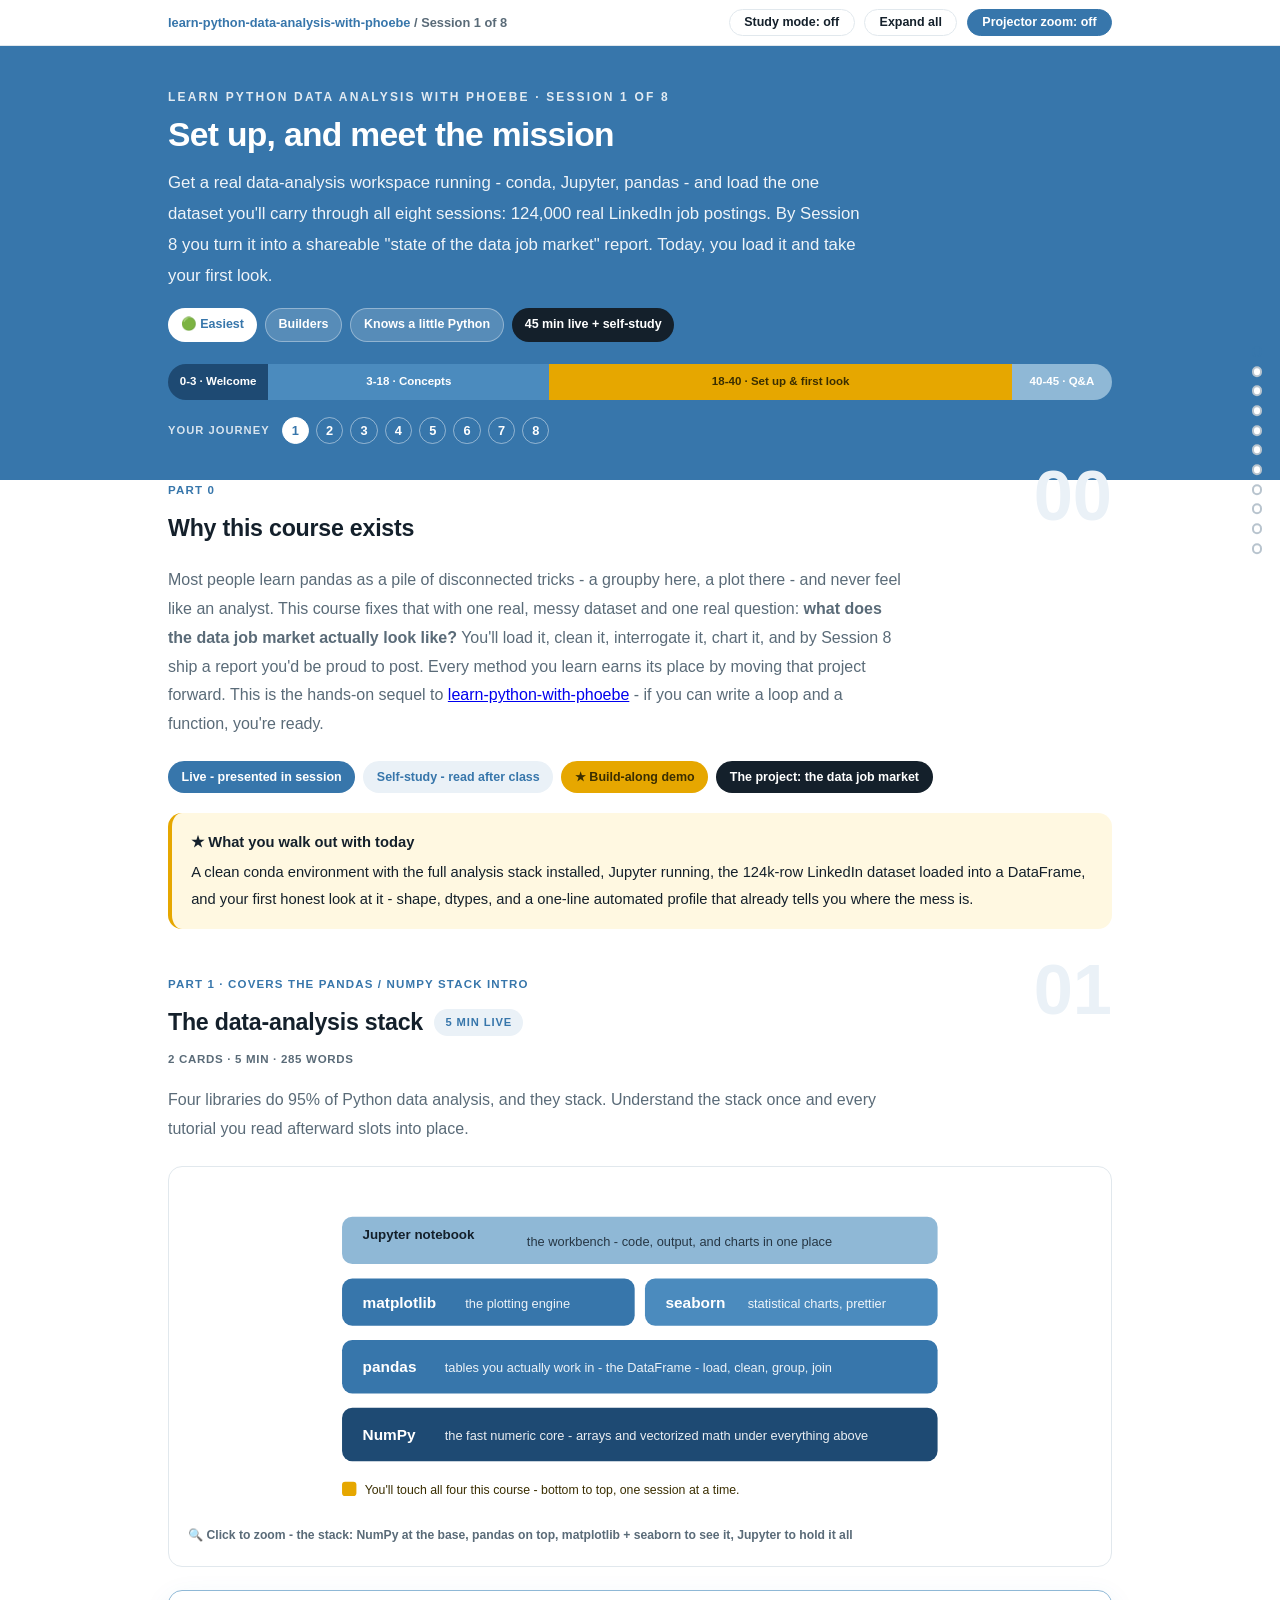
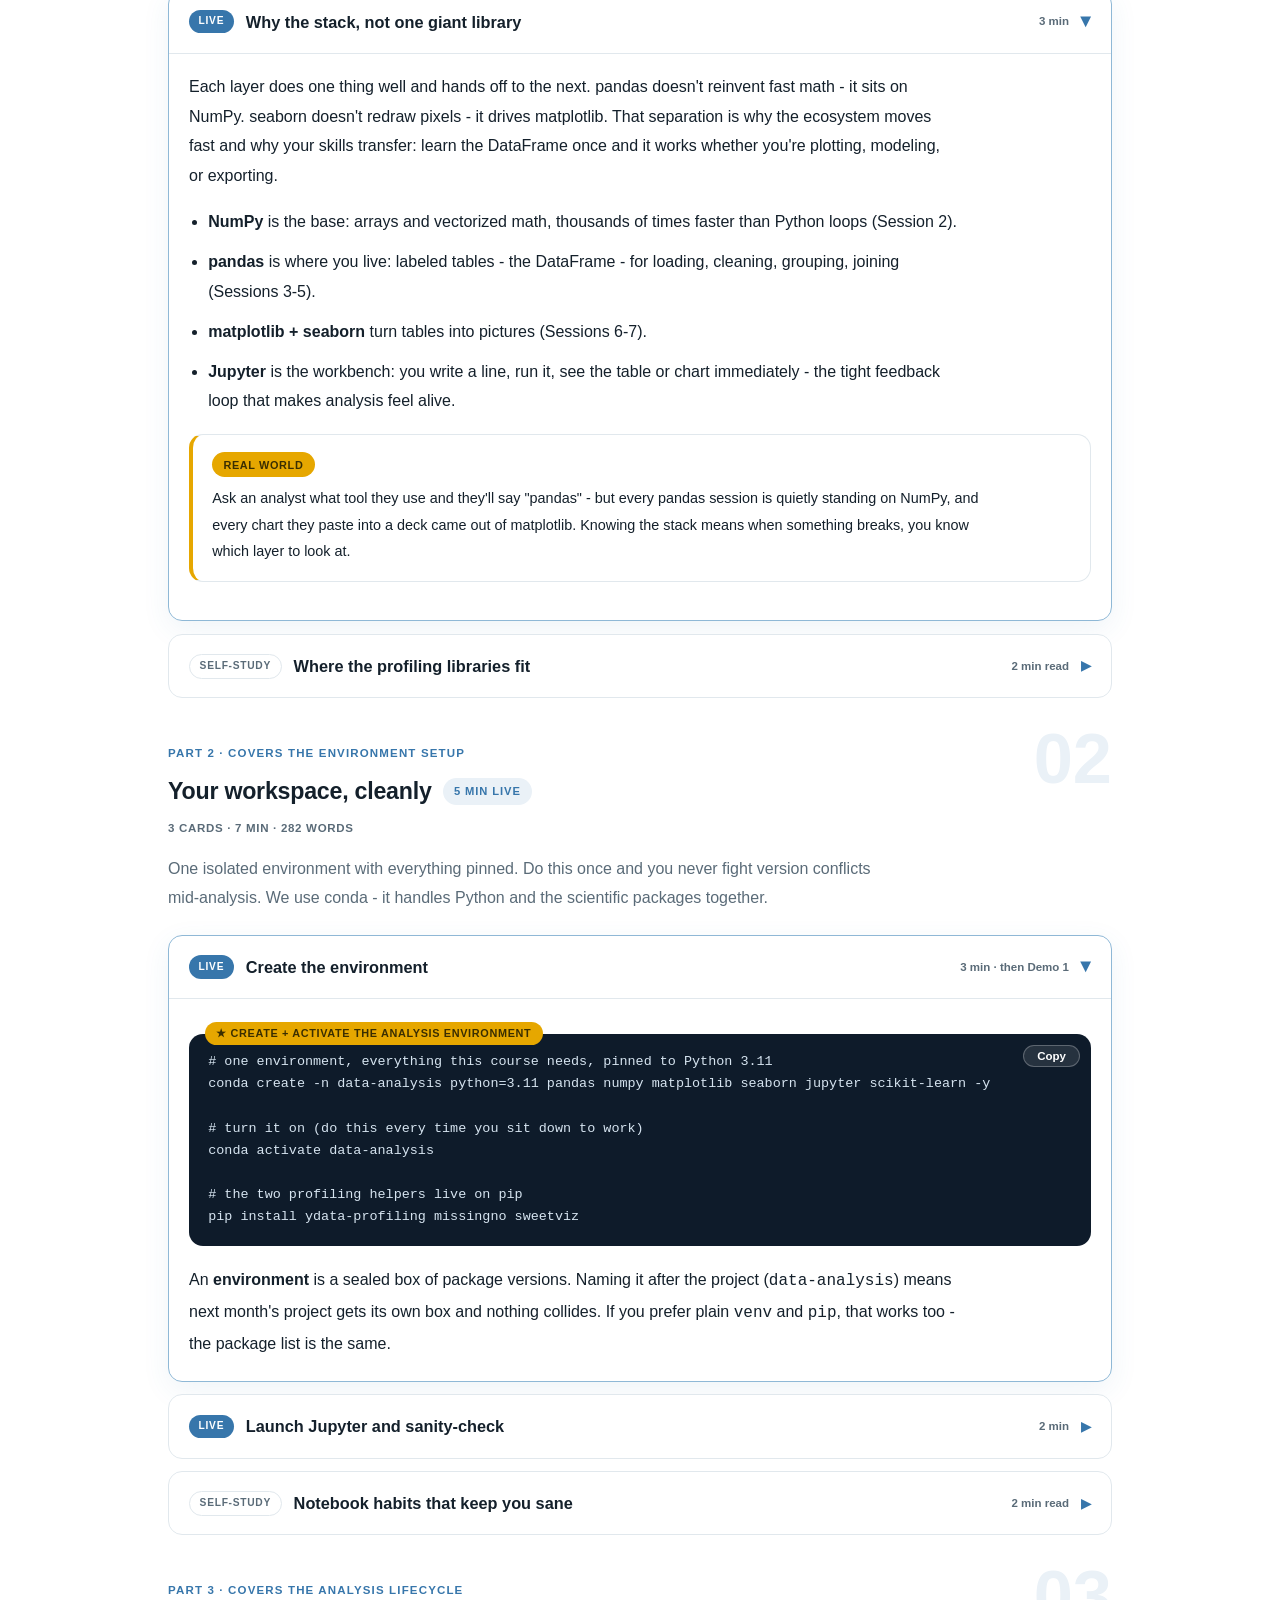
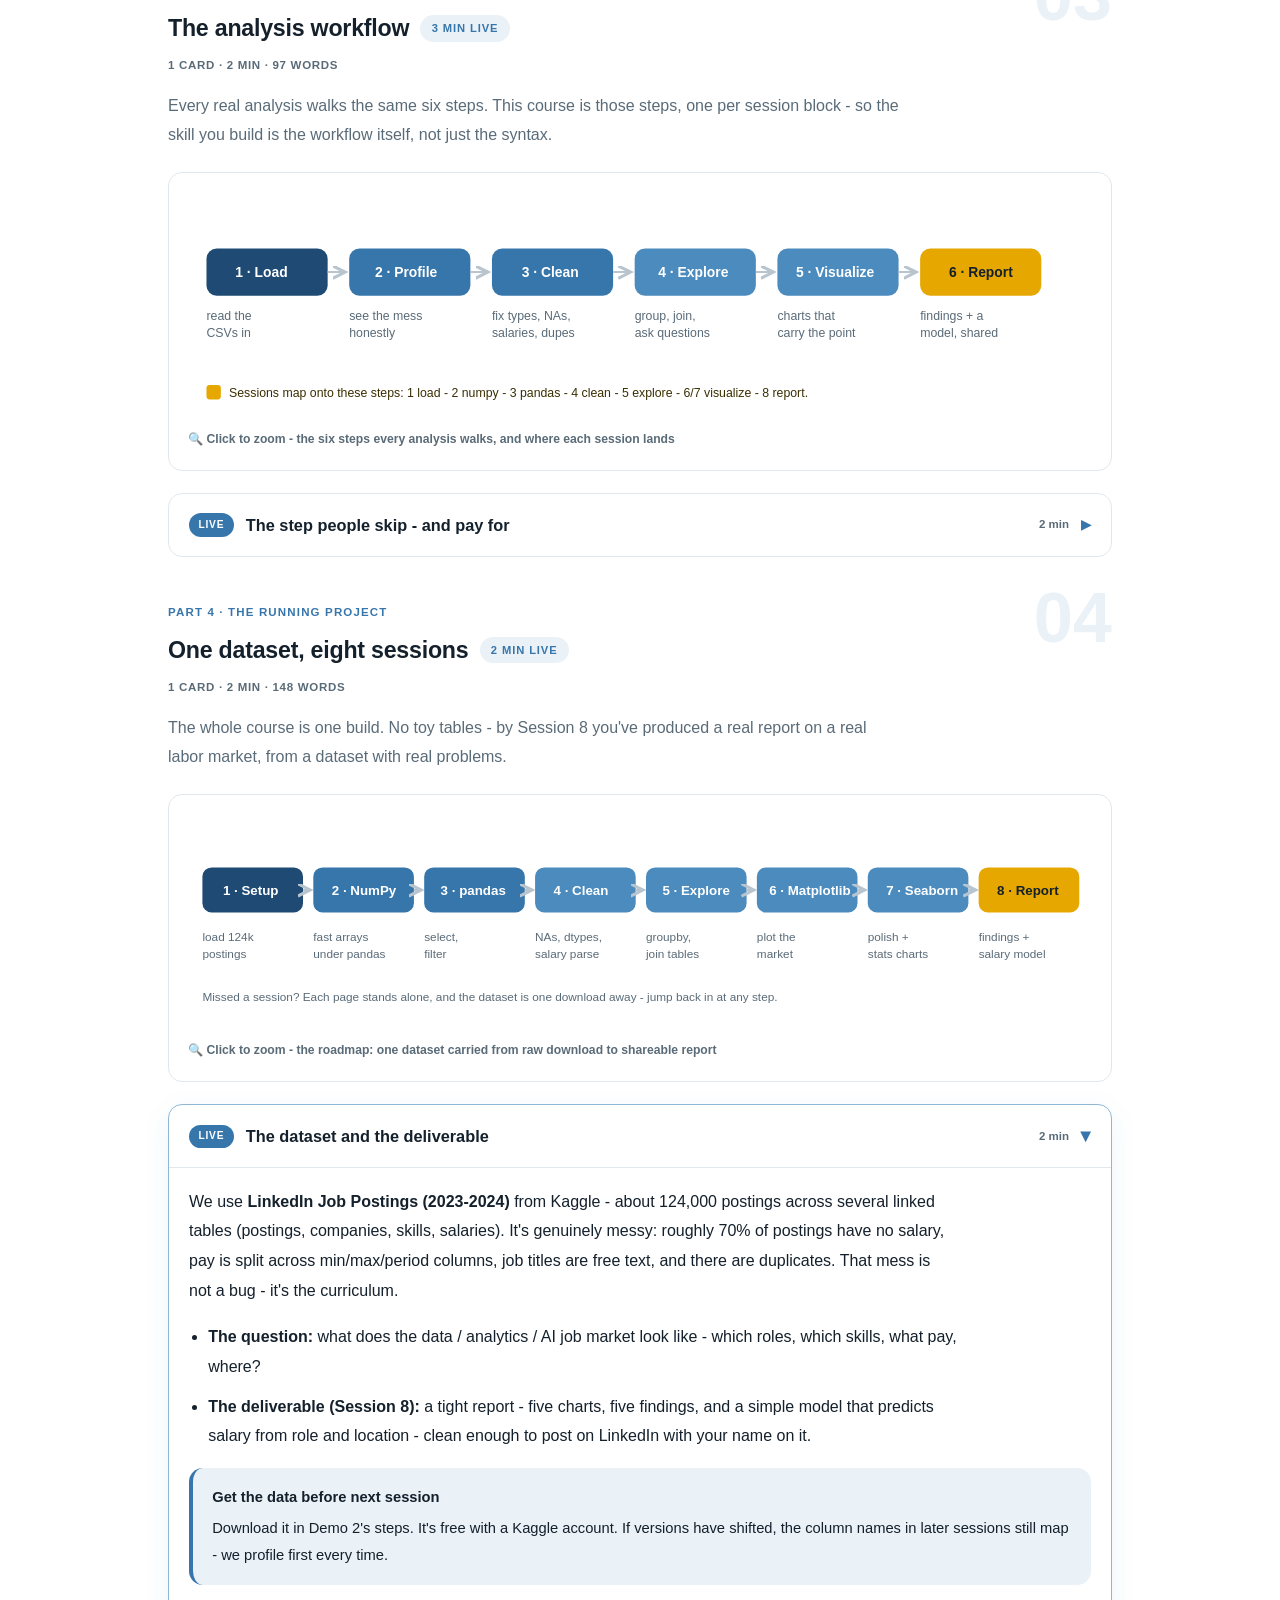
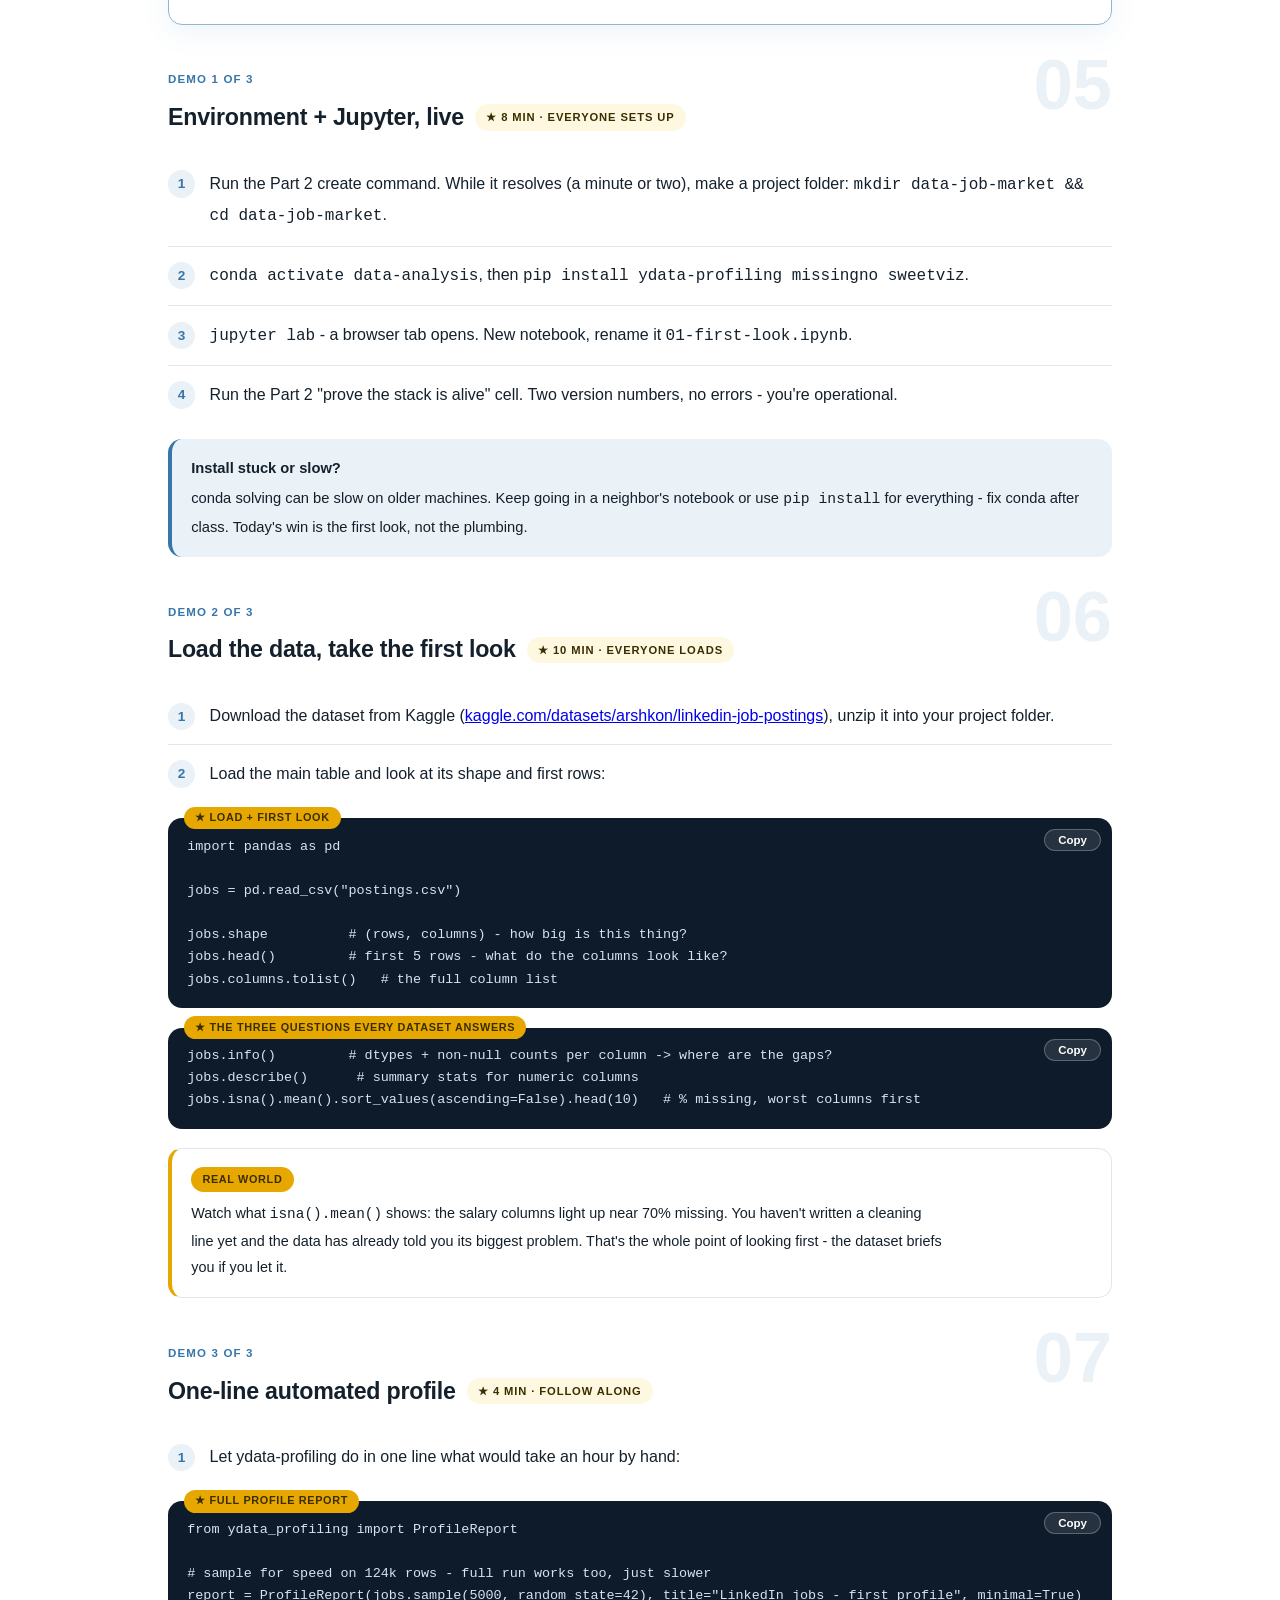
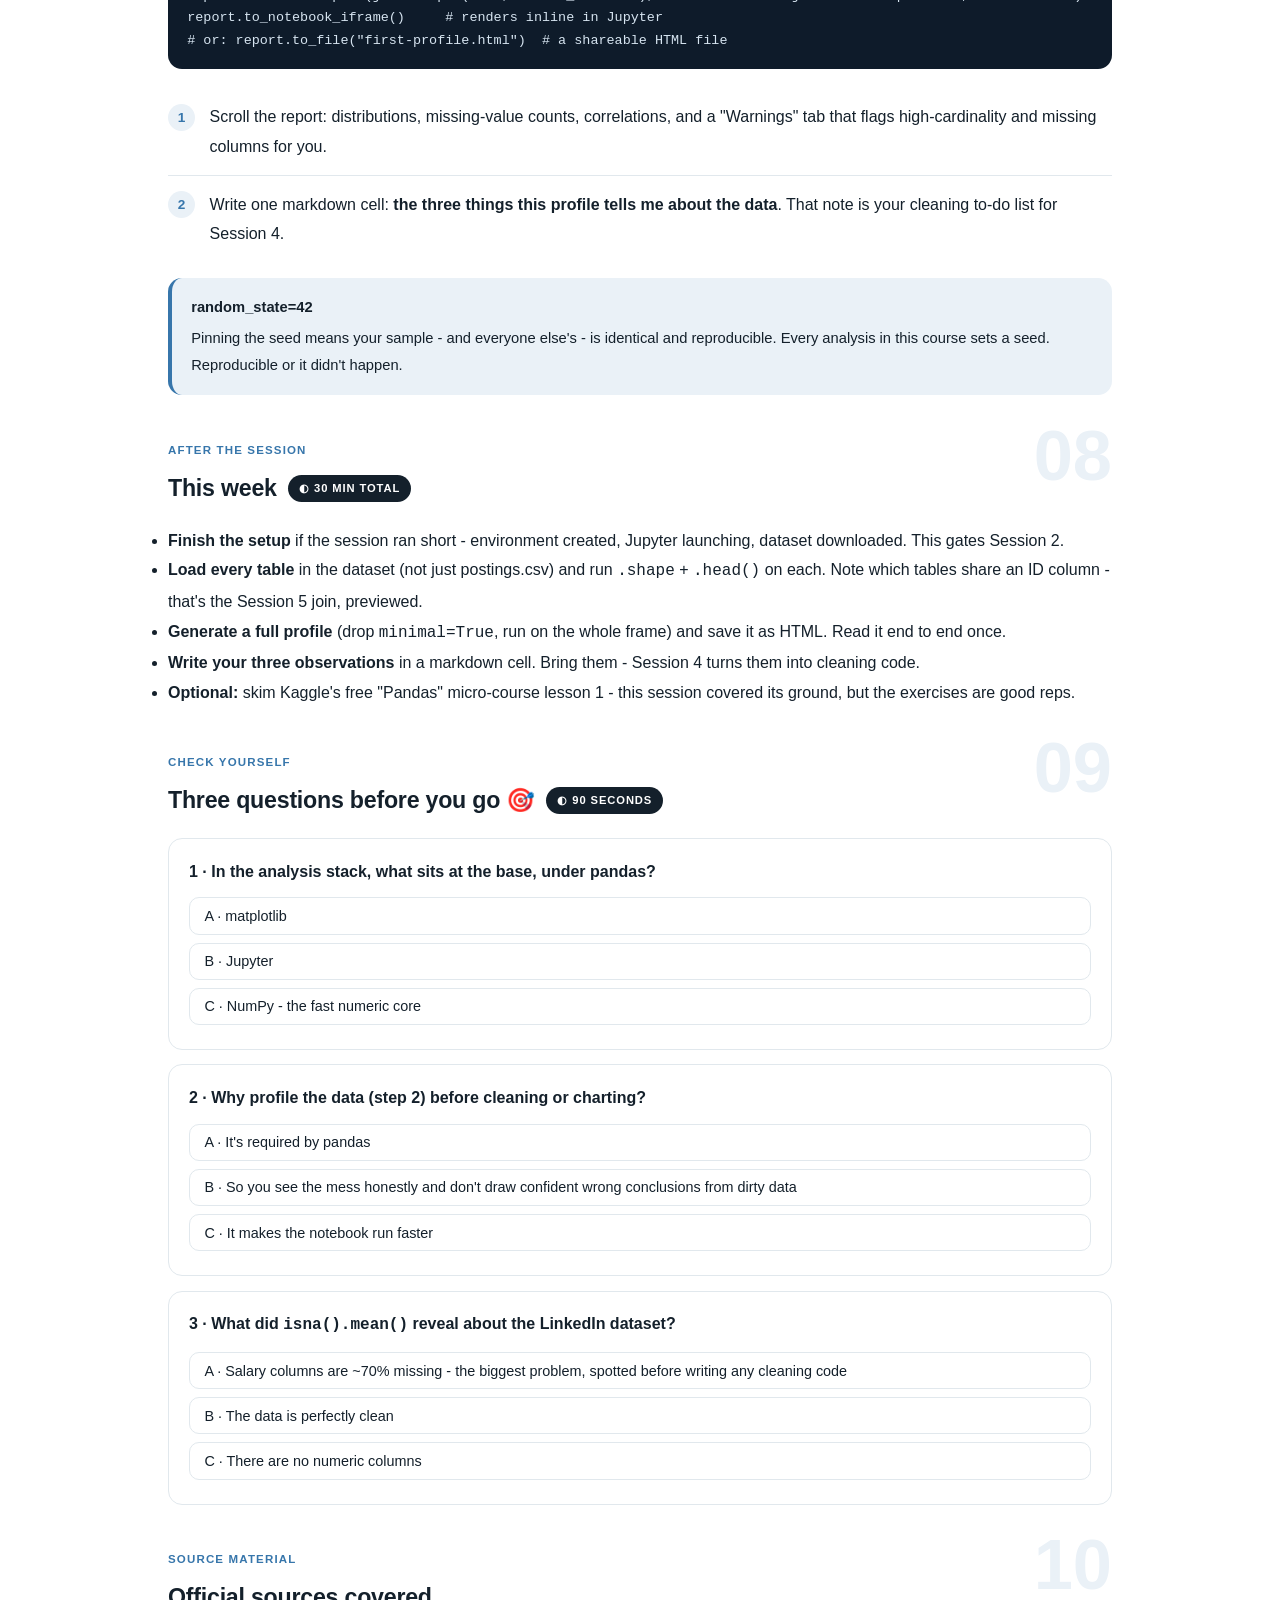
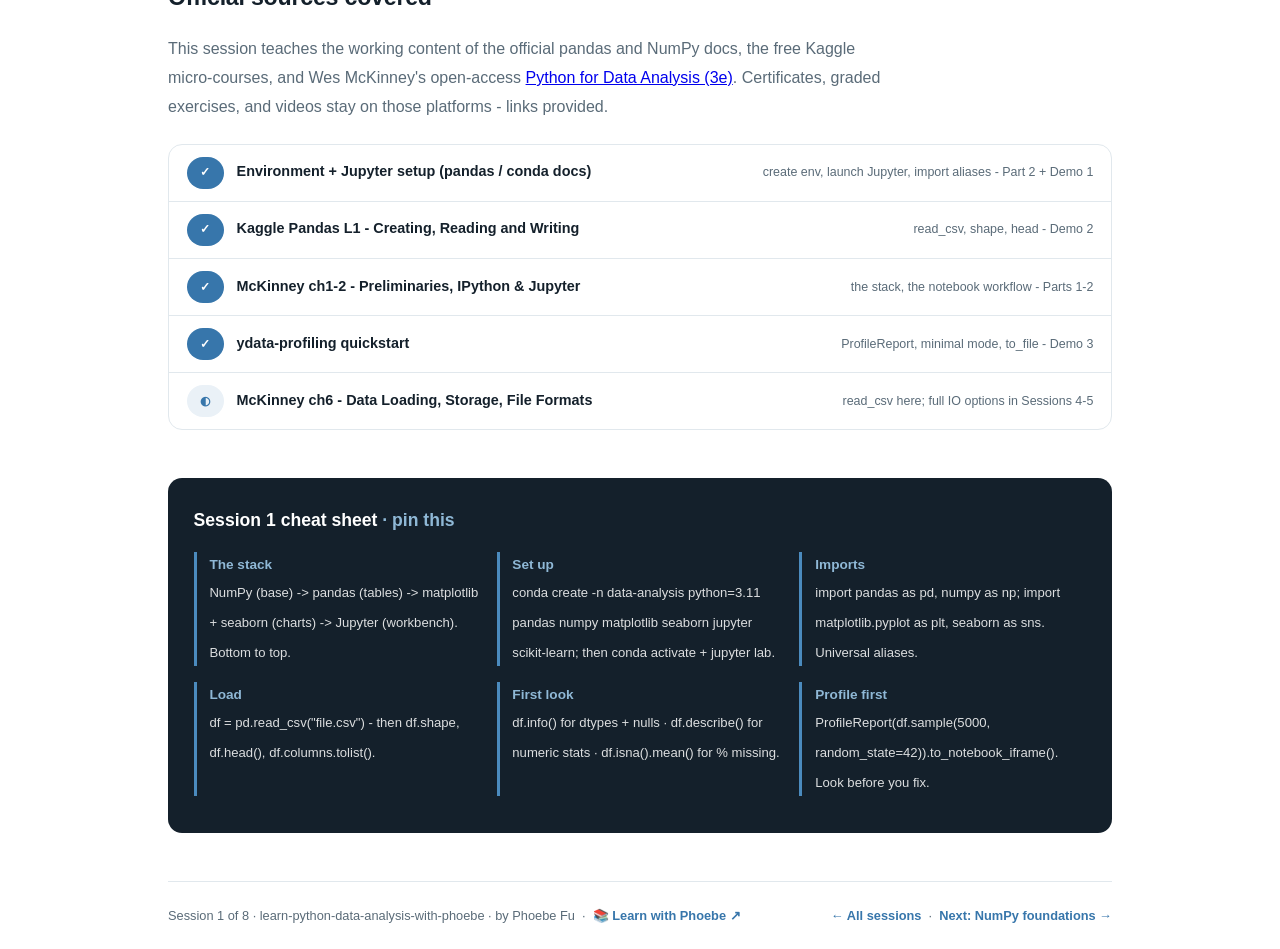
==== courses/01-setup-and-the-mission.html @ b01f7fb3 "Fix diagram clipping and make every page readable on a narrow screen Diagrams: measured geometry def" ====
<!DOCTYPE html>
<html lang="en">
<head>
<meta charset="UTF-8">
<meta name="viewport" content="width=device-width, initial-scale=1.0">
<title>Session 1 · Set up and meet the mission - learn python data analysis with phoebe</title>
<link rel="stylesheet" href="../assets/style.css?v=5">
</head>
<body>

<div class="toolbar">
  <div class="wrap">
    <span class="crumb"><a href="../index.html">learn-python-data-analysis-with-phoebe</a> / Session 1 of 8</span>
    <button class="btn" id="toggle-all" type="button">Expand all</button>
    <button class="btn primary" id="zoom-toggle" type="button">Projector zoom: off</button>
  </div>
</div>

<header class="masthead">
  <div class="wrap">
    <div class="eyebrow">Learn Python Data Analysis with Phoebe · Session 1 of 8</div>
    <h1>Set up, and meet <span class="accent">the mission</span></h1>
    <p class="sub">Get a real data-analysis workspace running - conda, Jupyter, pandas - and load the one dataset you'll carry through all eight sessions: 124,000 real LinkedIn job postings. By Session 8 you turn it into a shareable "state of the data job market" report. Today, you load it and take your first look.</p>
    <div class="chip-row">
      <span class="chip level">🟢 Easiest</span>
      <span class="chip audience">Builders</span>
      <span class="chip audience">Knows a little Python</span>
      <span class="chip time">45 min live + self-study</span>
    </div>
    <div class="agenda">
      <span class="a1" style="flex:1">0-3 · Welcome</span>
      <span class="a2" style="flex:3">3-18 · Concepts</span>
      <span class="a3" style="flex:5">18-40 · Set up &amp; first look</span>
      <span class="a4" style="flex:1">40-45 · Q&amp;A</span>
    </div>
  </div>
</header>

<main class="wrap">

  <!-- ============ INTRO ============ -->
  <section class="section" id="intro">
    <div class="section-kicker">
      <span class="klabel">Part 0</span>
      <h2>Why this course exists</h2>
    </div>
    <p class="lede">Most people learn pandas as a pile of disconnected tricks - a groupby here, a plot there - and never feel like an analyst. This course fixes that with one real, messy dataset and one real question: <strong>what does the data job market actually look like?</strong> You'll load it, clean it, interrogate it, chart it, and by Session 8 ship a report you'd be proud to post. Every method you learn earns its place by moving that project forward. This is the hands-on sequel to <a href="https://phoebefu6.github.io/learn-python-with-phoebe/">learn-python-with-phoebe</a> - if you can write a loop and a function, you're ready.</p>
    <div class="legend">
      <span class="pill solid">Live - presented in session</span>
      <span class="pill light">Self-study - read after class</span>
      <span class="pill amber">★ Build-along demo</span>
      <span class="pill inkpill">The project: the data job market</span>
    </div>
    <div class="callout win">
      <strong>★ What you walk out with today</strong>
      A clean conda environment with the full analysis stack installed, Jupyter running, the 124k-row LinkedIn dataset loaded into a DataFrame, and your first honest look at it - shape, dtypes, and a one-line automated profile that already tells you where the mess is.
    </div>
  </section>

  <!-- ============ PART 1: THE STACK ============ -->
  <section class="section" id="the-stack">
    <div class="section-kicker">
      <span class="klabel">Part 1 · covers the pandas / NumPy stack intro</span>
      <h2>The data-analysis stack <span class="tag concept">5 min live</span></h2>
    </div>
    <p class="lede">Four libraries do 95% of Python data analysis, and they stack. Understand the stack once and every tutorial you read afterward slots into place.</p>

    <figure class="zoomable">
      <svg viewBox="0 0 880 320" xmlns="http://www.w3.org/2000/svg" role="img" aria-label="The analysis stack: NumPy at the base, pandas on top, matplotlib and seaborn for plotting, Jupyter as the workbench">
        <style>
          .stkT { font: 700 15px Inter, sans-serif; fill: #FFFFFF; }
          .stkS { font: 400 12.5px Inter, sans-serif; fill: #FFFFFF; opacity: .9; }
          .stkI { font: 600 13px Inter, sans-serif; fill: #14202B; }
          .stkX { font: 400 12.5px Inter, sans-serif; fill: #5A6B78; }
          .stkN { font: 400 12px Inter, sans-serif; fill: #3A2E00; }
        </style>
        <rect x="150" y="30" width="580" height="46" rx="10" fill="#8FB8D6"/>
        <text class="stkI" x="170" y="52">Jupyter notebook</text>
        <text class="stkX" x="330" y="58" style="fill:#14202B;opacity:.85">the workbench - code, output, and charts in one place</text>
        <rect x="150" y="90" width="285" height="46" rx="10" fill="#3776AB"/>
        <text class="stkT" x="170" y="119">matplotlib</text>
        <text class="stkS" x="270" y="119">the plotting engine</text>
        <rect x="445" y="90" width="285" height="46" rx="10" fill="#4B8BBE"/>
        <text class="stkT" x="465" y="119">seaborn</text>
        <text class="stkS" x="545" y="119">statistical charts, prettier</text>
        <rect x="150" y="150" width="580" height="52" rx="10" fill="#3776AB"/>
        <text class="stkT" x="170" y="181">pandas</text>
        <text class="stkS" x="250" y="181">tables you actually work in - the DataFrame - load, clean, group, join</text>
        <rect x="150" y="216" width="580" height="52" rx="10" fill="#1E4A73"/>
        <text class="stkT" x="170" y="247">NumPy</text>
        <text class="stkS" x="250" y="247">the fast numeric core - arrays and vectorized math under everything above</text>
        <rect x="150" y="288" width="14" height="14" rx="3" fill="#E6A700"/>
        <text class="stkN" x="172" y="300">You'll touch all four this course - bottom to top, one session at a time.</text>
      </svg>
      <figcaption>🔍 Click to zoom - the stack: NumPy at the base, pandas on top, matplotlib + seaborn to see it, Jupyter to hold it all</figcaption>
    </figure>

    <details class="card" open>
      <summary><span class="mode live">Live</span>Why the stack, not one giant library<span class="mini">3 min</span><span class="caret">▶</span></summary>
      <div class="body">
        <p>Each layer does one thing well and hands off to the next. pandas doesn't reinvent fast math - it sits on NumPy. seaborn doesn't redraw pixels - it drives matplotlib. That separation is why the ecosystem moves fast and why your skills transfer: learn the DataFrame once and it works whether you're plotting, modeling, or exporting.</p>
        <ul>
          <li><strong>NumPy</strong> is the base: arrays and vectorized math, thousands of times faster than Python loops (Session 2).</li>
          <li><strong>pandas</strong> is where you live: labeled tables - the DataFrame - for loading, cleaning, grouping, joining (Sessions 3-5).</li>
          <li><strong>matplotlib + seaborn</strong> turn tables into pictures (Sessions 6-7).</li>
          <li><strong>Jupyter</strong> is the workbench: you write a line, run it, see the table or chart immediately - the tight feedback loop that makes analysis feel alive.</li>
        </ul>
        <div class="callout example">
          <span class="ex-pill">Real world</span>
          <p>Ask an analyst what tool they use and they'll say "pandas" - but every pandas session is quietly standing on NumPy, and every chart they paste into a deck came out of matplotlib. Knowing the stack means when something breaks, you know which layer to look at.</p>
        </div>
      </div>
    </details>

    <details class="card">
      <summary><span class="mode self">Self-study</span>Where the profiling libraries fit<span class="mini">2 min read</span><span class="caret">▶</span></summary>
      <div class="body">
        <p>Three small libraries save hours by <em>showing you the mess before you touch it</em> - we install them today and lean on them in Session 4:</p>
        <table class="clean">
          <thead><tr><th>Library</th><th>What it gives you</th><th>Used in</th></tr></thead>
          <tbody>
            <tr><td>ydata-profiling</td><td>One line -> a full HTML report: every column's distribution, missing %, correlations, warnings</td><td>Session 1 first look</td></tr>
            <tr><td>missingno</td><td>Visual maps of missingness - matrix, bar, heatmap - so gaps become patterns you can see</td><td>Session 4 cleaning</td></tr>
            <tr><td>sweetviz</td><td>A prettier profile + easy two-dataset comparison</td><td>Self-study alternative</td></tr>
          </tbody>
        </table>
        <div class="callout tip">
          <strong>Profile before you fix</strong>
          The discipline this whole course teaches: look at the data honestly first, decide second. Guessing at cleaning steps before you've seen the shape of the mess is how analyses go wrong quietly.
        </div>
      </div>
    </details>
  </section>

  <!-- ============ PART 2: WORKSPACE ============ -->
  <section class="section" id="workspace">
    <div class="section-kicker">
      <span class="klabel">Part 2 · covers the environment setup</span>
      <h2>Your workspace, cleanly <span class="tag concept">5 min live</span></h2>
    </div>
    <p class="lede">One isolated environment with everything pinned. Do this once and you never fight version conflicts mid-analysis. We use conda - it handles Python and the scientific packages together.</p>

    <details class="card" open>
      <summary><span class="mode live">Live</span>Create the environment<span class="mini">3 min · then Demo 1</span><span class="caret">▶</span></summary>
      <div class="body">
        <div class="prompt-box good"><span class="label">★ Create + activate the analysis environment</span># one environment, everything this course needs, pinned to Python 3.11
conda create -n data-analysis python=3.11 pandas numpy matplotlib seaborn jupyter scikit-learn -y

# turn it on (do this every time you sit down to work)
conda activate data-analysis

# the two profiling helpers live on pip
pip install ydata-profiling missingno sweetviz</div>
        <p>An <strong>environment</strong> is a sealed box of package versions. Naming it after the project (<code>data-analysis</code>) means next month's project gets its own box and nothing collides. If you prefer plain <code>venv</code> and <code>pip</code>, that works too - the package list is the same.</p>
      </div>
    </details>

    <details class="card">
      <summary><span class="mode live">Live</span>Launch Jupyter and sanity-check<span class="mini">2 min</span><span class="caret">▶</span></summary>
      <div class="body">
        <div class="prompt-box good"><span class="label">★ Start the workbench</span># from your project folder, with the env active:
jupyter lab
# a browser tab opens - make a new notebook, then run this in the first cell:</div>
        <div class="prompt-box good"><span class="label">★ First cell - prove the stack is alive</span>import pandas as pd
import numpy as np
import matplotlib.pyplot as plt
import seaborn as sns

print("pandas", pd.__version__)
print("numpy", np.__version__)
# no errors = you're ready</div>
        <div class="callout tip">
          <strong>pd, np, plt, sns</strong>
          These four import aliases are universal - every tutorial, every Stack Overflow answer uses them. Type them enough this week that they become muscle memory.
        </div>
      </div>
    </details>

    <details class="card">
      <summary><span class="mode self">Self-study</span>Notebook habits that keep you sane<span class="mini">2 min read</span><span class="caret">▶</span></summary>
      <div class="body">
        <ul>
          <li><strong>Run top to bottom before you trust it.</strong> Out-of-order cells lie. Restart kernel + Run All is your reality check.</li>
          <li><strong>One idea per cell.</strong> Small cells make it obvious which line broke and let you re-run cheaply.</li>
          <li><strong>Keep the raw file untouched.</strong> Never overwrite the CSV you downloaded - load it, transform a copy, save outputs under new names. Your ground truth stays clean.</li>
          <li><strong>Markdown cells are free.</strong> A one-line note above a block ("parsing salary into a number") turns a notebook into something future-you can read.</li>
        </ul>
      </div>
    </details>
  </section>

  <!-- ============ PART 3: THE WORKFLOW ============ -->
  <section class="section" id="workflow">
    <div class="section-kicker">
      <span class="klabel">Part 3 · covers the analysis lifecycle</span>
      <h2>The analysis workflow <span class="tag concept">3 min live</span></h2>
    </div>
    <p class="lede">Every real analysis walks the same six steps. This course is those steps, one per session block - so the skill you build is the workflow itself, not just the syntax.</p>

    <figure class="zoomable">
      <svg viewBox="0 0 880 220" xmlns="http://www.w3.org/2000/svg" role="img" aria-label="The six-step analysis workflow: load, profile, clean, explore, visualize, report">
        <style>
          .wfT { font: 700 13.5px Inter, sans-serif; fill: #FFFFFF; }
          .wfX { font: 400 12px Inter, sans-serif; fill: #5A6B78; }
          .wfN { font: 400 12px Inter, sans-serif; fill: #3A2E00; }
          .wfA { stroke: #B8C4CE; stroke-width: 2; fill: none; marker-end: url(#wfAh); }
        </style>
        <defs>
          <marker id="wfAh" markerWidth="8" markerHeight="8" refX="6" refY="3" orient="auto">
            <path d="M0,0 L6,3 L0,6" fill="none" stroke="#B8C4CE" stroke-width="1.5"/>
          </marker>
        </defs>
        <rect x="18" y="55" width="118" height="46" rx="10" fill="#1E4A73"/>
        <text class="wfT" x="46" y="83">1 · Load</text>
        <rect x="157" y="55" width="118" height="46" rx="10" fill="#3776AB"/>
        <text class="wfT" x="182" y="83">2 · Profile</text>
        <rect x="296" y="55" width="118" height="46" rx="10" fill="#3776AB"/>
        <text class="wfT" x="325" y="83">3 · Clean</text>
        <rect x="435" y="55" width="118" height="46" rx="10" fill="#4B8BBE"/>
        <text class="wfT" x="458" y="83">4 · Explore</text>
        <rect x="574" y="55" width="118" height="46" rx="10" fill="#4B8BBE"/>
        <text class="wfT" x="592" y="83">5 · Visualize</text>
        <rect x="713" y="55" width="118" height="46" rx="10" fill="#E6A700"/>
        <text class="wfT" x="741" y="83" style="fill:#14202B">6 · Report</text>
        <line class="wfA" x1="136" y1="78" x2="153" y2="78"/>
        <line class="wfA" x1="275" y1="78" x2="292" y2="78"/>
        <line class="wfA" x1="414" y1="78" x2="431" y2="78"/>
        <line class="wfA" x1="553" y1="78" x2="570" y2="78"/>
        <line class="wfA" x1="692" y1="78" x2="709" y2="78"/>
        <text class="wfX" x="18" y="125">read the</text>
        <text class="wfX" x="18" y="141">CSVs in</text>
        <text class="wfX" x="157" y="125">see the mess</text>
        <text class="wfX" x="157" y="141">honestly</text>
        <text class="wfX" x="296" y="125">fix types, NAs,</text>
        <text class="wfX" x="296" y="141">salaries, dupes</text>
        <text class="wfX" x="435" y="125">group, join,</text>
        <text class="wfX" x="435" y="141">ask questions</text>
        <text class="wfX" x="574" y="125">charts that</text>
        <text class="wfX" x="574" y="141">carry the point</text>
        <text class="wfX" x="713" y="125">findings + a</text>
        <text class="wfX" x="713" y="141">model, shared</text>
        <rect x="18" y="188" width="14" height="14" rx="3" fill="#E6A700"/>
        <text class="wfN" x="40" y="200">Sessions map onto these steps: 1 load - 2 numpy - 3 pandas - 4 clean - 5 explore - 6/7 visualize - 8 report.</text>
      </svg>
      <figcaption>🔍 Click to zoom - the six steps every analysis walks, and where each session lands</figcaption>
    </figure>

    <details class="card">
      <summary><span class="mode live">Live</span>The step people skip - and pay for<span class="mini">2 min</span><span class="caret">▶</span></summary>
      <div class="body">
        <p>Step 2, <strong>profile</strong>, is the one beginners skip and experts never do. Jumping from load straight to charts means you plot dirty data and draw confident wrong conclusions. Ten minutes profiling saves ten hours of "wait, why is the average salary $2 million?" (answer: three rows had salary in cents, and you never looked).</p>
        <div class="callout example">
          <span class="ex-pill">Real world</span>
          <p>A classic job-market analysis went viral for claiming a median data-science salary far above reality. The cause: the dataset mixed hourly, monthly, and yearly pay in one column and nobody profiled it. Correct step 2, correct headline. Skip it, mislead thousands.</p>
        </div>
      </div>
    </details>
  </section>

  <!-- ============ PART 4: THE PROJECT ============ -->
  <section class="section" id="the-project">
    <div class="section-kicker">
      <span class="klabel">Part 4 · the running project</span>
      <h2>One dataset, eight sessions <span class="tag concept">2 min live</span></h2>
    </div>
    <p class="lede">The whole course is one build. No toy tables - by Session 8 you've produced a real report on a real labor market, from a dataset with real problems.</p>

    <figure class="zoomable">
      <svg viewBox="0 0 880 210" xmlns="http://www.w3.org/2000/svg" role="img" aria-label="The eight-session roadmap from setup to shareable report">
        <style>
          .rmT { font: 700 13px Inter, sans-serif; fill: #FFFFFF; }
          .rmX { font: 400 11.5px Inter, sans-serif; fill: #5A6B78; }
          .rmA { stroke: #B8C4CE; stroke-width: 2; fill: none; marker-end: url(#rmAh); }
        </style>
        <defs>
          <marker id="rmAh" markerWidth="8" markerHeight="8" refX="6" refY="3" orient="auto">
            <path d="M0,0 L6,3 L0,6" fill="none" stroke="#B8C4CE" stroke-width="1.5"/>
          </marker>
        </defs>
        <rect x="14" y="52" width="98" height="44" rx="9" fill="#1E4A73"/>
        <text class="rmT" x="34" y="79">1 · Setup</text>
        <rect x="122" y="52" width="98" height="44" rx="9" fill="#3776AB"/>
        <text class="rmT" x="140" y="79">2 · NumPy</text>
        <rect x="230" y="52" width="98" height="44" rx="9" fill="#3776AB"/>
        <text class="rmT" x="246" y="79">3 · pandas</text>
        <rect x="338" y="52" width="98" height="44" rx="9" fill="#4B8BBE"/>
        <text class="rmT" x="356" y="79">4 · Clean</text>
        <rect x="446" y="52" width="98" height="44" rx="9" fill="#4B8BBE"/>
        <text class="rmT" x="462" y="79">5 · Explore</text>
        <rect x="554" y="52" width="98" height="44" rx="9" fill="#4B8BBE"/>
        <text class="rmT" x="566" y="79">6 · Matplotlib</text>
        <rect x="662" y="52" width="98" height="44" rx="9" fill="#4B8BBE"/>
        <text class="rmT" x="680" y="79">7 · Seaborn</text>
        <rect x="770" y="52" width="98" height="44" rx="9" fill="#E6A700"/>
        <text class="rmT" x="788" y="79" style="fill:#14202B">8 · Report</text>
        <line class="rmA" x1="112" y1="74" x2="119" y2="74"/>
        <line class="rmA" x1="220" y1="74" x2="227" y2="74"/>
        <line class="rmA" x1="328" y1="74" x2="335" y2="74"/>
        <line class="rmA" x1="436" y1="74" x2="443" y2="74"/>
        <line class="rmA" x1="544" y1="74" x2="551" y2="74"/>
        <line class="rmA" x1="652" y1="74" x2="659" y2="74"/>
        <line class="rmA" x1="760" y1="74" x2="767" y2="74"/>
        <text class="rmX" x="14" y="124">load 124k</text>
        <text class="rmX" x="14" y="140">postings</text>
        <text class="rmX" x="122" y="124">fast arrays</text>
        <text class="rmX" x="122" y="140">under pandas</text>
        <text class="rmX" x="230" y="124">select,</text>
        <text class="rmX" x="230" y="140">filter</text>
        <text class="rmX" x="338" y="124">NAs, dtypes,</text>
        <text class="rmX" x="338" y="140">salary parse</text>
        <text class="rmX" x="446" y="124">groupby,</text>
        <text class="rmX" x="446" y="140">join tables</text>
        <text class="rmX" x="554" y="124">plot the</text>
        <text class="rmX" x="554" y="140">market</text>
        <text class="rmX" x="662" y="124">polish +</text>
        <text class="rmX" x="662" y="140">stats charts</text>
        <text class="rmX" x="770" y="124">findings +</text>
        <text class="rmX" x="770" y="140">salary model</text>
        <text class="rmX" x="14" y="182">Missed a session? Each page stands alone, and the dataset is one download away - jump back in at any step.</text>
      </svg>
      <figcaption>🔍 Click to zoom - the roadmap: one dataset carried from raw download to shareable report</figcaption>
    </figure>

    <details class="card" open>
      <summary><span class="mode live">Live</span>The dataset and the deliverable<span class="mini">2 min</span><span class="caret">▶</span></summary>
      <div class="body">
        <p>We use <strong>LinkedIn Job Postings (2023-2024)</strong> from Kaggle - about 124,000 postings across several linked tables (postings, companies, skills, salaries). It's genuinely messy: roughly 70% of postings have no salary, pay is split across min/max/period columns, job titles are free text, and there are duplicates. That mess is not a bug - it's the curriculum.</p>
        <ul>
          <li><strong>The question:</strong> what does the data / analytics / AI job market look like - which roles, which skills, what pay, where?</li>
          <li><strong>The deliverable (Session 8):</strong> a tight report - five charts, five findings, and a simple model that predicts salary from role and location - clean enough to post on LinkedIn with your name on it.</li>
        </ul>
        <div class="callout tip">
          <strong>Get the data before next session</strong>
          Download it in Demo 2's steps. It's free with a Kaggle account. If versions have shifted, the column names in later sessions still map - we profile first every time.
        </div>
      </div>
    </details>
  </section>

  <!-- ============ DEMO 1 ============ -->
  <section class="section" id="demo-1">
    <div class="section-kicker">
      <span class="klabel">Demo 1 of 3</span>
      <h2>Environment + Jupyter, live <span class="tag demo">★ 8 min · everyone sets up</span></h2>
    </div>
    <div class="steps">
      <div class="step"><p>Run the Part 2 create command. While it resolves (a minute or two), make a project folder: <code>mkdir data-job-market &amp;&amp; cd data-job-market</code>.</p></div>
      <div class="step"><p><code>conda activate data-analysis</code>, then <code>pip install ydata-profiling missingno sweetviz</code>.</p></div>
      <div class="step"><p><code>jupyter lab</code> - a browser tab opens. New notebook, rename it <code>01-first-look.ipynb</code>.</p></div>
      <div class="step"><p>Run the Part 2 "prove the stack is alive" cell. Two version numbers, no errors - you're operational.</p></div>
    </div>
    <div class="callout tip">
      <strong>Install stuck or slow?</strong>
      conda solving can be slow on older machines. Keep going in a neighbor's notebook or use <code>pip install</code> for everything - fix conda after class. Today's win is the first look, not the plumbing.
    </div>
  </section>

  <!-- ============ DEMO 2 ============ -->
  <section class="section" id="demo-2">
    <div class="section-kicker">
      <span class="klabel">Demo 2 of 3</span>
      <h2>Load the data, take the first look <span class="tag demo">★ 10 min · everyone loads</span></h2>
    </div>
    <div class="steps">
      <div class="step"><p>Download the dataset from Kaggle (<a href="https://www.kaggle.com/datasets/arshkon/linkedin-job-postings">kaggle.com/datasets/arshkon/linkedin-job-postings</a>), unzip it into your project folder.</p></div>
      <div class="step"><p>Load the main table and look at its shape and first rows:</p></div>
    </div>
    <div class="prompt-box good"><span class="label">★ Load + first look</span>import pandas as pd

jobs = pd.read_csv("postings.csv")

jobs.shape          # (rows, columns) - how big is this thing?
jobs.head()         # first 5 rows - what do the columns look like?
jobs.columns.tolist()   # the full column list</div>
    <div class="prompt-box good"><span class="label">★ The three questions every dataset answers</span>jobs.info()         # dtypes + non-null counts per column -> where are the gaps?
jobs.describe()      # summary stats for numeric columns
jobs.isna().mean().sort_values(ascending=False).head(10)   # % missing, worst columns first</div>
    <div class="callout example">
      <span class="ex-pill">Real world</span>
      <p>Watch what <code>isna().mean()</code> shows: the salary columns light up near 70% missing. You haven't written a cleaning line yet and the data has already told you its biggest problem. That's the whole point of looking first - the dataset briefs you if you let it.</p>
    </div>
  </section>

  <!-- ============ DEMO 3 ============ -->
  <section class="section" id="demo-3">
    <div class="section-kicker">
      <span class="klabel">Demo 3 of 3</span>
      <h2>One-line automated profile <span class="tag demo">★ 4 min · follow along</span></h2>
    </div>
    <div class="steps">
      <div class="step"><p>Let ydata-profiling do in one line what would take an hour by hand:</p></div>
    </div>
    <div class="prompt-box good"><span class="label">★ Full profile report</span>from ydata_profiling import ProfileReport

# sample for speed on 124k rows - full run works too, just slower
report = ProfileReport(jobs.sample(5000, random_state=42), title="LinkedIn jobs - first profile", minimal=True)
report.to_notebook_iframe()     # renders inline in Jupyter
# or: report.to_file("first-profile.html")  # a shareable HTML file</div>
    <div class="steps">
      <div class="step"><p>Scroll the report: distributions, missing-value counts, correlations, and a "Warnings" tab that flags high-cardinality and missing columns for you.</p></div>
      <div class="step"><p>Write one markdown cell: <strong>the three things this profile tells me about the data</strong>. That note is your cleaning to-do list for Session 4.</p></div>
    </div>
    <div class="callout tip">
      <strong>random_state=42</strong>
      Pinning the seed means your sample - and everyone else's - is identical and reproducible. Every analysis in this course sets a seed. Reproducible or it didn't happen.
    </div>
  </section>

  <!-- ============ HOMEWORK ============ -->
  <section class="section" id="exercise">
    <div class="section-kicker">
      <span class="klabel">After the session</span>
      <h2>This week <span class="tag exercise">◐ 30 min total</span></h2>
    </div>
    <ul>
      <li><strong>Finish the setup</strong> if the session ran short - environment created, Jupyter launching, dataset downloaded. This gates Session 2.</li>
      <li><strong>Load every table</strong> in the dataset (not just postings.csv) and run <code>.shape</code> + <code>.head()</code> on each. Note which tables share an ID column - that's the Session 5 join, previewed.</li>
      <li><strong>Generate a full profile</strong> (drop <code>minimal=True</code>, run on the whole frame) and save it as HTML. Read it end to end once.</li>
      <li><strong>Write your three observations</strong> in a markdown cell. Bring them - Session 4 turns them into cleaning code.</li>
      <li><strong>Optional:</strong> skim Kaggle's free "Pandas" micro-course lesson 1 - this session covered its ground, but the exercises are good reps.</li>
    </ul>
  </section>

  <!-- ============ QUIZ ============ -->
  <section class="section" id="quiz">
    <div class="section-kicker">
      <span class="klabel">Check yourself</span>
      <h2>Three questions before you go 🎯 <span class="tag exercise">◐ 90 seconds</span></h2>
    </div>
    <div class="quiz-q" data-answer="2">
      <p class="qtext">1 · In the analysis stack, what sits at the base, under pandas?</p>
      <button class="qopt" type="button">A · matplotlib</button>
      <button class="qopt" type="button">B · Jupyter</button>
      <button class="qopt" type="button">C · NumPy - the fast numeric core</button>
      <p class="qwhy">pandas is built on NumPy arrays. Learn the base and everything above it makes more sense - that's Session 2.</p>
    </div>
    <div class="quiz-q" data-answer="1">
      <p class="qtext">2 · Why profile the data (step 2) before cleaning or charting?</p>
      <button class="qopt" type="button">A · It's required by pandas</button>
      <button class="qopt" type="button">B · So you see the mess honestly and don't draw confident wrong conclusions from dirty data</button>
      <button class="qopt" type="button">C · It makes the notebook run faster</button>
      <p class="qwhy">Skip the look and you plot dirty data. Ten minutes profiling saves ten hours of chasing a wrong headline.</p>
    </div>
    <div class="quiz-q" data-answer="0">
      <p class="qtext">3 · What did <code>isna().mean()</code> reveal about the LinkedIn dataset?</p>
      <button class="qopt" type="button">A · Salary columns are ~70% missing - the biggest problem, spotted before writing any cleaning code</button>
      <button class="qopt" type="button">B · The data is perfectly clean</button>
      <button class="qopt" type="button">C · There are no numeric columns</button>
      <p class="qwhy">The dataset briefs you if you let it. Missing salary is the mess Session 4 tackles head-on.</p>
    </div>
    <p class="quiz-score"></p>
  </section>

  <!-- ============ OFFICIAL SOURCES ============ -->
  <section class="section" id="official">
    <div class="section-kicker">
      <span class="klabel">Source material</span>
      <h2>Official sources covered</h2>
    </div>
    <p class="lede">This session teaches the working content of the official pandas and NumPy docs, the free Kaggle micro-courses, and Wes McKinney's open-access <a href="https://wesmckinney.com/book/">Python for Data Analysis (3e)</a>. Certificates, graded exercises, and videos stay on those platforms - links provided.</p>
    <div class="covered">
      <div class="covered-row"><span class="status pill solid">✓</span><span class="name">Environment + Jupyter setup (pandas / conda docs)</span><span class="note">create env, launch Jupyter, import aliases - Part 2 + Demo 1</span></div>
      <div class="covered-row"><span class="status pill solid">✓</span><span class="name">Kaggle Pandas L1 - Creating, Reading and Writing</span><span class="note">read_csv, shape, head - Demo 2</span></div>
      <div class="covered-row"><span class="status pill solid">✓</span><span class="name">McKinney ch1-2 - Preliminaries, IPython &amp; Jupyter</span><span class="note">the stack, the notebook workflow - Parts 1-2</span></div>
      <div class="covered-row"><span class="status pill solid">✓</span><span class="name">ydata-profiling quickstart</span><span class="note">ProfileReport, minimal mode, to_file - Demo 3</span></div>
      <div class="covered-row"><span class="status pill light">◐</span><span class="name">McKinney ch6 - Data Loading, Storage, File Formats</span><span class="note">read_csv here; full IO options in Sessions 4-5</span></div>
    </div>
  </section>

  <!-- ============ CHEAT SHEET ============ -->
  <section class="cheat" id="cheatsheet">
    <h3>Session 1 cheat sheet <span>· pin this</span></h3>
    <div class="grid-2">
      <div class="cheat-item"><b>The stack</b><span>NumPy (base) -> pandas (tables) -> matplotlib + seaborn (charts) -> Jupyter (workbench). Bottom to top.</span></div>
      <div class="cheat-item"><b>Set up</b><span>conda create -n data-analysis python=3.11 pandas numpy matplotlib seaborn jupyter scikit-learn; then conda activate + jupyter lab.</span></div>
      <div class="cheat-item"><b>Imports</b><span>import pandas as pd, numpy as np; import matplotlib.pyplot as plt, seaborn as sns. Universal aliases.</span></div>
      <div class="cheat-item"><b>Load</b><span>df = pd.read_csv("file.csv") - then df.shape, df.head(), df.columns.tolist().</span></div>
      <div class="cheat-item"><b>First look</b><span>df.info() for dtypes + nulls · df.describe() for numeric stats · df.isna().mean() for % missing.</span></div>
      <div class="cheat-item"><b>Profile first</b><span>ProfileReport(df.sample(5000, random_state=42)).to_notebook_iframe(). Look before you fix.</span></div>
    </div>
  </section>

  <footer class="pagefoot">
    <span>Session 1 of 8 · learn-python-data-analysis-with-phoebe · by Phoebe Fu &nbsp;·&nbsp; 📚 <a href="https://phoebefu6.github.io/learn-with-phoebe/">Learn with Phoebe ↗</a></span>
    <span><a href="../index.html">← All sessions</a> &nbsp;·&nbsp; <a href="02-numpy-foundations.html">Next: NumPy foundations →</a></span>
  </footer>

</main>

<script src="../assets/app.js?v=5"></script>
</body>
</html>
---- assets/style.css ----
/* learn-claude-with-phoebe - editorial bold design system
   Accent: indigo #3776AB · Ink: #14202B · Flagship: amber #E6A700 */

:root {
  --indigo: #3776AB;
  --indigo-deep: #1E4A73;
  --indigo-mid: #4B8BBE;
  --indigo-soft: #8FB8D6;
  --indigo-50: #EAF1F7;
  --ink: #14202B;
  --muted: #5A6B78;
  --faint: #B8C4CE;
  --hairline: #E1E8ED;
  --amber: #E6A700;
  --amber-ink: #3A2E00;
  --amber-50: #FFF8E1;
  --paper: #FFFFFF;
  --code-bg: #0E1B2A;
  --code-ink: #D6E4F0;
  --radius: 14px;
}

* { margin: 0; padding: 0; box-sizing: border-box; }

html { font-size: 16px; scroll-behavior: smooth; }
html.zoom-125 { font-size: 20px; }
html.zoom-150 { font-size: 24px; }

body {
  font-family: "Inter", -apple-system, BlinkMacSystemFont, "Segoe UI", Roboto, sans-serif;
  background: var(--paper);
  color: var(--ink);
  line-height: 1.85;
  font-feature-settings: "tnum";
}

.wrap { max-width: 62rem; margin: 0 auto; padding: 0 1.5rem; }

/* ---------- header band ---------- */
.masthead {
  background: var(--indigo);
  color: #fff;
  padding: 2.5rem 0 2.25rem;
}
.masthead .eyebrow {
  font-size: .75rem;
  letter-spacing: .18em;
  text-transform: uppercase;
  opacity: .85;
  font-weight: 600;
}
.masthead h1 {
  font-size: 2.1rem;
  line-height: 1.15;
  font-weight: 800;
  margin: .5rem 0 .75rem;
  letter-spacing: -.02em;
}
.masthead h1 .accent { color: inherit; }
.masthead .sub { font-size: 1.05rem; opacity: .92; max-width: 44rem; }

.chip-row { display: flex; flex-wrap: wrap; gap: .5rem; margin-top: 1.1rem; }
.chip {
  display: inline-flex;
  align-items: center;
  gap: .35rem;
  border-radius: 999px;
  padding: .25rem .8rem;
  font-size: .78rem;
  font-weight: 600;
  white-space: nowrap;
}
.chip.level { background: #fff; color: var(--indigo); }
.chip.audience { background: rgba(255,255,255,.16); color: #fff; border: 1px solid rgba(255,255,255,.35); }
.chip.time { background: var(--ink); color: #fff; font-variant-numeric: tabular-nums; }

/* ---------- agenda bar ---------- */
.agenda {
  display: flex;
  border-radius: 999px;
  overflow: hidden;
  margin: 1.4rem 0 0;
  font-size: .72rem;
  font-weight: 600;
  text-align: center;
  color: #fff;
}
.agenda span { padding: .45rem .3rem; white-space: nowrap; overflow: hidden; text-overflow: ellipsis; }
.agenda .a1 { background: var(--indigo-deep); }
.agenda .a2 { background: var(--indigo-mid); }
.agenda .a3 { background: var(--amber); color: var(--amber-ink); }
.agenda .a4 { background: var(--indigo-soft); }

/* ---------- toolbar ---------- */
.toolbar {
  position: sticky;
  top: 0;
  z-index: 40;
  background: rgba(255,255,255,.94);
  backdrop-filter: blur(6px);
  border-bottom: 1px solid var(--hairline);
  padding: .55rem 0;
}
.toolbar .wrap { display: flex; align-items: center; gap: .6rem; }
.toolbar .crumb { font-size: .8rem; color: var(--muted); font-weight: 600; margin-right: auto; }
.toolbar .crumb a { color: var(--indigo); text-decoration: none; }
.btn {
  border: 1px solid var(--hairline);
  background: #fff;
  color: var(--ink);
  border-radius: 999px;
  padding: .35rem .9rem;
  font-size: .78rem;
  font-weight: 600;
  cursor: pointer;
  font-family: inherit;
  transition: all .15s ease;
}
.btn:hover { border-color: var(--indigo); color: var(--indigo); }
.btn.primary { background: var(--indigo); border-color: var(--indigo); color: #fff; }
.btn.primary:hover { background: var(--indigo-deep); }

/* ---------- sections ---------- */
main { padding: 2.5rem 0 4rem; }

.section { margin-bottom: 2.8rem; }
.section-kicker { margin-bottom: 1rem; }
.section-kicker .klabel {
  display: block;
  font-size: .72rem;
  text-transform: uppercase;
  letter-spacing: .1em;
  color: var(--indigo);
  font-weight: 700;
  margin-bottom: .35rem;
}
.section-kicker h2 {
  font-size: 1.45rem;
  font-weight: 800;
  letter-spacing: -.01em;
  display: flex;
  align-items: center;
  gap: .7rem;
  flex-wrap: wrap;
}
.section-kicker .tag {
  border-radius: 999px;
  padding: .18rem .7rem;
  font-size: .7rem;
  font-weight: 700;
  text-transform: uppercase;
  letter-spacing: .08em;
}
.tag.concept { background: var(--indigo-50); color: var(--indigo); }
.tag.demo { background: var(--amber-50); color: var(--amber-ink); }
.tag.exercise { background: var(--ink); color: #fff; }

.lede { color: var(--muted); max-width: 46rem; margin-bottom: 1.4rem; line-height: 1.8; }

/* live vs self-study markers on cards */
.mode {
  font-size: .64rem;
  font-weight: 700;
  text-transform: uppercase;
  letter-spacing: .07em;
  padding: .14rem .6rem;
  border-radius: 999px;
  flex: none;
}
.mode.live { background: var(--indigo); color: #fff; }
.mode.self { background: #fff; color: var(--muted); border: 1px solid var(--hairline); }

/* ---------- accordions ---------- */
details.card {
  border: 1px solid var(--hairline);
  border-radius: var(--radius);
  margin-bottom: .8rem;
  overflow: hidden;
  background: #fff;
}
details.card[open] { border-color: var(--indigo-soft); box-shadow: 0 8px 28px rgba(55,118,171,.08); }
details.card summary {
  list-style: none;
  cursor: pointer;
  padding: 1rem 1.25rem;
  display: flex;
  align-items: center;
  gap: .75rem;
  font-weight: 700;
  font-size: 1.02rem;
  user-select: none;
}
details.card summary::-webkit-details-marker { display: none; }
details.card summary .dot {
  width: .6rem; height: .6rem;
  border-radius: 999px;
  background: var(--indigo);
  flex: none;
}
details.card summary .mini { margin-left: auto; font-size: .72rem; color: var(--muted); font-weight: 600; white-space: nowrap; }
details.card summary .caret { transition: transform .2s ease; color: var(--indigo); font-size: .8rem; }
details.card[open] summary .caret { transform: rotate(90deg); }
details.card .body { padding: 0 1.25rem 1.4rem; border-top: 1px solid var(--hairline); padding-top: 1.15rem; }
details.card .body p { margin-bottom: 1.05rem; max-width: 48rem; }
details.card .body p:last-child { margin-bottom: 0; }
details.card .body ul, details.card .body ol { margin: 0 0 1.1rem 1.2rem; max-width: 47rem; }
details.card .body li { margin-bottom: .65rem; }
details.card .body h4 { font-size: .95rem; font-weight: 700; margin: 1.1rem 0 .45rem; }
details.card .body h4:first-child { margin-top: 0; }

/* ---------- pills & legends ---------- */
.legend { display: flex; flex-wrap: wrap; gap: .5rem; margin: 0 0 1.2rem; }
.pill {
  display: inline-flex;
  align-items: center;
  gap: .4rem;
  border-radius: 999px;
  padding: .28rem .85rem;
  font-size: .78rem;
  font-weight: 600;
}
.pill.solid { background: var(--indigo); color: #fff; }
.pill.light { background: var(--indigo-50); color: var(--indigo); }
.pill.inkpill { background: var(--ink); color: #fff; }
.pill.amber, .pill.peach { background: var(--amber); color: var(--amber-ink); }
.pill.bare { color: var(--faint); }

/* ---------- 4D grid ---------- */
.grid-2 { display: grid; grid-template-columns: repeat(auto-fit, minmax(15rem, 1fr)); gap: .8rem; margin: .5rem 0 1rem; }
.d-card {
  border: 1px solid var(--hairline);
  border-left: 4px solid var(--indigo);
  border-radius: 10px;
  padding: 1rem 1.1rem;
}
.d-card h4 { font-size: .95rem; margin-bottom: .3rem; }
.d-card h4 .lead-letter { color: var(--indigo); }
.d-card p { font-size: .86rem; color: var(--muted); margin: 0; }

/* ---------- tables ---------- */
table.clean { width: 100%; border-collapse: collapse; font-size: .9rem; margin: .4rem 0 1rem; }
table.clean th {
  text-align: left;
  font-size: .72rem;
  text-transform: uppercase;
  letter-spacing: .08em;
  color: var(--muted);
  padding: .5rem .6rem;
  border-bottom: 2px solid var(--ink);
}
table.clean td { padding: .7rem .6rem; border-bottom: .5px solid var(--hairline); vertical-align: top; line-height: 1.7; }
table.clean td:first-child { font-weight: 600; }

/* ---------- prompt boxes ---------- */
.prompt-box {
  position: relative;
  background: var(--code-bg);
  color: var(--code-ink);
  border-radius: var(--radius);
  padding: 1.1rem 1.2rem;
  margin: 1rem 0 1.2rem;
  font-family: "SF Mono", ui-monospace, Menlo, Consolas, monospace;
  font-size: .84rem;
  line-height: 1.65;
  white-space: pre-wrap;
  word-break: break-word;
}
.prompt-box .label {
  position: absolute;
  top: -0.7rem;
  left: 1rem;
  background: var(--indigo);
  color: #fff;
  font-family: "Inter", -apple-system, sans-serif;
  font-size: .68rem;
  font-weight: 700;
  letter-spacing: .06em;
  text-transform: uppercase;
  border-radius: 999px;
  padding: .15rem .7rem;
}
.prompt-box.bad .label { background: var(--faint); color: var(--ink); }
.prompt-box.good .label { background: var(--amber); color: var(--amber-ink); }
.copy-btn {
  position: absolute;
  top: .7rem;
  right: .7rem;
  background: rgba(255,255,255,.1);
  border: 1px solid rgba(255,255,255,.25);
  color: #fff;
  border-radius: 999px;
  padding: .25rem .8rem;
  font-size: .72rem;
  font-weight: 600;
  cursor: pointer;
  font-family: "Inter", -apple-system, sans-serif;
  transition: background .15s ease;
}
.copy-btn:hover { background: rgba(255,255,255,.22); }
.copy-btn.copied { background: var(--amber); border-color: var(--amber); color: var(--amber-ink); }

/* ---------- demo steps ---------- */
.steps { counter-reset: step; margin: .6rem 0 1rem; }
.step {
  display: flex;
  gap: .9rem;
  padding: .85rem 0;
  border-bottom: .5px solid var(--hairline);
}
.step:last-child { border-bottom: none; }
.step::before {
  counter-increment: step;
  content: counter(step);
  flex: none;
  width: 1.7rem; height: 1.7rem;
  border-radius: 999px;
  background: var(--indigo-50);
  color: var(--indigo);
  font-weight: 700;
  font-size: .85rem;
  display: inline-flex;
  align-items: center;
  justify-content: center;
  margin-top: .1rem;
}
.step p { margin: 0; }

/* ---------- callouts ---------- */
.callout {
  border-radius: var(--radius);
  padding: 1rem 1.2rem;
  margin: 1rem 0;
  font-size: .92rem;
}
.callout.tip { background: var(--indigo-50); border-left: 4px solid var(--indigo); }
.callout.win { background: var(--amber-50); border-left: 4px solid var(--amber); }
.callout strong:first-child { display: block; margin-bottom: .2rem; }

.callout.example {
  background: #FFFFFF;
  border: 1px solid var(--hairline);
  border-left: 4px solid var(--amber);
  font-size: .9rem;
}
.callout.example .ex-pill {
  display: inline-block;
  background: var(--amber);
  color: var(--amber-ink);
  border-radius: 999px;
  padding: .15rem .7rem;
  font-size: .68rem;
  font-weight: 700;
  text-transform: uppercase;
  letter-spacing: .06em;
  margin-bottom: .5rem;
}
.callout.example p { margin: 0 0 .75rem; max-width: 47rem; }
.callout.example p:last-child { margin-bottom: 0; }
.callout.example ul { margin: 0 0 0 1.1rem; max-width: 46rem; }
.callout.example li { margin-bottom: .6rem; }
.callout.example li:last-child { margin-bottom: 0; }

/* ---------- zoomable figures ---------- */
figure.zoomable {
  border: 1px solid var(--hairline);
  border-radius: var(--radius);
  padding: 1.2rem;
  margin: 1rem 0 1.4rem;
  cursor: zoom-in;
  transition: box-shadow .15s ease;
  background: #fff;
}
figure.zoomable:hover { box-shadow: 0 8px 28px rgba(55,118,171,.12); }
figure.zoomable svg, figure.zoomable img { width: 100%; height: auto; display: block; }
figure.zoomable figcaption {
  margin-top: .6rem;
  font-size: .76rem;
  color: var(--muted);
  font-weight: 600;
  display: flex;
  align-items: center;
  gap: .4rem;
}

.lightbox {
  position: fixed;
  inset: 0;
  z-index: 100;
  background: rgba(20,32,43,.9);
  display: none;
  align-items: center;
  justify-content: center;
  padding: 3vh 3vw;
  cursor: zoom-out;
}
.lightbox.open { display: flex; }
.lightbox .inner {
  background: #fff;
  border-radius: var(--radius);
  padding: 2rem;
  max-width: 94vw;
  max-height: 92vh;
  overflow: auto;
}
.lightbox .inner svg, .lightbox .inner img { width: min(88vw, 70rem); height: auto; }
.lightbox .close-hint {
  position: fixed;
  top: 1rem; right: 1.4rem;
  color: #fff;
  font-size: .8rem;
  font-weight: 600;
  opacity: .8;
}

/* ---------- courses covered ---------- */
.covered { border: 1px solid var(--hairline); border-radius: var(--radius); overflow: hidden; }
.covered-row {
  display: flex;
  align-items: baseline;
  gap: .8rem;
  padding: .75rem 1.1rem;
  border-bottom: .5px solid var(--hairline);
  font-size: .9rem;
}
.covered-row:last-child { border-bottom: none; }
.covered-row .status { flex: none; }
.covered-row .name { font-weight: 600; }
.covered-row .note { margin-left: auto; color: var(--muted); font-size: .78rem; text-align: right; }

/* ---------- cheat sheet footer ---------- */
.cheat {
  background: var(--ink);
  color: #fff;
  border-radius: var(--radius);
  padding: 1.6rem 1.6rem 1.3rem;
  margin-top: 3rem;
}
.cheat h3 { font-size: 1.1rem; margin-bottom: 1rem; }
.cheat h3 span { color: var(--indigo-soft); }
.cheat .grid-2 { gap: 1rem; }
.cheat .cheat-item { border-left: 3px solid var(--indigo-mid); padding-left: .8rem; }
.cheat .cheat-item b { display: block; font-size: .85rem; color: var(--indigo-soft); }
.cheat .cheat-item span { font-size: .82rem; opacity: .85; }

footer.pagefoot {
  border-top: 1px solid var(--hairline);
  margin-top: 3rem;
  padding: 1.4rem 0 2.5rem;
  font-size: .8rem;
  color: var(--muted);
  display: flex;
  justify-content: space-between;
  flex-wrap: wrap;
  gap: .8rem;
}
footer.pagefoot a { color: var(--indigo); text-decoration: none; font-weight: 600; }

/* ---------- wayfinding: reading progress + section dots + part numbers ---------- */

#progress-bar {
  position: fixed;
  top: 0; left: 0;
  height: 3px;
  width: 0;
  background: linear-gradient(90deg, var(--indigo), var(--amber));
  z-index: 90;
}

.pagenav {
  position: fixed;
  right: 1.1rem;
  top: 50%;
  transform: translateY(-50%);
  z-index: 50;
  display: flex;
  flex-direction: column;
  gap: .55rem;
}
.pagenav a {
  width: .68rem; height: .68rem;
  border-radius: 999px;
  background: #fff;
  border: 2px solid var(--faint);
  display: block;
  position: relative;
  transition: all .15s ease;
}
.pagenav a:hover { border-color: var(--indigo); transform: scale(1.3); }
.pagenav a.active { background: var(--indigo); border-color: var(--indigo); }
.pagenav a .nlabel {
  position: absolute;
  right: 1.4rem;
  top: 50%;
  transform: translateY(-50%);
  background: var(--ink);
  color: #fff;
  font-size: .7rem;
  font-weight: 600;
  padding: .22rem .65rem;
  border-radius: 6px;
  white-space: nowrap;
  opacity: 0;
  pointer-events: none;
  transition: opacity .15s ease;
}
.pagenav a:hover .nlabel { opacity: 1; }
@media (max-width: 74rem) { .pagenav { display: none; } }

main { counter-reset: partnum -1; }
.section .section-kicker { position: relative; }
.section .section-kicker::before {
  counter-increment: partnum;
  content: counter(partnum, decimal-leading-zero);
  position: absolute;
  right: 0;
  top: -1.2rem;
  font-size: 4.4rem;
  font-weight: 800;
  color: var(--indigo-50);
  line-height: 1;
  font-variant-numeric: tabular-nums;
  pointer-events: none;
  z-index: 0;
}
.section .section-kicker > * { position: relative; z-index: 1; }

details.card summary { transition: background .15s ease; }
details.card summary:hover { background: #F5F9FC; }

/* ---------- journey strip: you are here in the series ---------- */
.journey {
  display: flex;
  align-items: center;
  gap: .45rem;
  margin-top: 1.1rem;
  flex-wrap: wrap;
}
.journey .jlabel { font-size: .7rem; font-weight: 700; text-transform: uppercase; letter-spacing: .09em; opacity: .8; margin-right: .3rem; }
.journey a {
  width: 1.7rem; height: 1.7rem;
  border-radius: 999px;
  display: inline-flex;
  align-items: center;
  justify-content: center;
  font-size: .8rem;
  font-weight: 700;
  text-decoration: none;
  color: #fff;
  border: 1.5px solid rgba(255,255,255,.45);
  transition: all .15s ease;
  font-variant-numeric: tabular-nums;
}
.journey a:hover { border-color: #fff; transform: scale(1.12); }
.journey a.here { background: #fff; color: var(--indigo); border-color: #fff; }
.journey a.dd-chip { width: auto; border-radius: 999px; padding: 0 .7rem; font-size: .72rem; }

/* ---------- check-yourself quiz ---------- */
.quiz-q {
  border: 1px solid var(--hairline);
  border-radius: var(--radius);
  padding: 1.1rem 1.25rem 1rem;
  margin-bottom: .9rem;
  background: #fff;
}
.quiz-q .qtext { font-weight: 700; margin-bottom: .7rem; }
.quiz-q .qopt {
  display: block;
  width: 100%;
  text-align: left;
  background: #fff;
  border: 1px solid var(--hairline);
  border-radius: 10px;
  padding: .6rem .9rem;
  margin-bottom: .5rem;
  font-size: .9rem;
  font-family: inherit;
  color: var(--ink);
  cursor: pointer;
  transition: all .15s ease;
}
.quiz-q .qopt:hover { border-color: var(--indigo); background: var(--indigo-50); }
.quiz-q .qopt.correct { background: var(--indigo); border-color: var(--indigo); color: #fff; font-weight: 600; }
.quiz-q .qopt.correct::after { content: "  ✓"; }
.quiz-q .qopt.wrong { background: #FEF2F2; border-color: #FCA5A5; color: #991B1B; animation: qshake .3s ease; }
.quiz-q .qopt.wrong::after { content: "  ✗ try again"; font-size: .78rem; }
.quiz-q .qopt:disabled { cursor: default; }
.quiz-q .qwhy {
  display: none;
  background: var(--amber-50);
  border-left: 4px solid var(--amber);
  border-radius: 8px;
  padding: .6rem .9rem;
  font-size: .86rem;
  margin-top: .3rem;
}
.quiz-q.answered .qwhy { display: block; }
@keyframes qshake {
  0%, 100% { transform: translateX(0); }
  25% { transform: translateX(-5px); }
  75% { transform: translateX(5px); }
}
.quiz-score { font-weight: 700; color: var(--indigo); margin-top: .4rem; }

@media (prefers-reduced-motion: reduce) {
  .quiz-q .qopt.wrong { animation: none; }
  .journey a:hover { transform: none; }
}

/* ---------- micro-interactions (react-bits inspired, vanilla) ---------- */

/* BlurText: staggered word reveal on the masthead headline */
.masthead h1 .bw {
  display: inline-block;
  opacity: 0;
  filter: blur(8px);
  transform: translateY(.35em);
  animation: bw-in .7s cubic-bezier(.22,.9,.35,1) forwards;
  animation-delay: var(--bw-delay, 0s);
}
@keyframes bw-in {
  to { opacity: 1; filter: blur(0); transform: translateY(0); }
}

/* SpotlightCard: cursor-following highlight on accordion cards */
details.card { position: relative; }
details.card::after {
  content: "";
  position: absolute;
  inset: 0;
  pointer-events: none;
  opacity: 0;
  transition: opacity .3s ease;
  background: radial-gradient(320px circle at var(--mx, 50%) var(--my, 50%), rgba(55,118,171,.09), transparent 65%);
}
details.card:hover::after { opacity: 1; }

/* ScrollReveal: sections rise in as they enter the viewport */
.js-reveal .section {
  opacity: 0;
  transform: translateY(16px);
  transition: opacity .6s ease, transform .6s cubic-bezier(.22,.9,.35,1);
}
.js-reveal .section.revealed { opacity: 1; transform: none; }

@media (prefers-reduced-motion: reduce) {
  .masthead h1 .bw { animation: none; opacity: 1; filter: none; transform: none; }
  details.card::after { display: none; }
  .js-reveal .section { opacity: 1; transform: none; transition: none; }
}

@media (max-width: 40rem) {
  .masthead h1 { font-size: 1.6rem; }
  .agenda span { font-size: .6rem; }
  .toolbar .crumb { display: none; }
}

@media print {
  .toolbar, .copy-btn { display: none; }
  details.card { border: 1px solid #ccc; }
}

/* === LWP-PATCH v2 === */
/* palette-agnostic aliases: 75 repos use --indigo/--amber, 1 uses --pine/--clay */
:root {
  --pv-accent: var(--indigo, var(--pine, #334155));
  --pv-flag: var(--amber, var(--clay, #B45309));
  --pv-flag-50: var(--amber-50, var(--clay-50, #FEF3E2));
}

/* ============================================================
   v2 - readable on a phone + reading modes
   Layout only. No palette tokens are changed.
   ============================================================ */

/* --- skip link --- */
.skip-link {
  position: absolute; left: -9999px; top: 0; z-index: 200;
  background: var(--pv-accent); color: #fff;
  padding: .7rem 1.1rem; border-radius: 0 0 var(--radius) 0;
  font-weight: 700; font-size: .85rem; text-decoration: none;
}
.skip-link:focus { left: 0; }

/* --- visible keyboard focus everywhere --- */
:focus-visible {
  outline: 3px solid var(--pv-flag);
  outline-offset: 2px;
  border-radius: 4px;
}

/* --- diagrams: hold authored width, scroll instead of shrinking --- */
.figscroll { overflow-x: auto; -webkit-overflow-scrolling: touch; overscroll-behavior-x: contain; }
.figscroll::-webkit-scrollbar { height: 6px; }
.figscroll::-webkit-scrollbar-thumb { background: var(--faint); border-radius: 3px; }

/* --- tables: scroll container + sticky row label --- */
.tablescroll { overflow-x: auto; -webkit-overflow-scrolling: touch; border-radius: var(--radius); }

/* --- section contents counter --- */
.sec-meta {
  display: block; margin-top: .3rem;
  font-size: .72rem; font-weight: 700; letter-spacing: .06em;
  text-transform: uppercase; color: var(--muted);
  font-variant-numeric: tabular-nums;
}

/* --- study-mode switch --- */
.btn.mode-on { background: var(--pv-flag); border-color: var(--pv-flag); color: #fff; }

/* --- deep-linked card gets a moment of emphasis --- */
details.card.linked { border-color: var(--pv-flag); box-shadow: 0 0 0 3px var(--pv-flag-50); }

@media (max-width: 820px) {
  /* labels keep the size they were drawn at; the figure scrolls */
  figure.zoomable svg { min-width: 820px; }
  .figscroll .mm-svg, .mindmap svg { min-width: 840px; }

  table.clean { min-width: 620px; }
  table.clean th:first-child,
  table.clean td:first-child {
    position: sticky; left: 0; background: #fff;
    box-shadow: 1px 0 0 var(--hairline);
  }

  pre, .prompt-box { overflow-x: auto; }

  /* 44px tap targets */
  details.card summary { min-height: 44px; }
  .qopt { min-height: 44px; display: flex; align-items: center; padding: .7rem .9rem; }
  .toolbar .btn, .pagefoot a { min-height: 44px; display: inline-flex; align-items: center; }
}

@media (max-width: 640px) {
  /* long inline code tokens and nowrap chips are the two things that still
     forced the page sideways below 640px: let them break rather than push
     the layout. Inside the media query only - desktop is untouched. */
  :not(pre) > code, .prompt-box span, code span { overflow-wrap: anywhere; word-break: break-word; }
  .chip, .syn-chip, .pill, .mode, .tag { white-space: normal; max-width: 100%; }

  /* the agenda bar truncated its own labels into nonsense - stack it */
  .agenda { flex-direction: column; align-items: stretch; gap: .3rem; }
  .agenda span { font-size: .74rem; text-align: left; padding: .4rem .7rem; flex: none !important; }
  .chip-row, .legend { flex-wrap: wrap; }
  .journey { flex-wrap: wrap; row-gap: .45rem; }
}

/* --- print: a session should print as a complete handout --- */
@media print {
  .pagenav, #progress-bar, .skip-link, .journey, .lightbox { display: none !important; }
  details.card > .body { display: block !important; }
  details.card, figure, table.clean, .callout { break-inside: avoid; page-break-inside: avoid; }
  figure.zoomable svg { min-width: 0; max-width: 100%; }
  .figscroll, .tablescroll { overflow: visible; }
  a[href^="http"]::after { content: " (" attr(href) ")"; font-size: .72rem; color: #555; }
}

/* swipe hint: own line, only when the diagram really does scroll */
figure.zoomable.can-scroll figcaption { flex-wrap: wrap; }
figure.zoomable.can-scroll figcaption::after {
  content: "swipe the diagram \2192";
  flex: 0 0 100%;
  margin-top: .2rem;
  font-size: .72rem;
  font-weight: 700;
  letter-spacing: .04em;
  color: var(--pv-flag);
}
/* === /LWP-PATCH === */
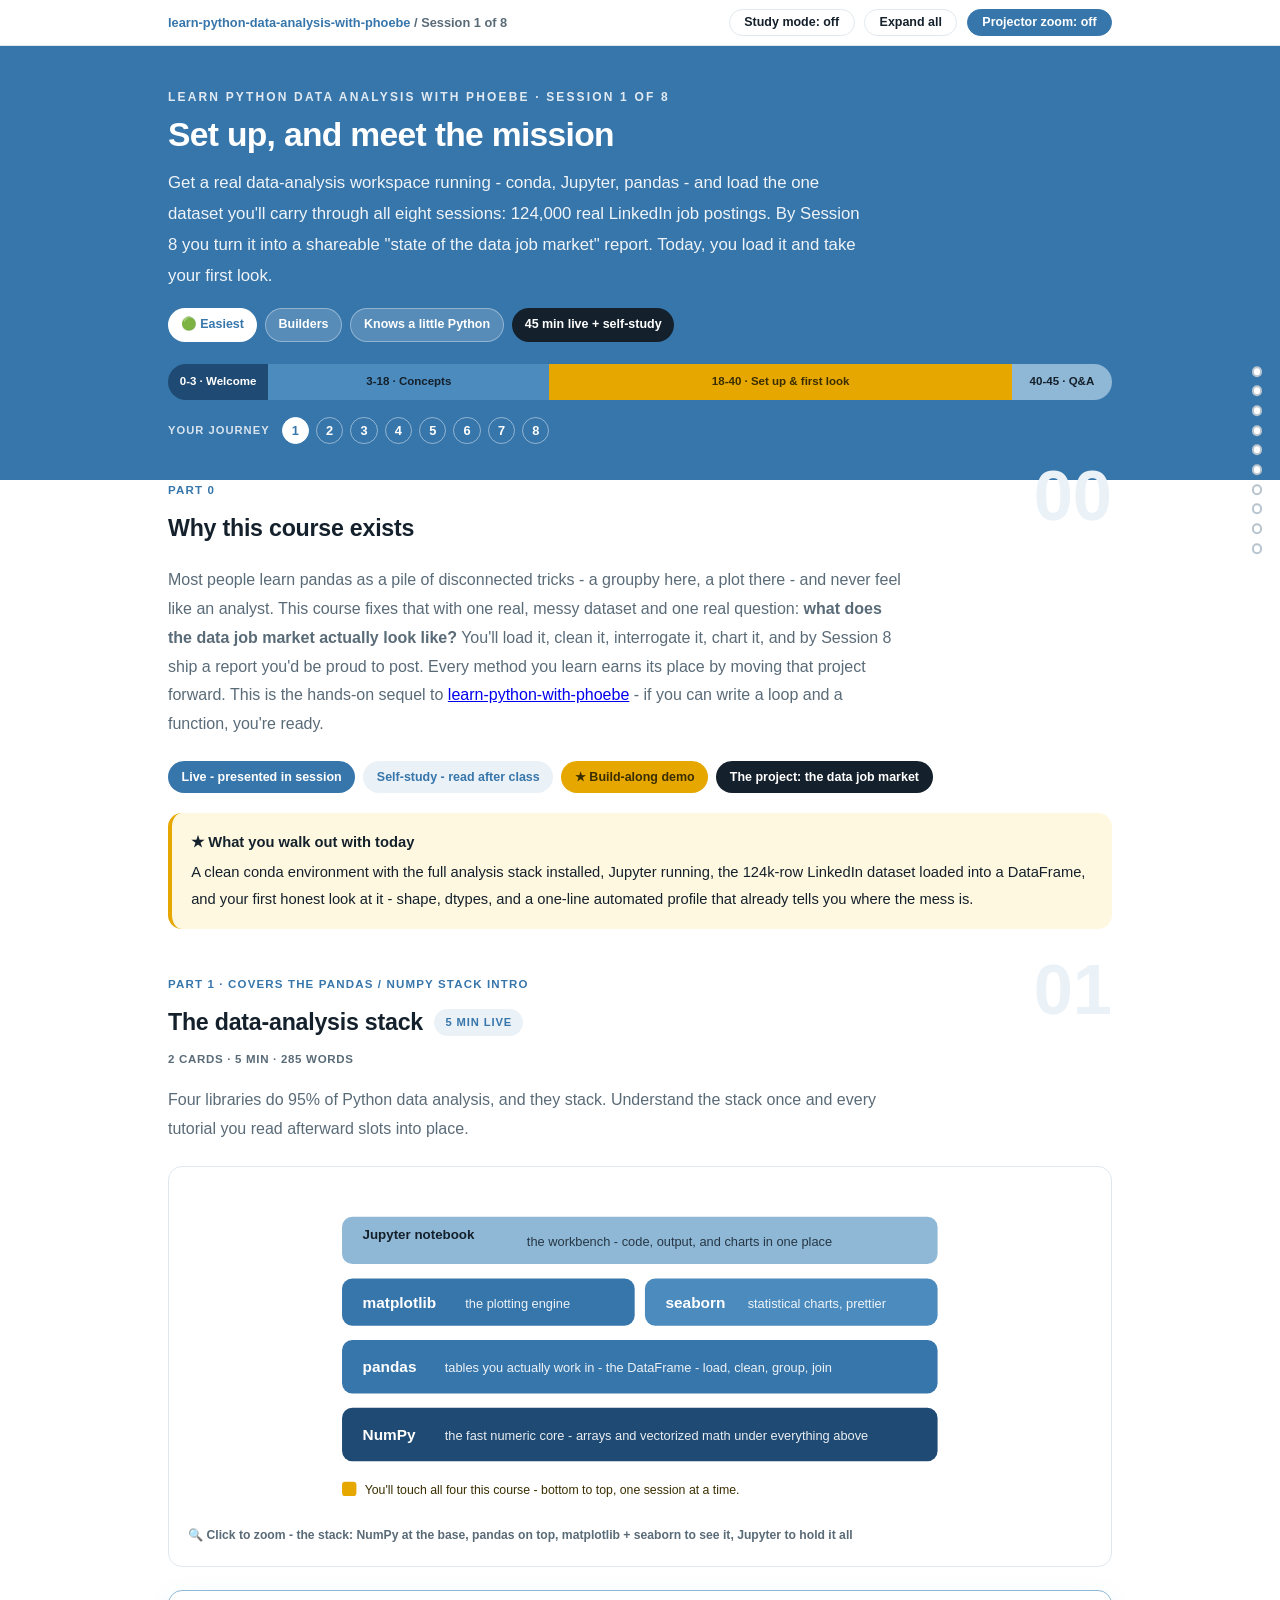
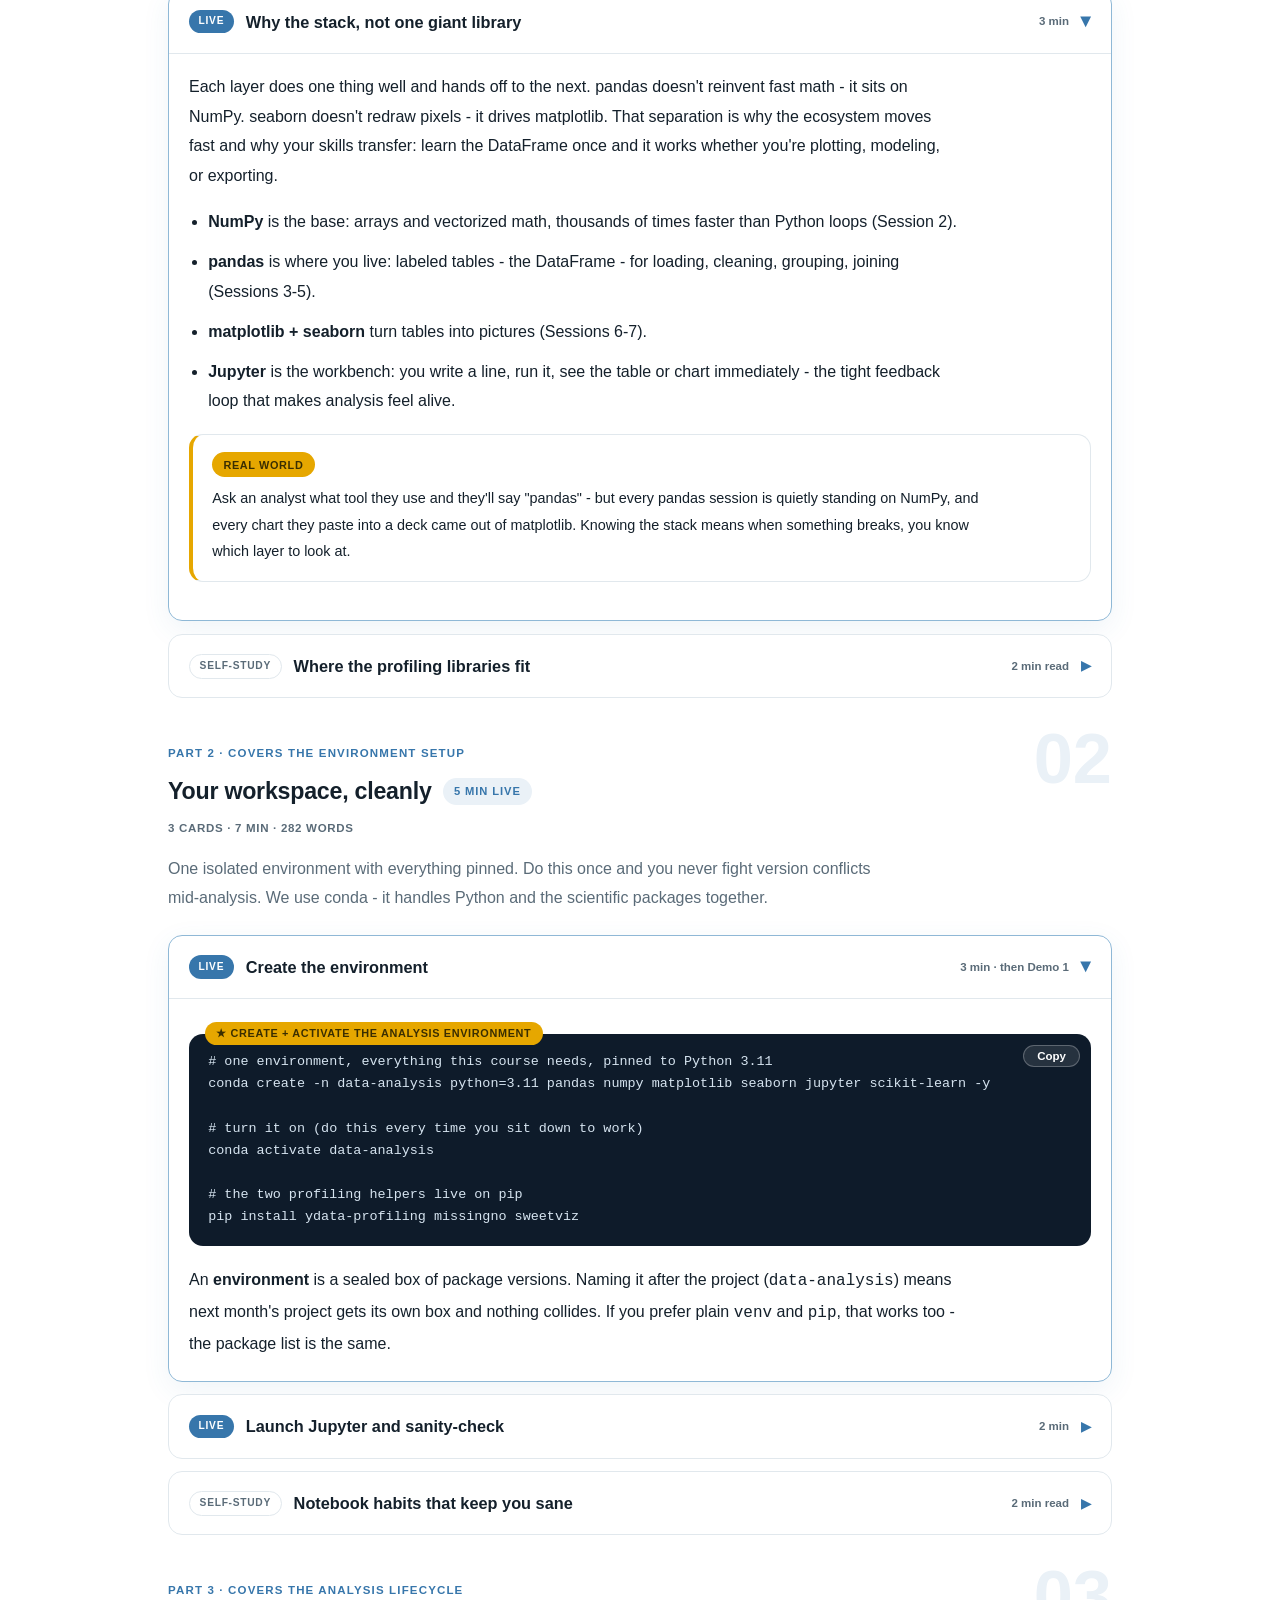
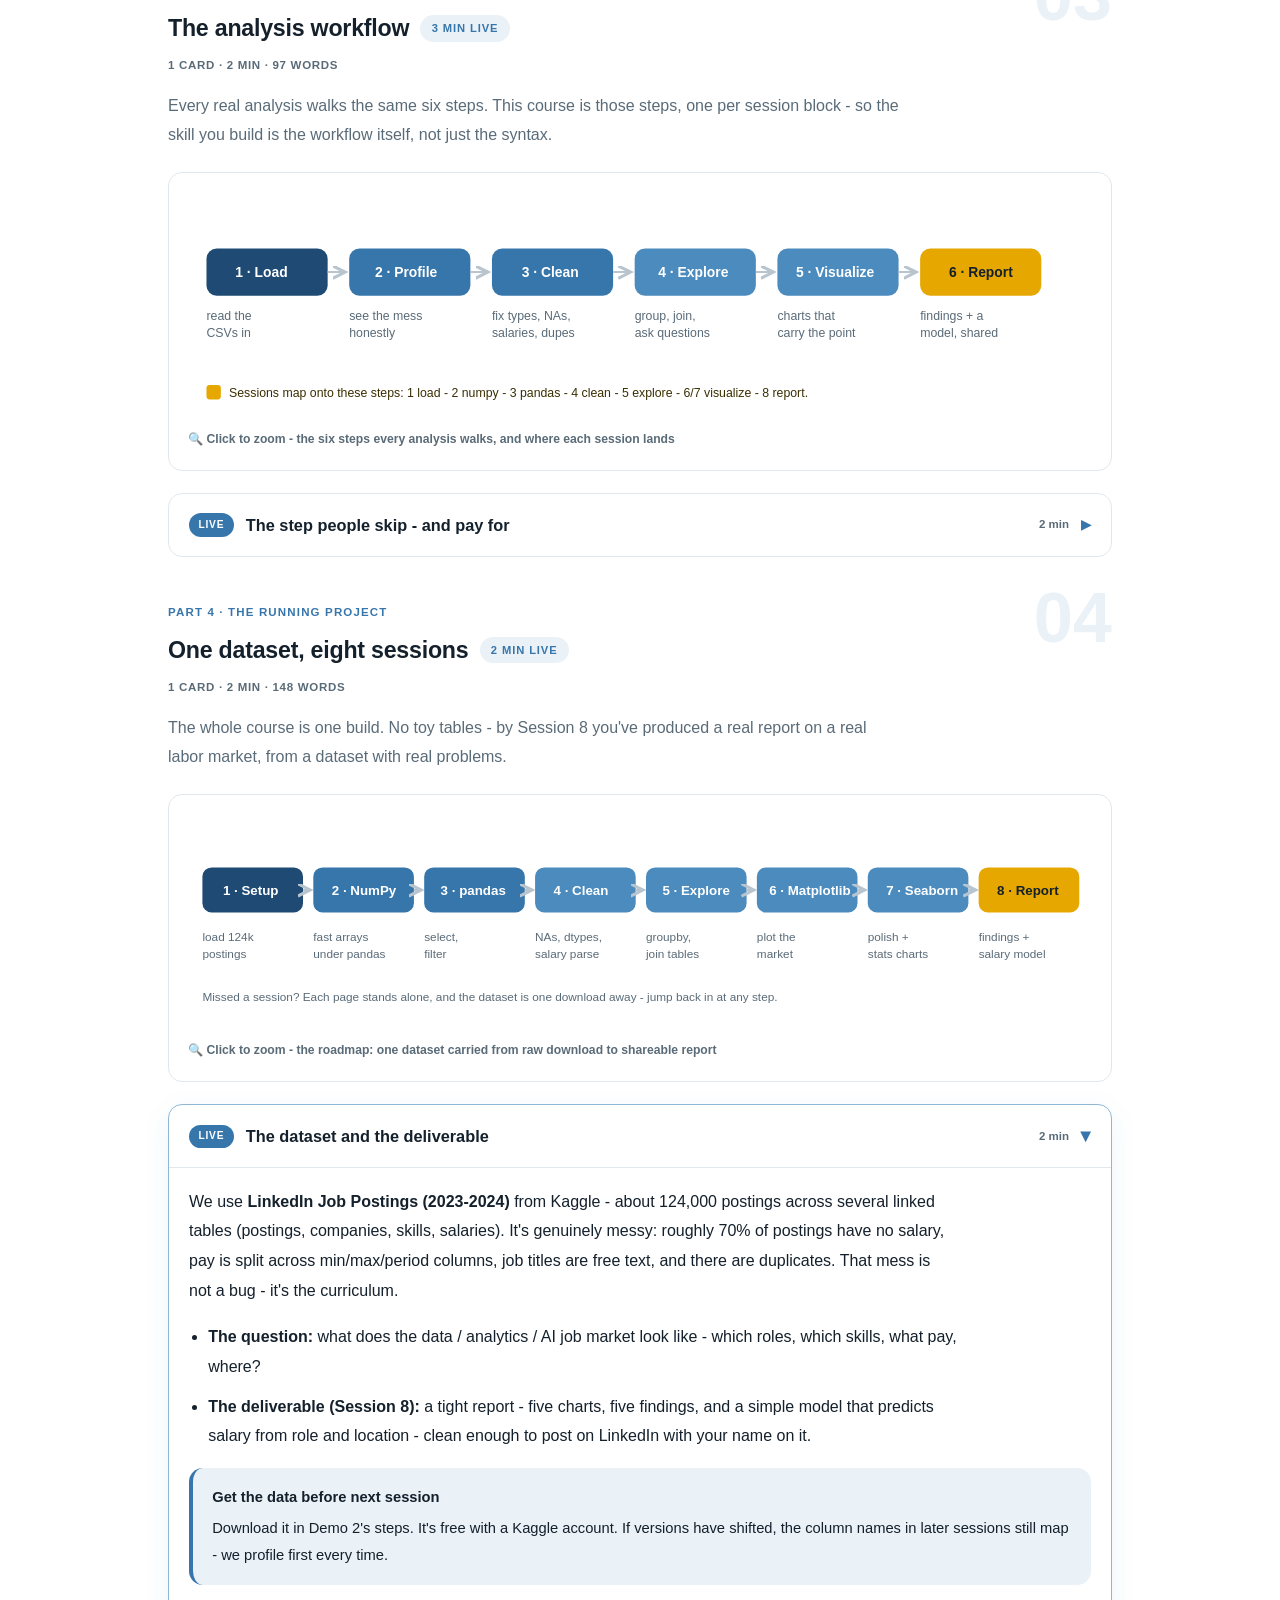
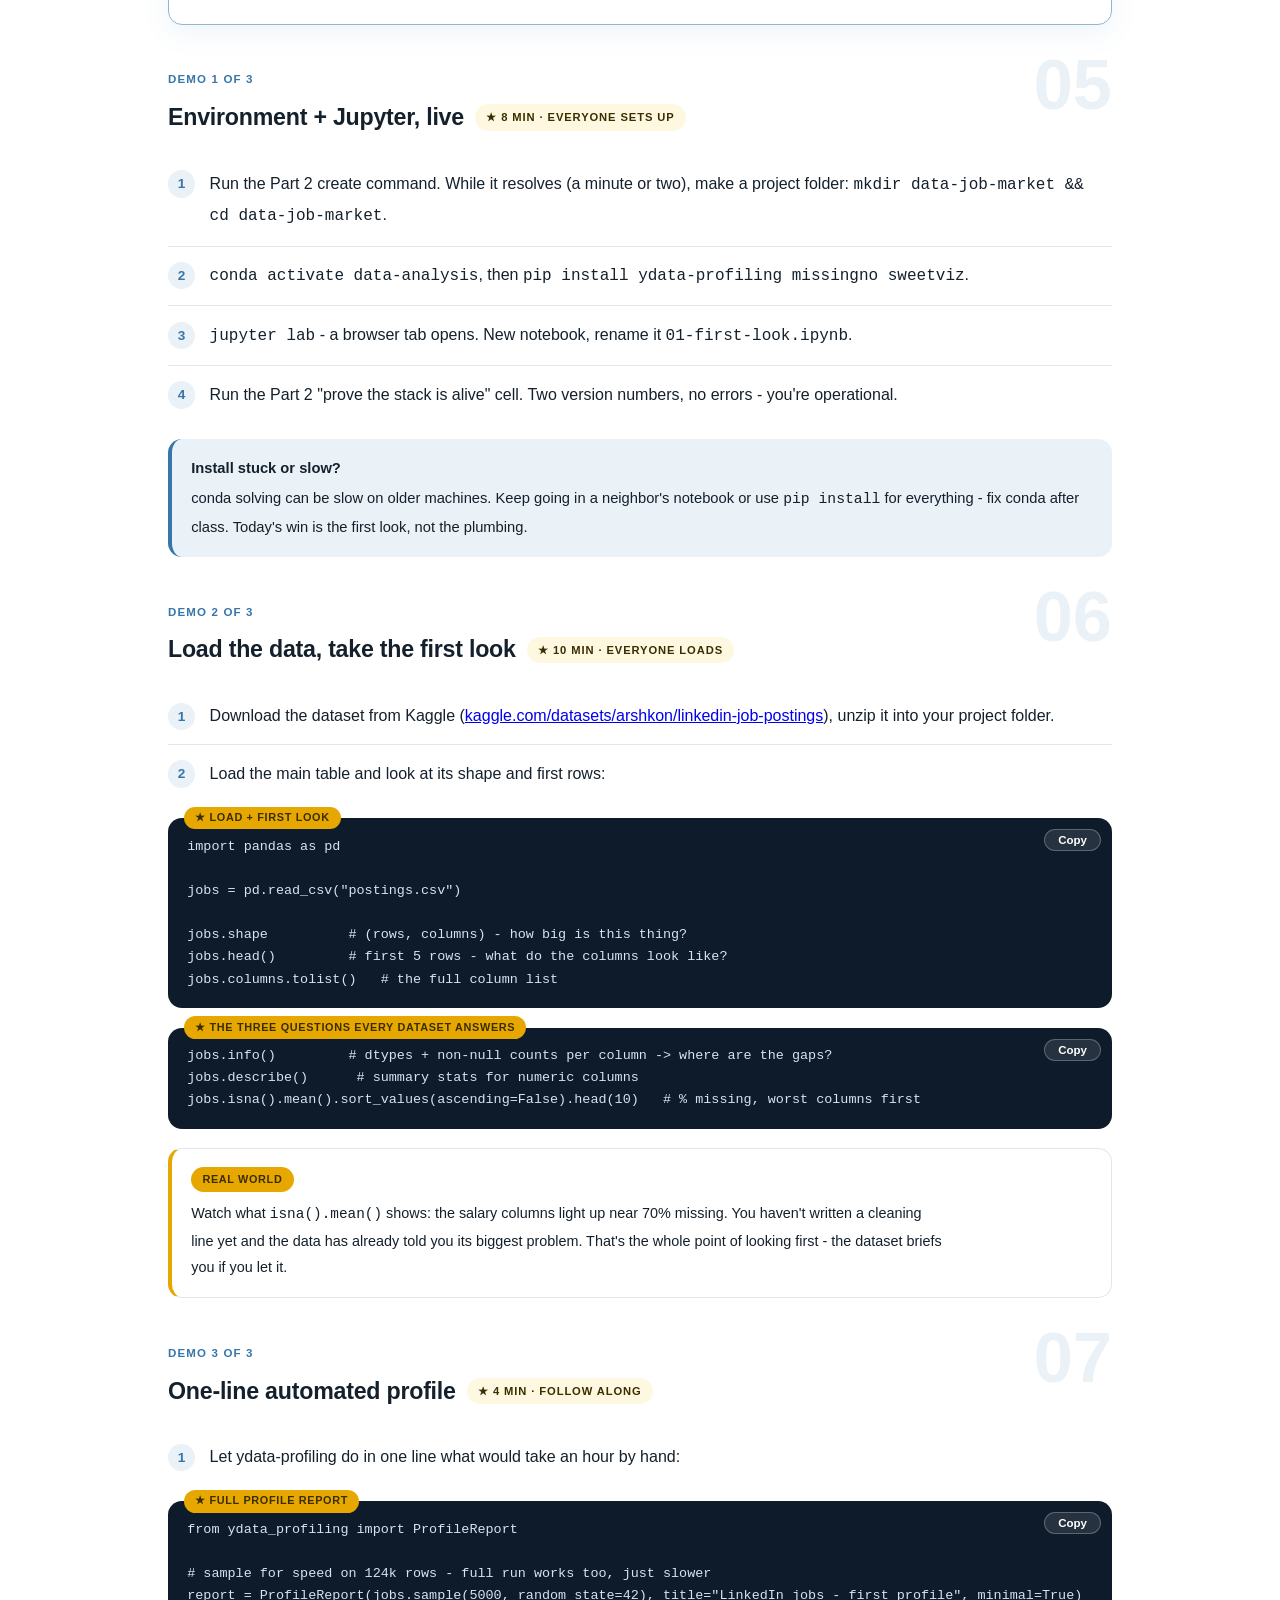
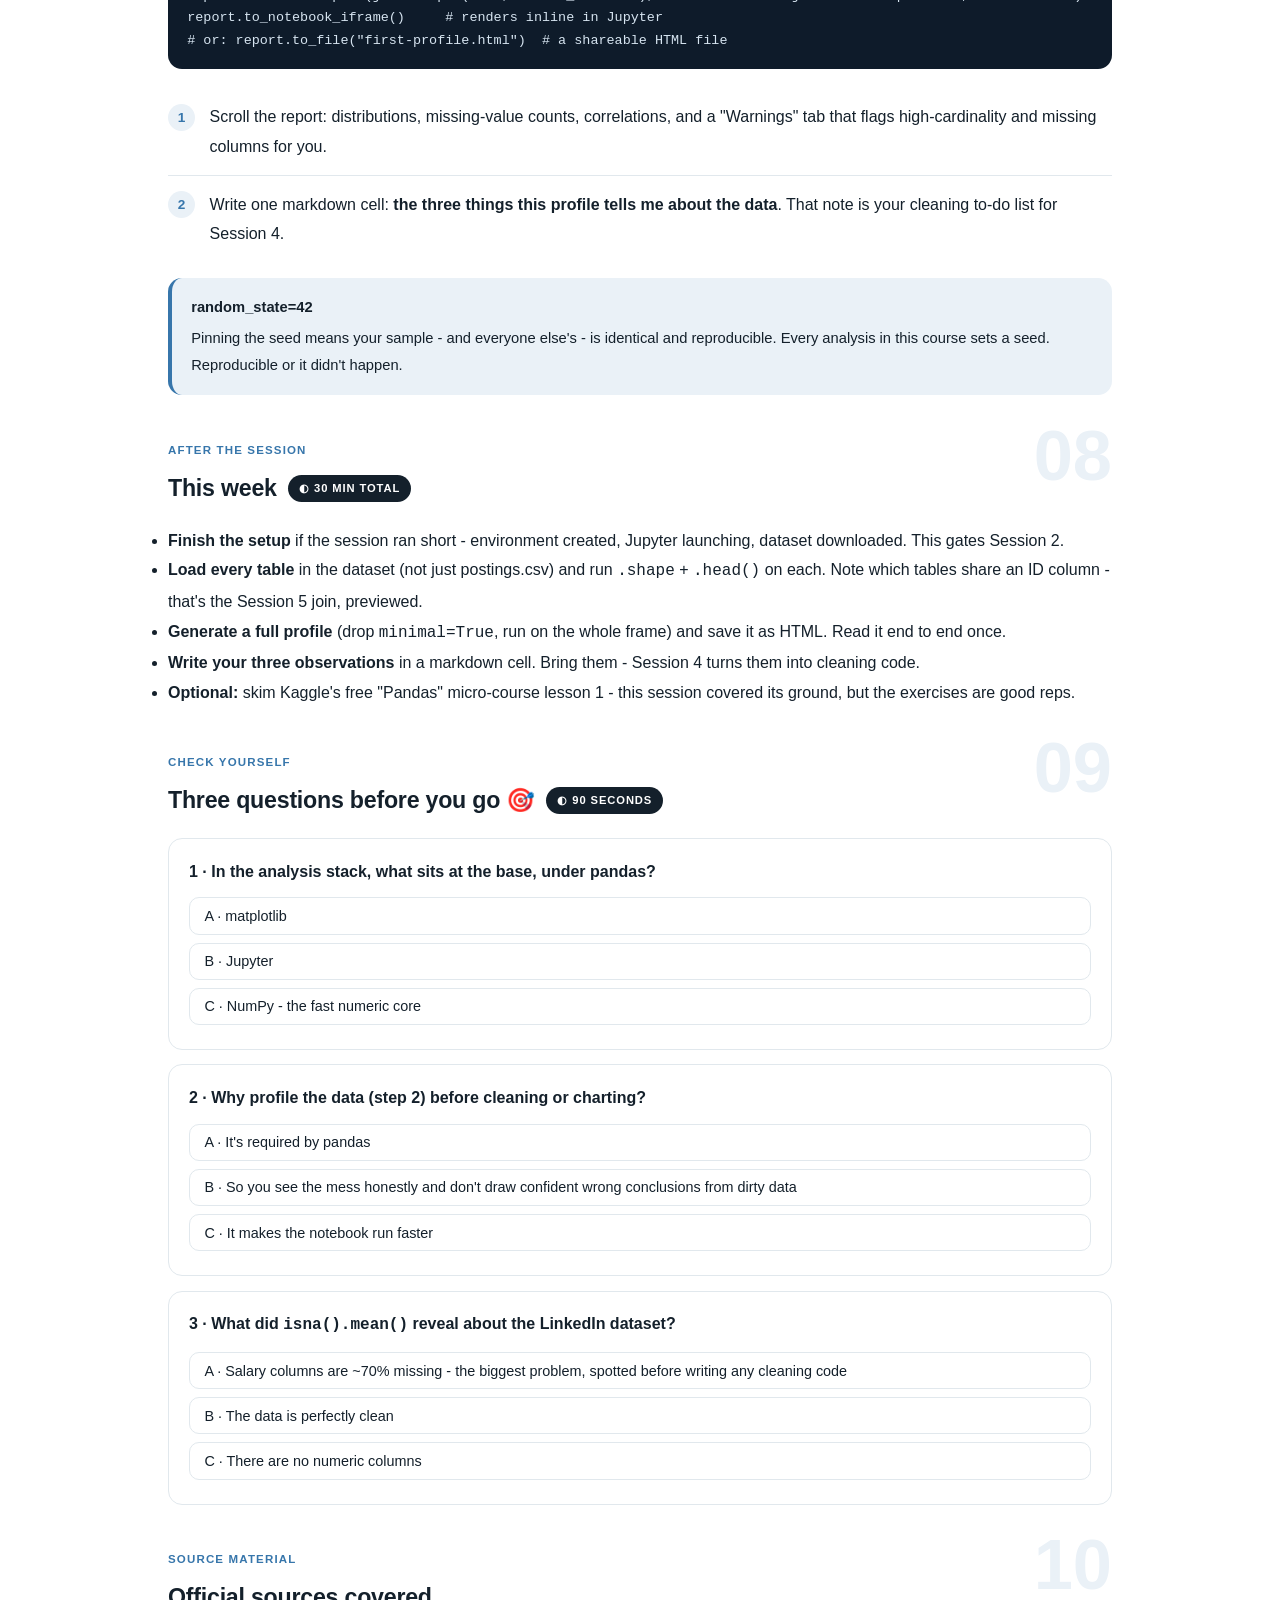
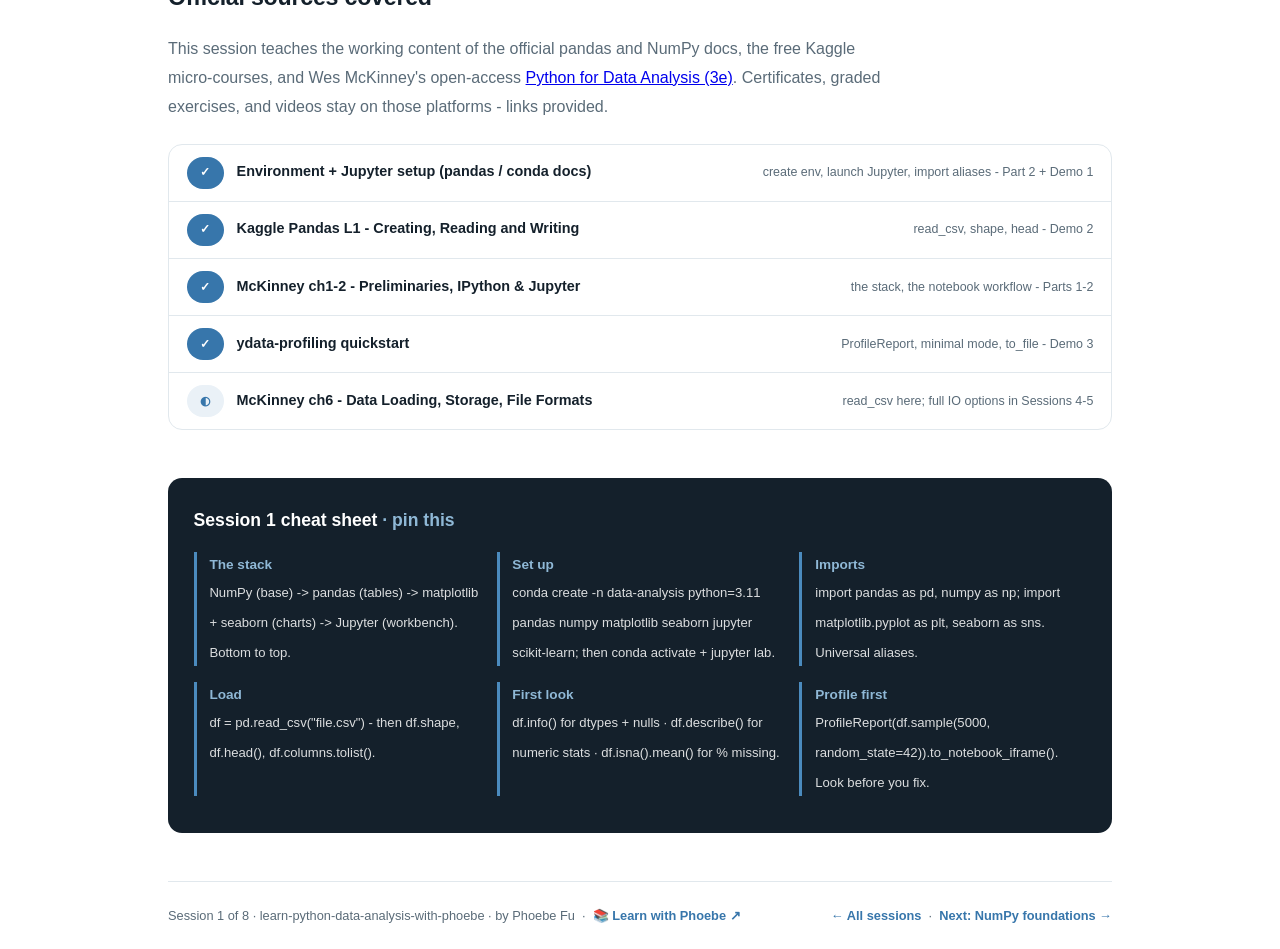
==== commit bc8faaf4: "Fix agenda band contrast, which was unreadable estate-wide The .agenda block hardcodes color:#fff on" ====
--- a/courses/01-setup-and-the-mission.html
+++ b/courses/01-setup-and-the-mission.html
@@ -3,8 +3,23 @@
 <head>
 <meta charset="UTF-8">
 <meta name="viewport" content="width=device-width, initial-scale=1.0">
+<!-- social:start -->
+<meta name="description" content="Most people learn pandas as a pile of disconnected tricks - a groupby here, a plot there - and never feel like an analyst. This course fixes that with one real, messy dataset and one real...">
+<meta property="og:type" content="article">
+<meta property="og:site_name" content="Learn with Phoebe">
+<meta property="og:title" content="Set up, and meet the mission - learn python data analysis with phoebe">
+<meta property="og:description" content="Most people learn pandas as a pile of disconnected tricks - a groupby here, a plot there - and never feel like an analyst. This course fixes that with one real, messy dataset and one real...">
+<meta property="og:url" content="https://phoebefu6.github.io/learn-python-data-analysis-with-phoebe/courses/01-setup-and-the-mission.html">
+<meta property="og:image" content="https://phoebefu6.github.io/learn-python-data-analysis-with-phoebe/assets/og-cover.png">
+<meta property="og:image:width" content="1200">
+<meta property="og:image:height" content="630">
+<meta name="twitter:card" content="summary_large_image">
+<meta name="twitter:title" content="Set up, and meet the mission - learn python data analysis with phoebe">
+<meta name="twitter:description" content="Most people learn pandas as a pile of disconnected tricks - a groupby here, a plot there - and never feel like an analyst. This course fixes that with one real, messy dataset and one real...">
+<meta name="twitter:image" content="https://phoebefu6.github.io/learn-python-data-analysis-with-phoebe/assets/og-cover.png">
+<!-- social:end -->
 <title>Session 1 · Set up and meet the mission - learn python data analysis with phoebe</title>
-<link rel="stylesheet" href="../assets/style.css?v=5">
+<link rel="stylesheet" href="../assets/style.css?v=7">
 </head>
 <body>
 
@@ -487,6 +502,6 @@
 
 </main>
 
-<script src="../assets/app.js?v=5"></script>
+<script src="../assets/app.js?v=6"></script>
 </body>
 </html>
--- a/assets/style.css
+++ b/assets/style.css
@@ -87,9 +87,9 @@
 }
 .agenda span { padding: .45rem .3rem; white-space: nowrap; overflow: hidden; text-overflow: ellipsis; }
 .agenda .a1 { background: var(--indigo-deep); }
-.agenda .a2 { background: var(--indigo-mid); }
+.agenda .a2 { background: var(--indigo-mid); color: var(--ink); }
 .agenda .a3 { background: var(--amber); color: var(--amber-ink); }
-.agenda .a4 { background: var(--indigo-soft); }
+.agenda .a4 { background: var(--indigo-soft); color: var(--ink); }
 
 /* ---------- toolbar ---------- */
 .toolbar {
@@ -734,7 +734,8 @@
   /* long inline code tokens and nowrap chips are the two things that still
      forced the page sideways below 640px: let them break rather than push
      the layout. Inside the media query only - desktop is untouched. */
-  :not(pre) > code, .prompt-box span, code span { overflow-wrap: anywhere; word-break: break-word; }
+  :not(pre) > code, .prompt-box span, code span,
+  p span, li span, td span { overflow-wrap: anywhere; word-break: break-word; }
   .chip, .syn-chip, .pill, .mode, .tag { white-space: normal; max-width: 100%; }
 
   /* the agenda bar truncated its own labels into nonsense - stack it */
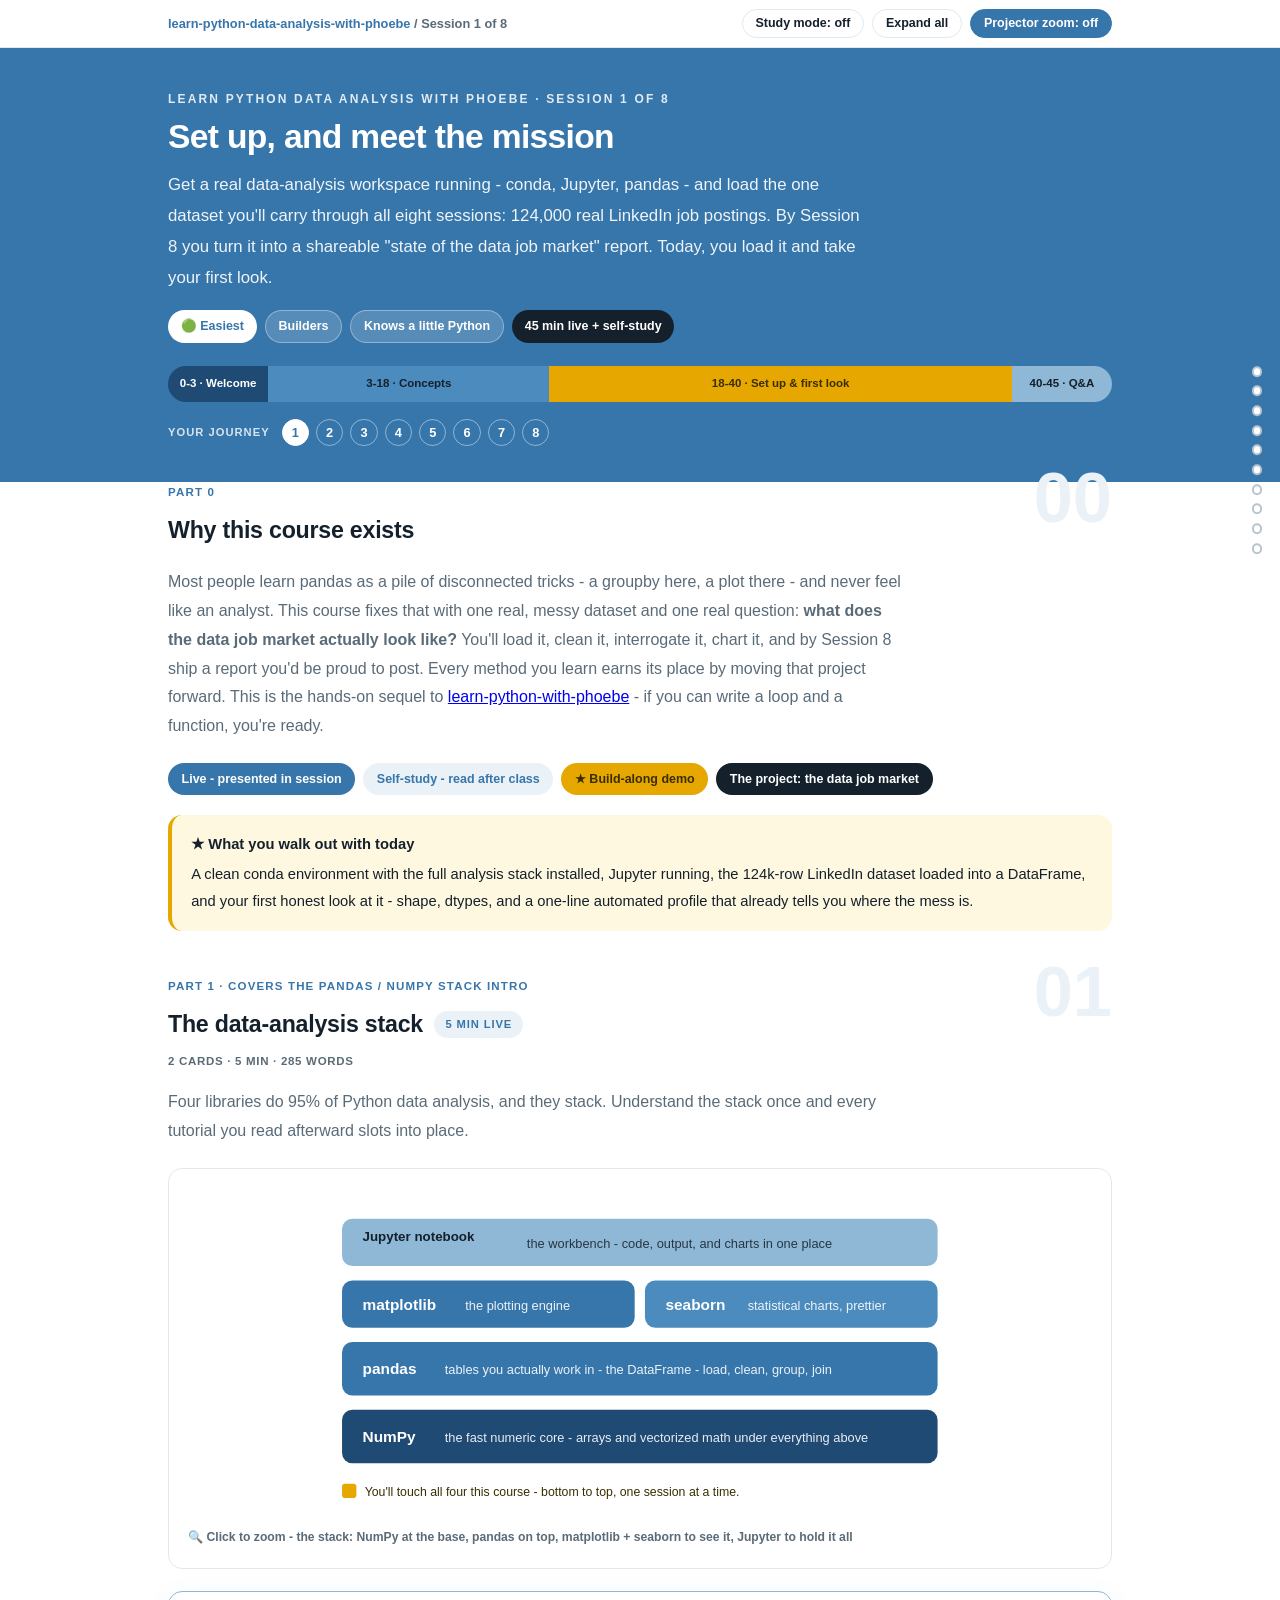
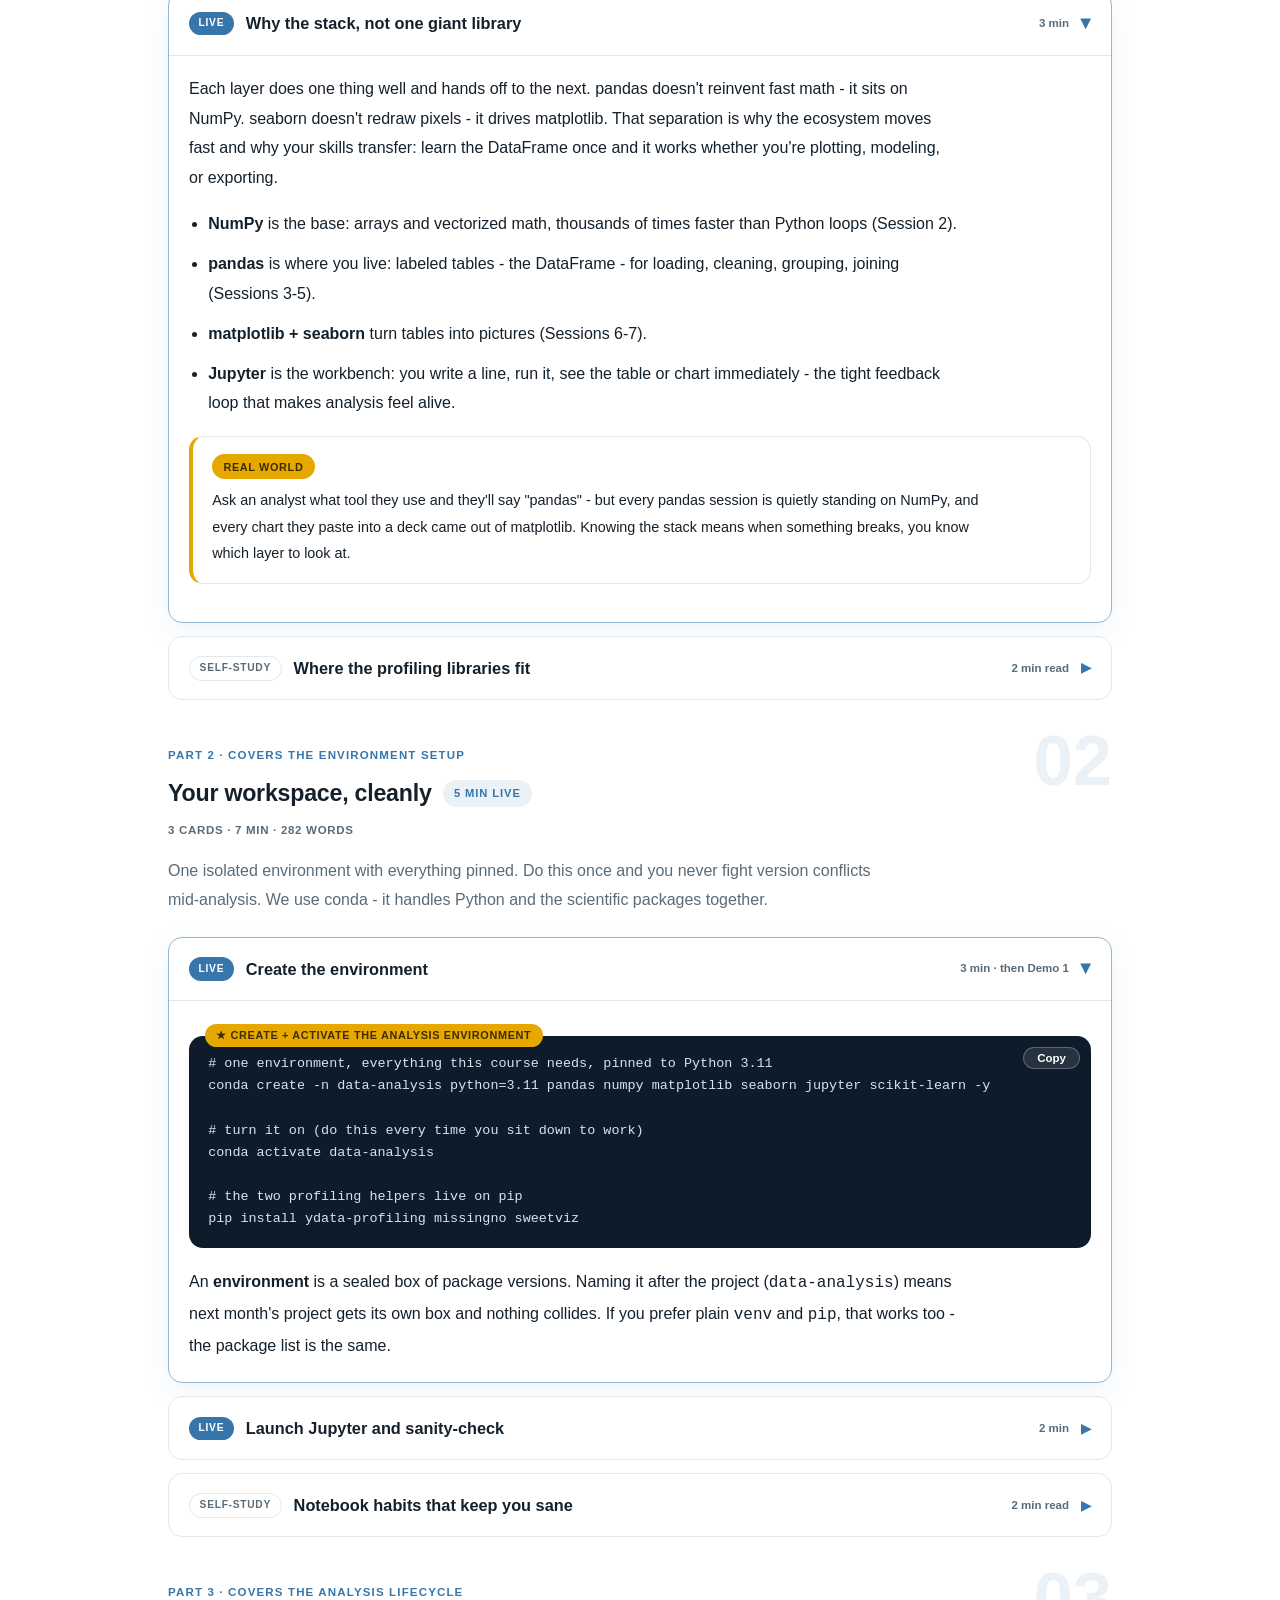
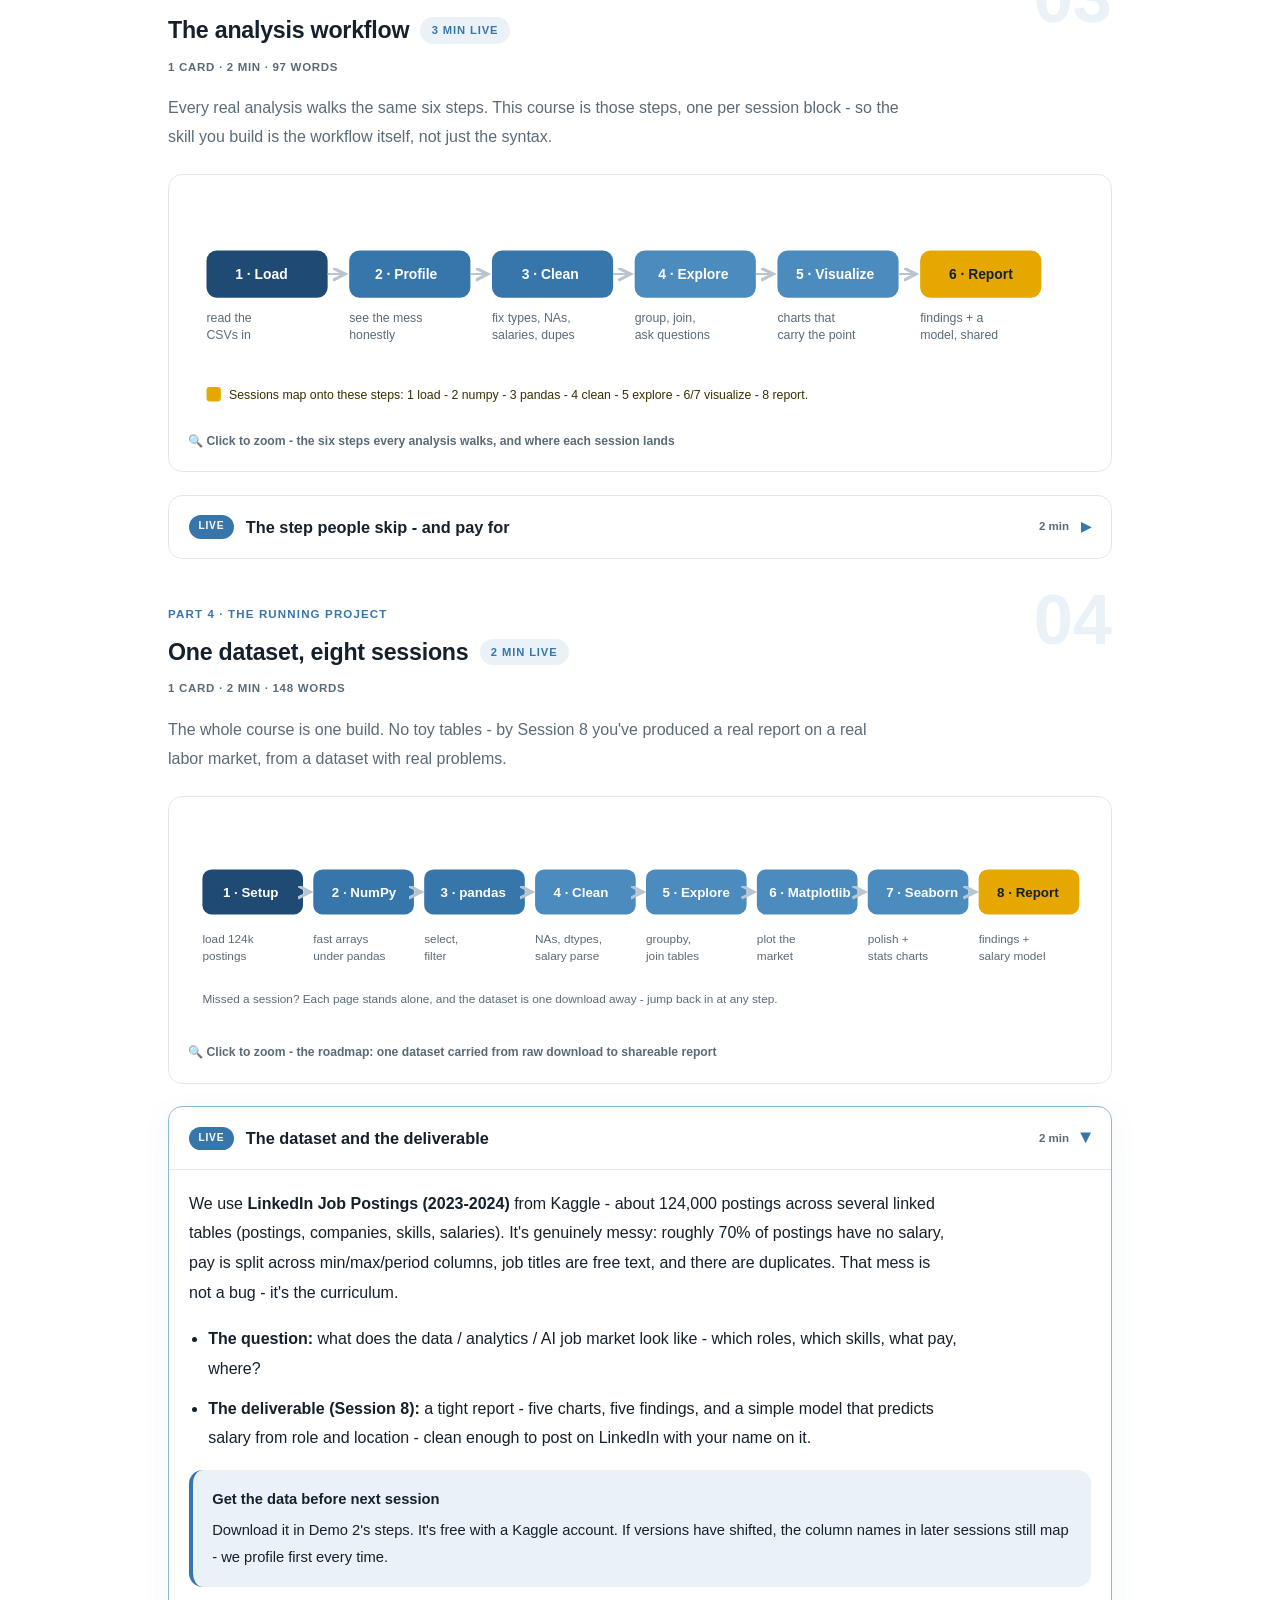
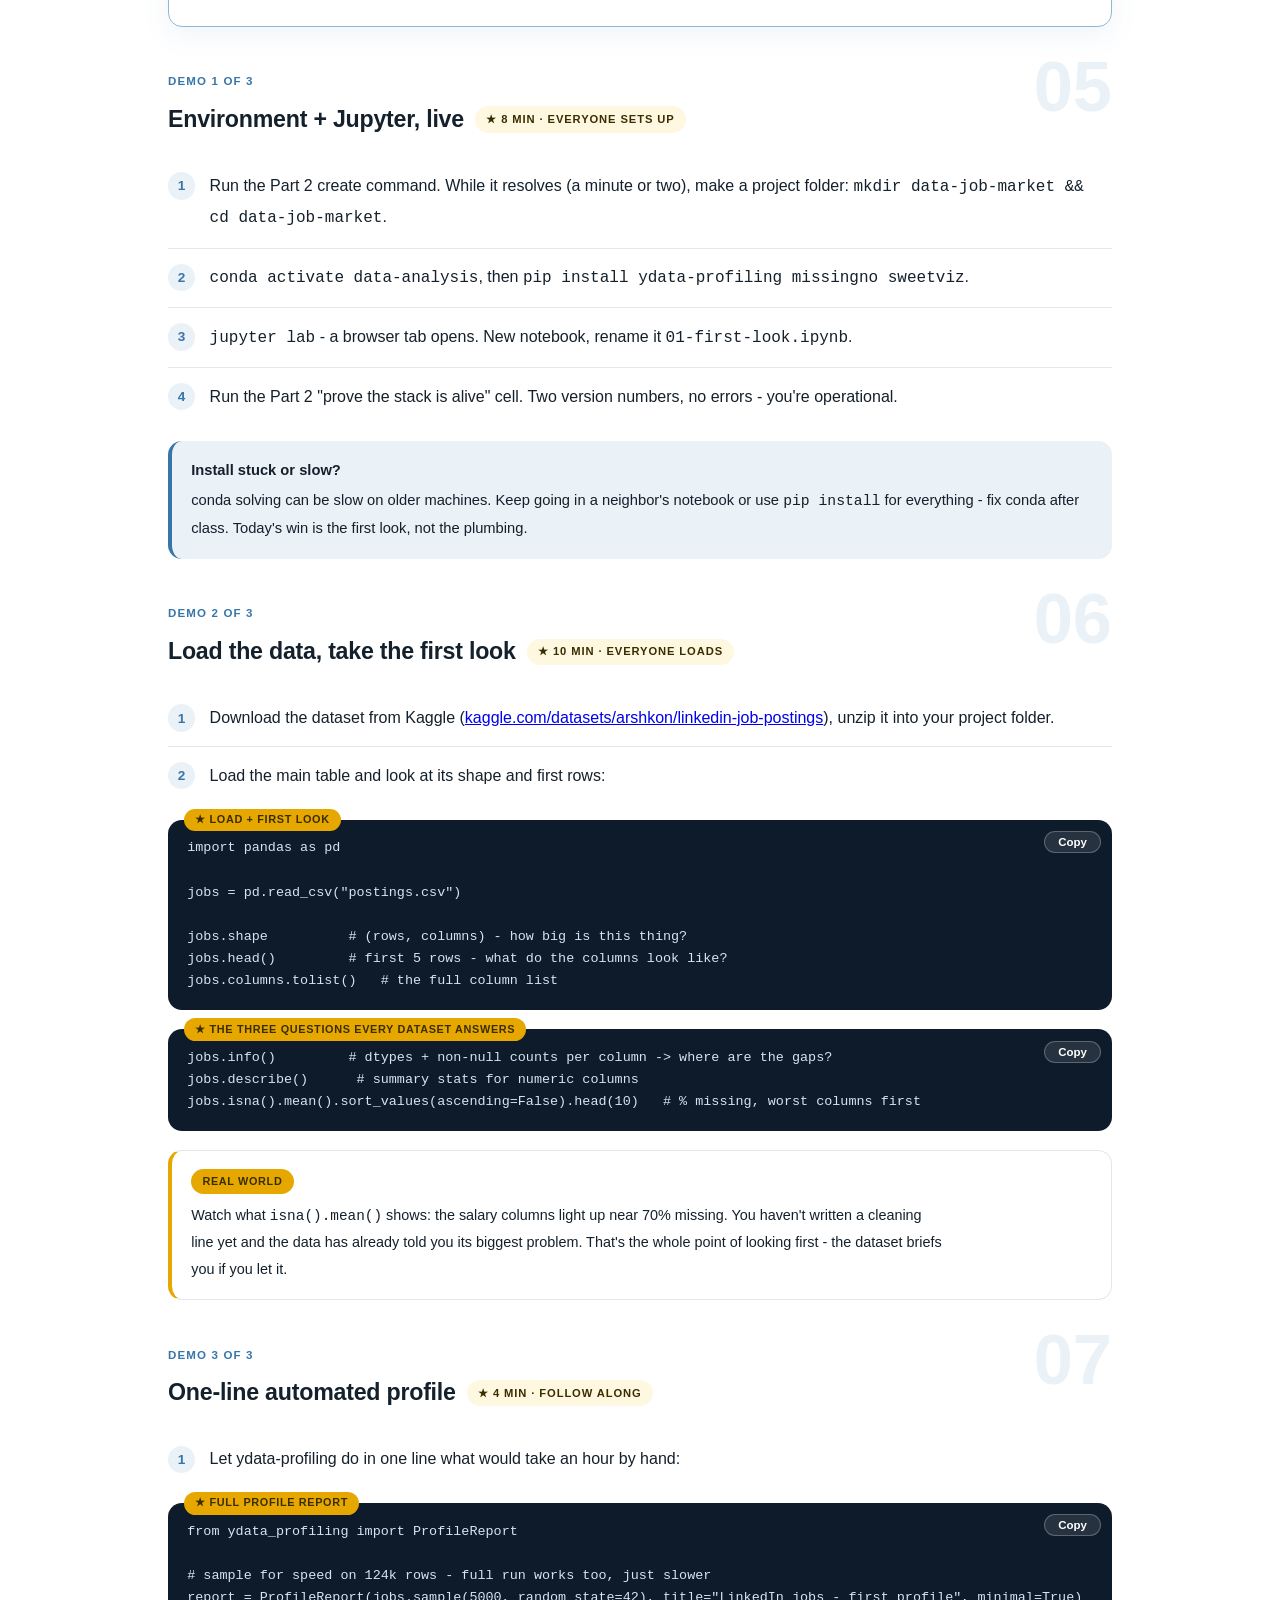
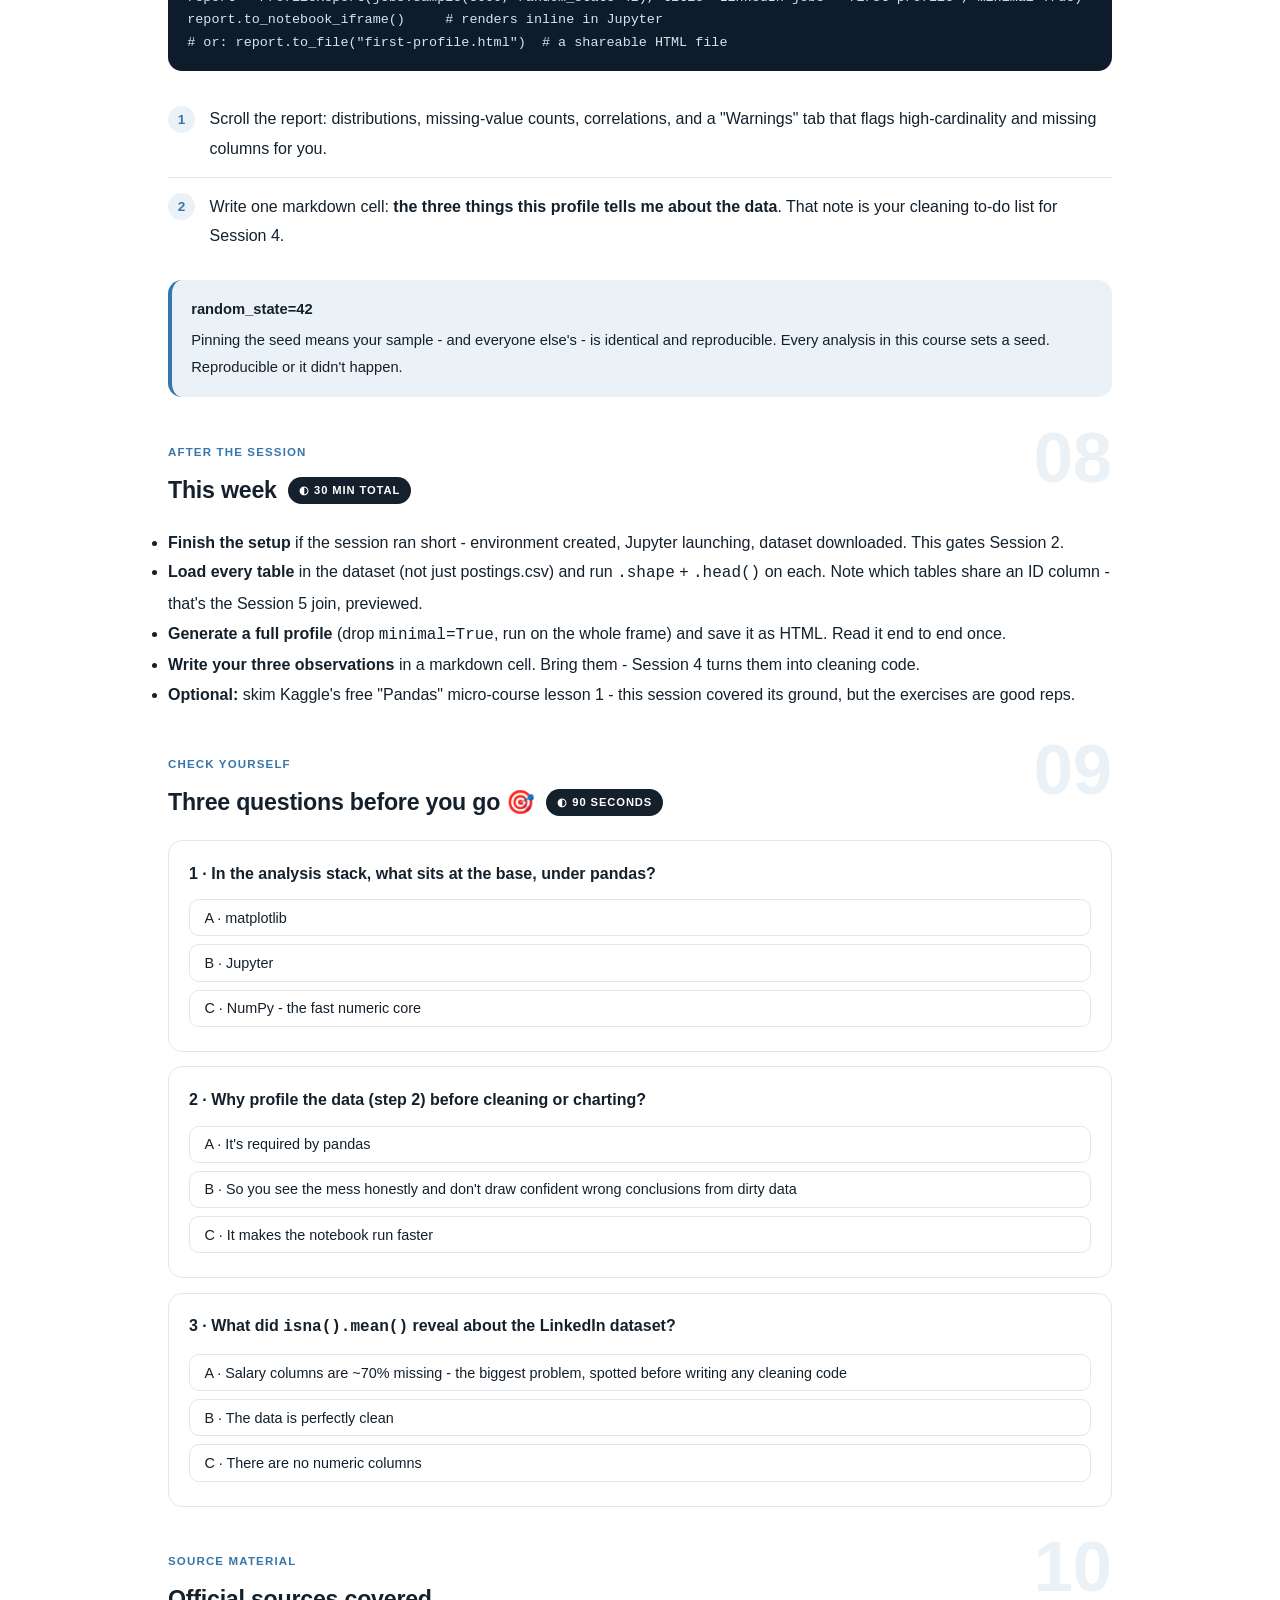
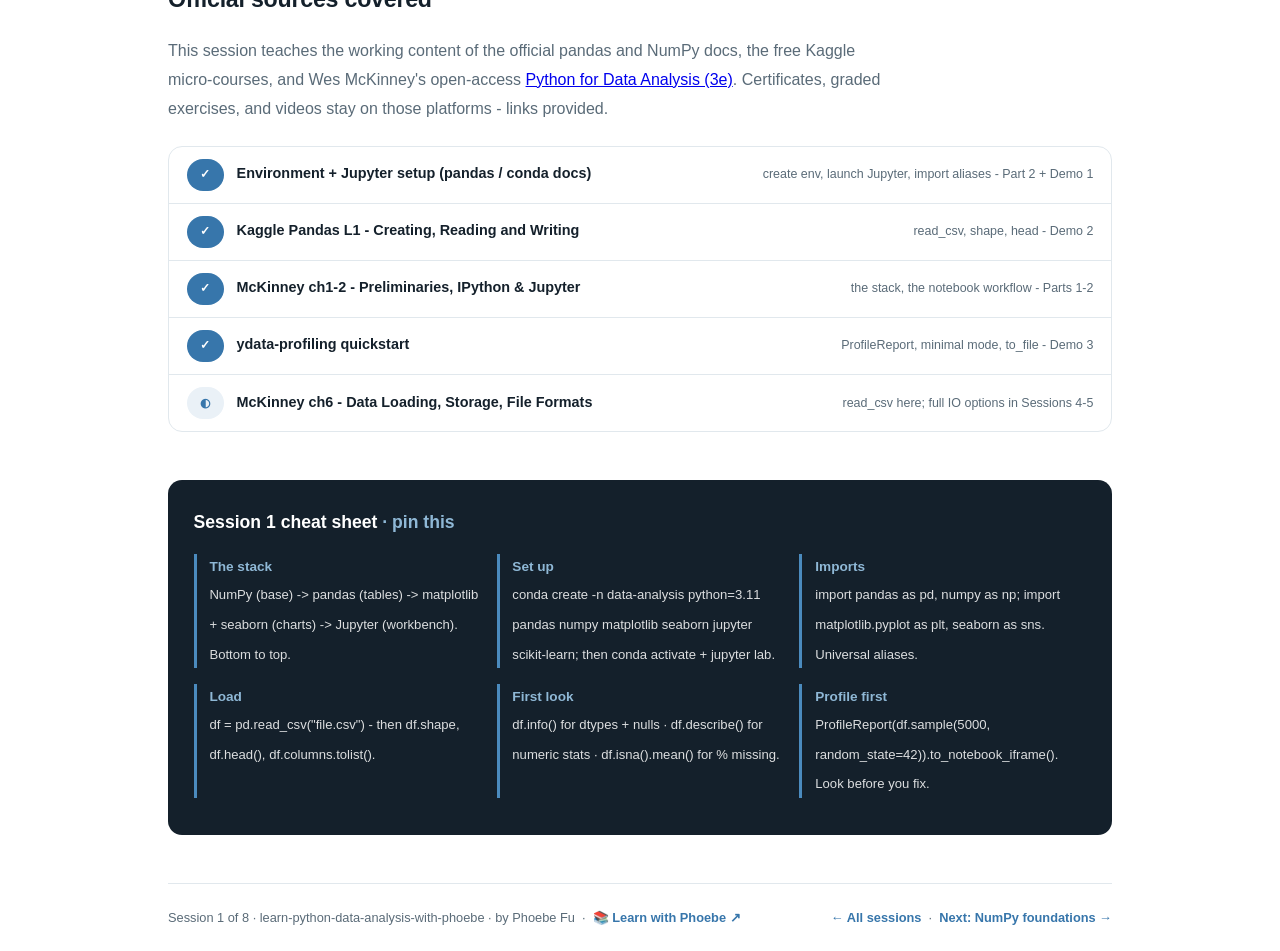
==== commit 0a1aa823: "Layout: code boxes stack under step text; toolbar is one row Shared-template defect, live estate-wid" ====
--- a/courses/01-setup-and-the-mission.html
+++ b/courses/01-setup-and-the-mission.html
@@ -19,7 +19,7 @@
 <meta name="twitter:image" content="https://phoebefu6.github.io/learn-python-data-analysis-with-phoebe/assets/og-cover.png">
 <!-- social:end -->
 <title>Session 1 · Set up and meet the mission - learn python data analysis with phoebe</title>
-<link rel="stylesheet" href="../assets/style.css?v=7">
+<link rel="stylesheet" href="../assets/style.css?v=9">
 </head>
 <body>
 
--- a/assets/style.css
+++ b/assets/style.css
@@ -101,8 +101,9 @@
   border-bottom: 1px solid var(--hairline);
   padding: .55rem 0;
 }
-.toolbar .wrap { display: flex; align-items: center; gap: .6rem; }
-.toolbar .crumb { font-size: .8rem; color: var(--muted); font-weight: 600; margin-right: auto; }
+.toolbar .wrap { display: flex; align-items: center; gap: .5rem; flex-wrap: nowrap; }
+.toolbar .crumb { font-size: .8rem; color: var(--muted); font-weight: 600; margin-right: auto; min-width: 0; white-space: nowrap; overflow: hidden; text-overflow: ellipsis; }
+.toolbar .btn { white-space: nowrap; flex: none; padding: .38rem .8rem; font-size: .78rem; line-height: 1.2; }
 .toolbar .crumb a { color: var(--indigo); text-decoration: none; }
 .btn {
   border: 1px solid var(--hairline);
@@ -302,11 +303,15 @@
 /* ---------- demo steps ---------- */
 .steps { counter-reset: step; margin: .6rem 0 1rem; }
 .step {
-  display: flex;
-  gap: .9rem;
+  display: grid;
+  grid-template-columns: max-content minmax(0, 1fr);
+  column-gap: .9rem;
+  row-gap: .2rem;
   padding: .85rem 0;
   border-bottom: .5px solid var(--hairline);
 }
+.step > * { grid-column: 2; min-width: 0; }
+.step > .prompt-box { margin: .8rem 0 .4rem; }
 .step:last-child { border-bottom: none; }
 .step::before {
   counter-increment: step;
@@ -727,7 +732,10 @@
   /* 44px tap targets */
   details.card summary { min-height: 44px; }
   .qopt { min-height: 44px; display: flex; align-items: center; padding: .7rem .9rem; }
-  .toolbar .btn, .pagefoot a { min-height: 44px; display: inline-flex; align-items: center; }
+  .toolbar .btn, .pagefoot a { min-height: 44px; display: inline-flex; align-items: center; justify-content: center; }
+  .toolbar .crumb, .toolbar #zoom-toggle { display: none; }
+  .toolbar .btn { flex: 1 1 0; padding: .3rem .4rem; font-size: .72rem; }
+  table.clean { display: block; overflow-x: auto; -webkit-overflow-scrolling: touch; }
 }
 
 @media (max-width: 640px) {
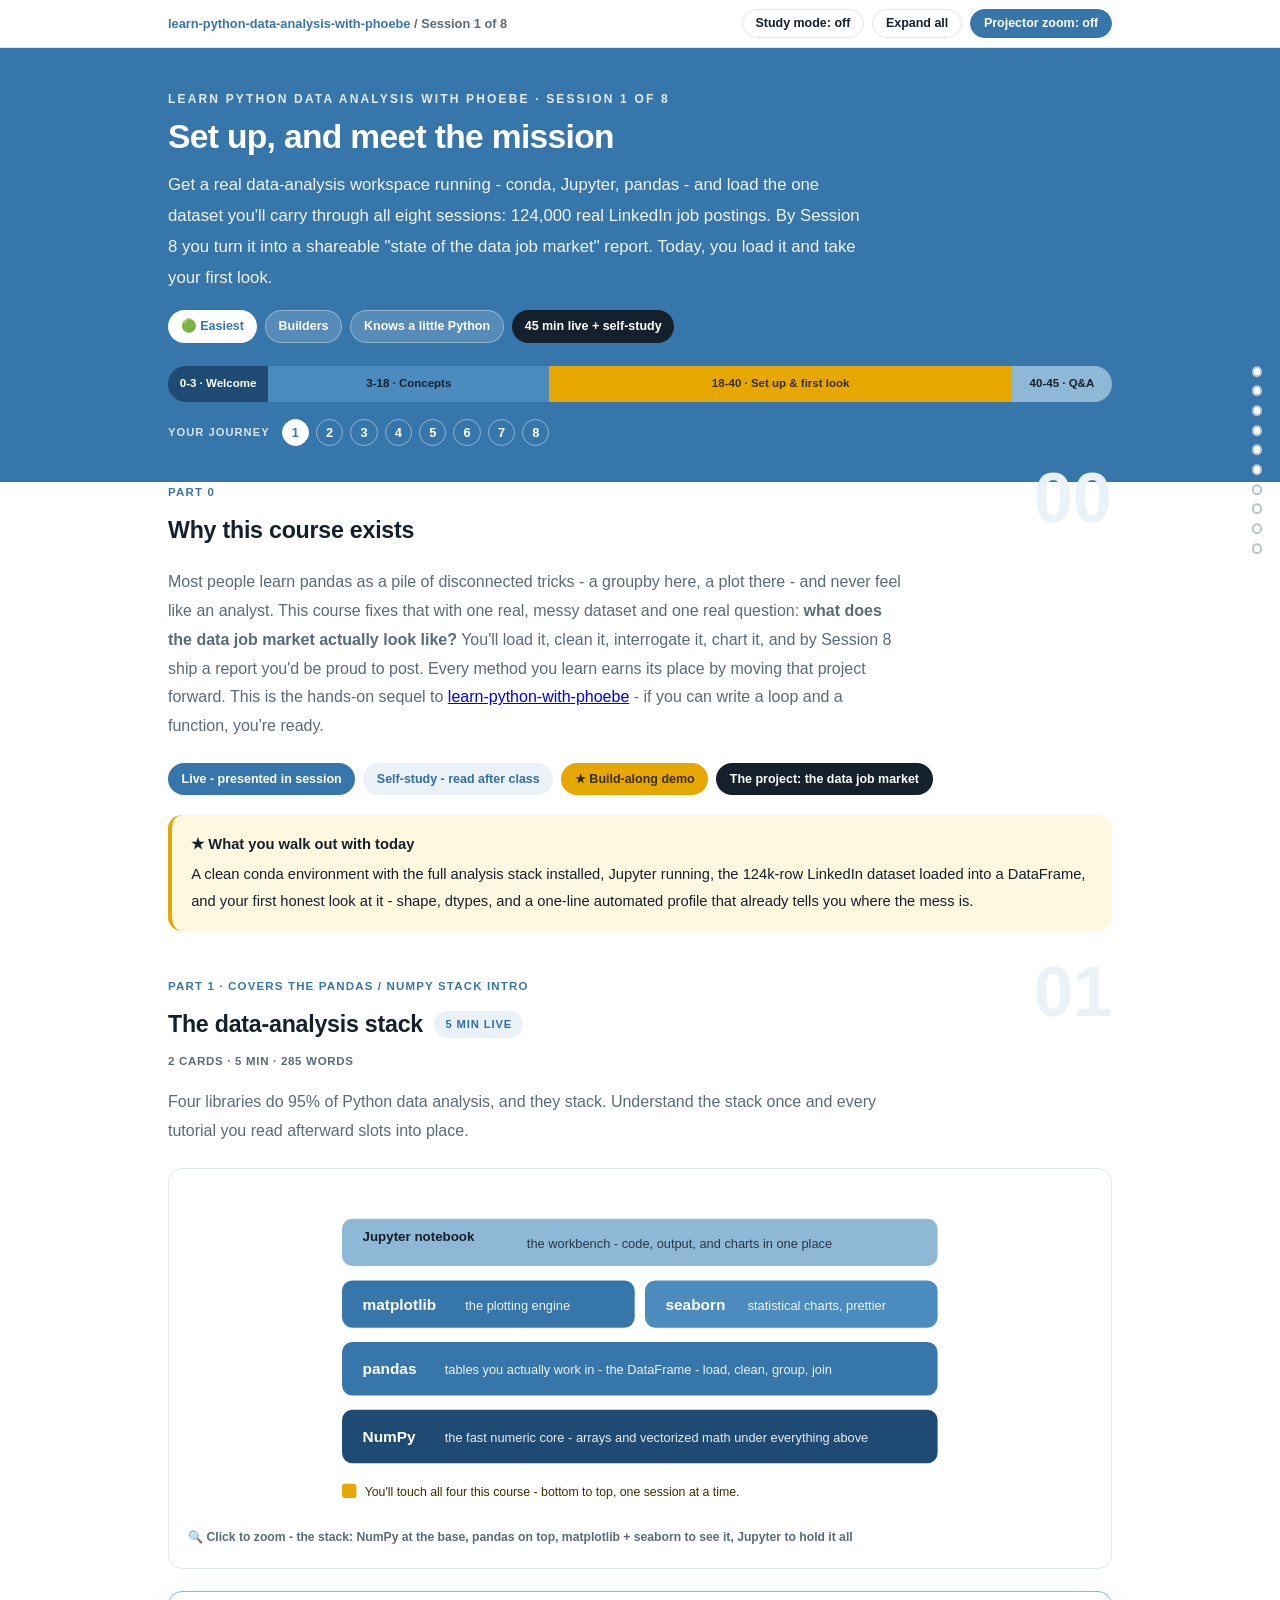
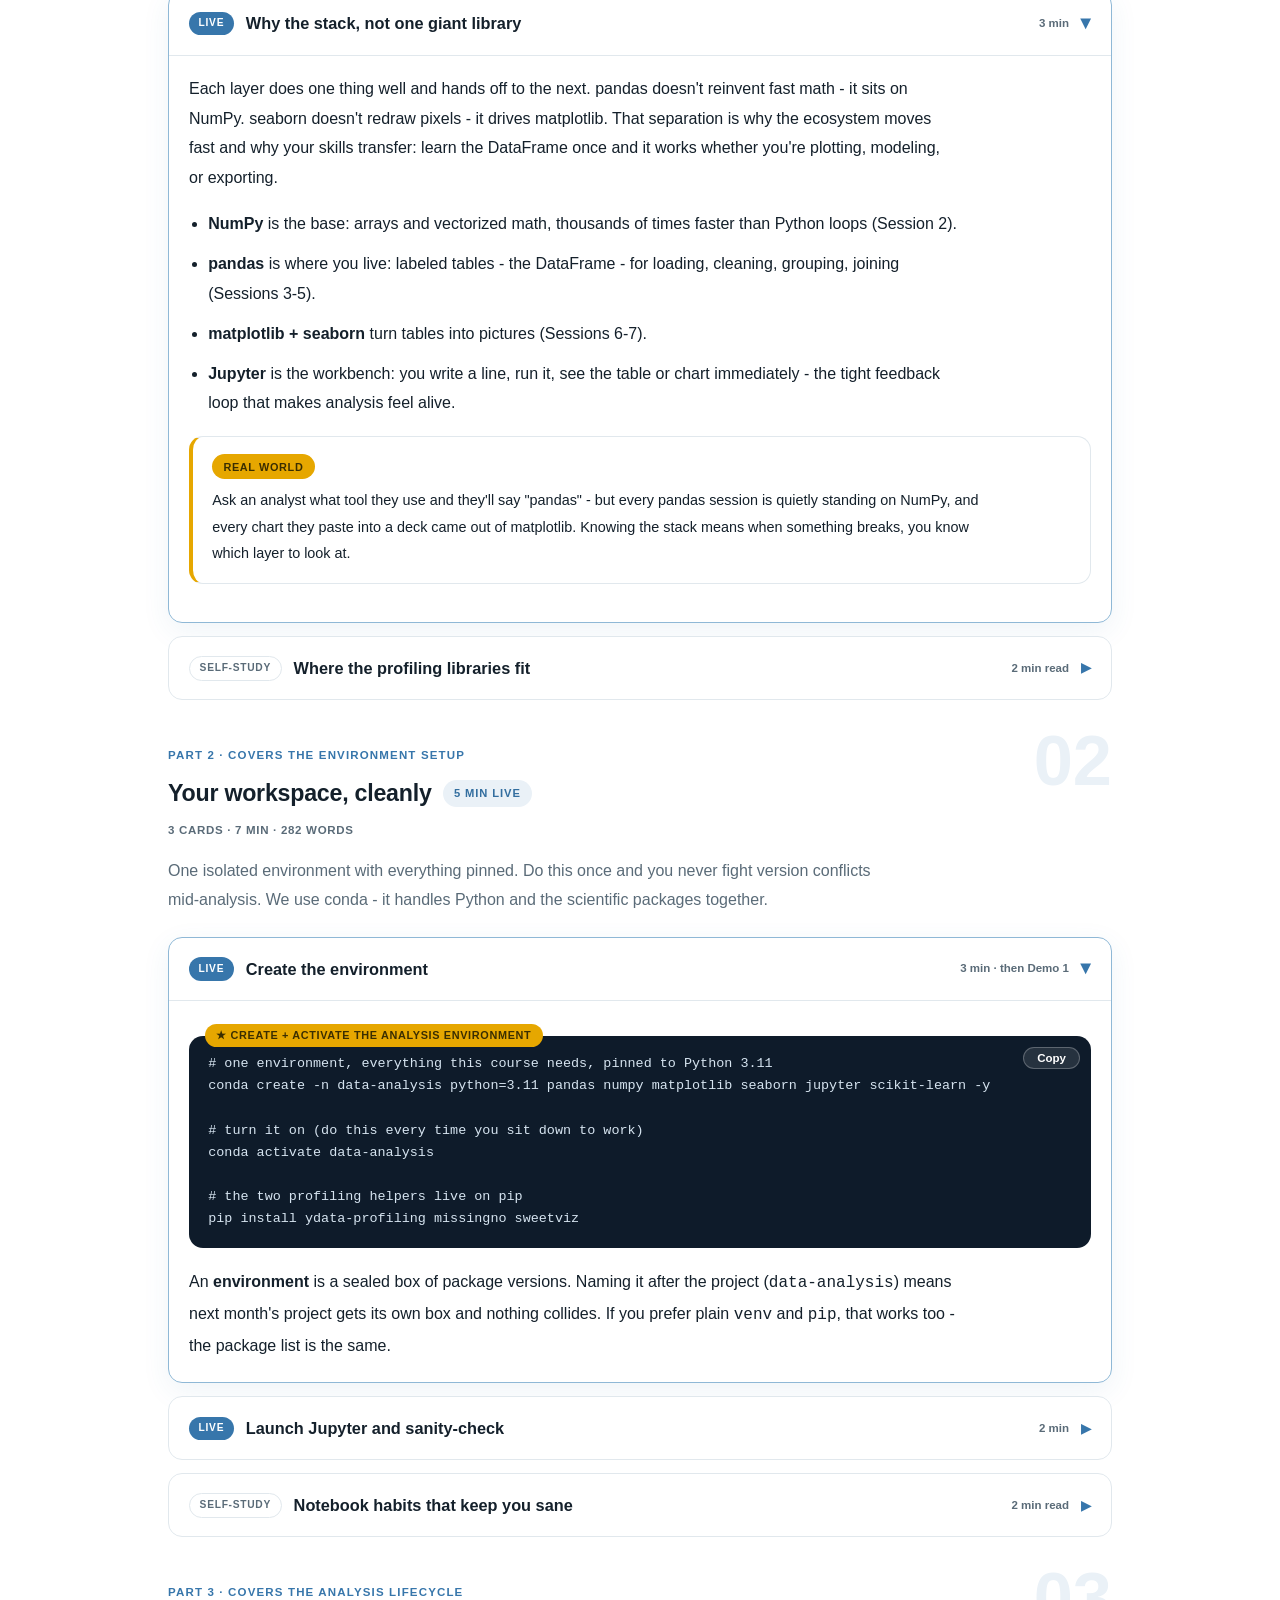
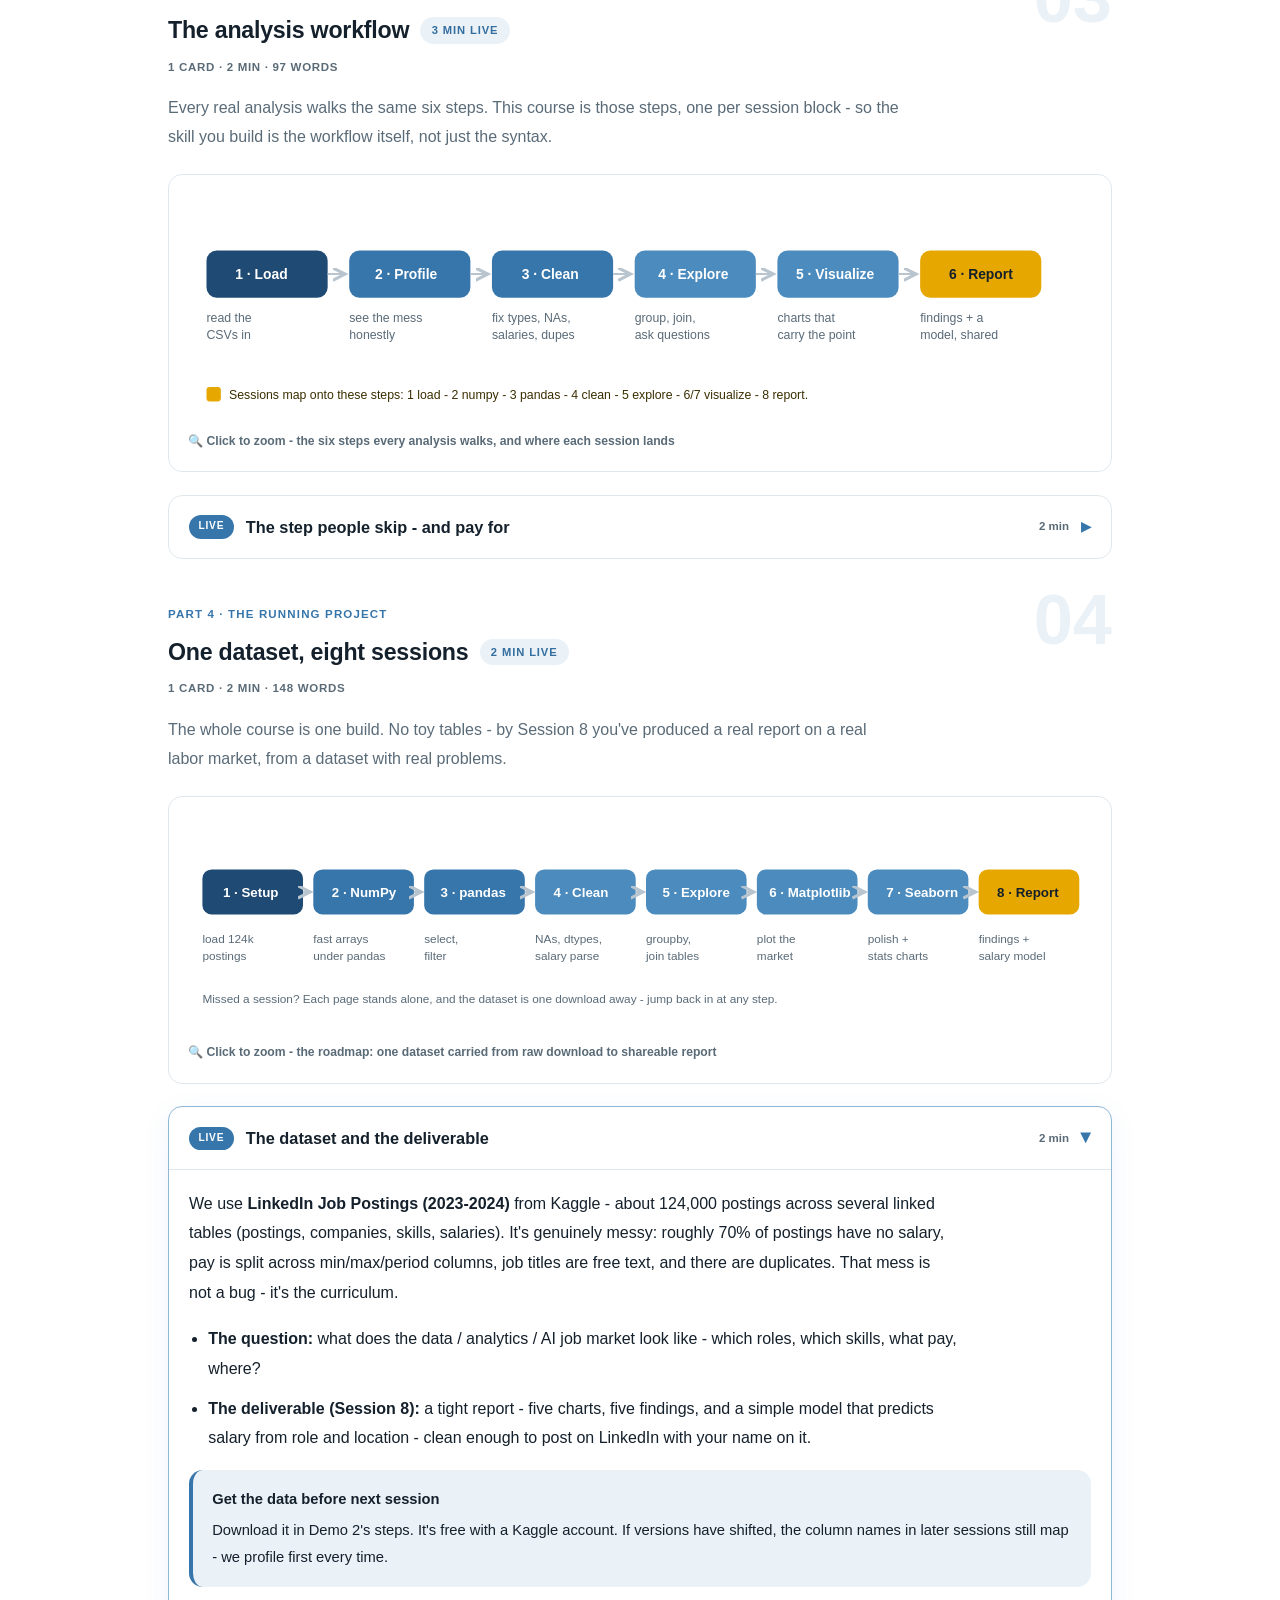
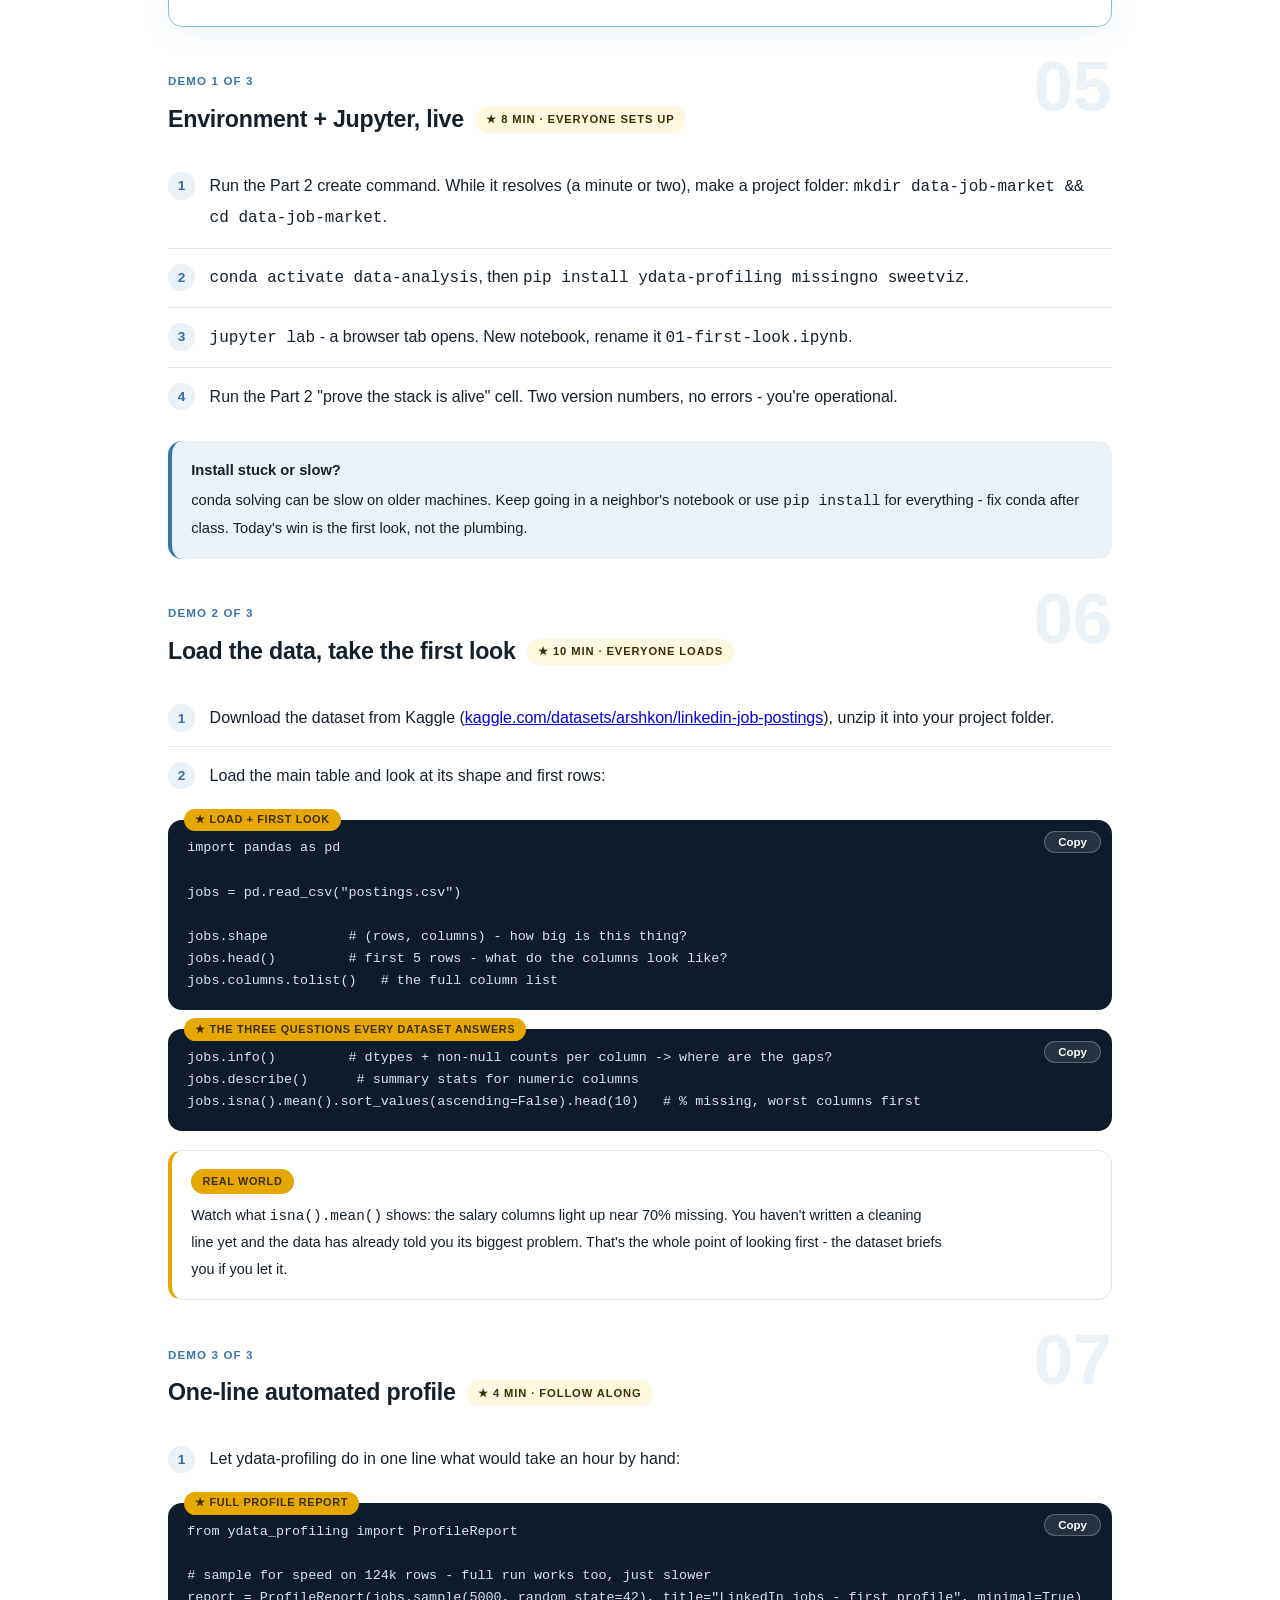
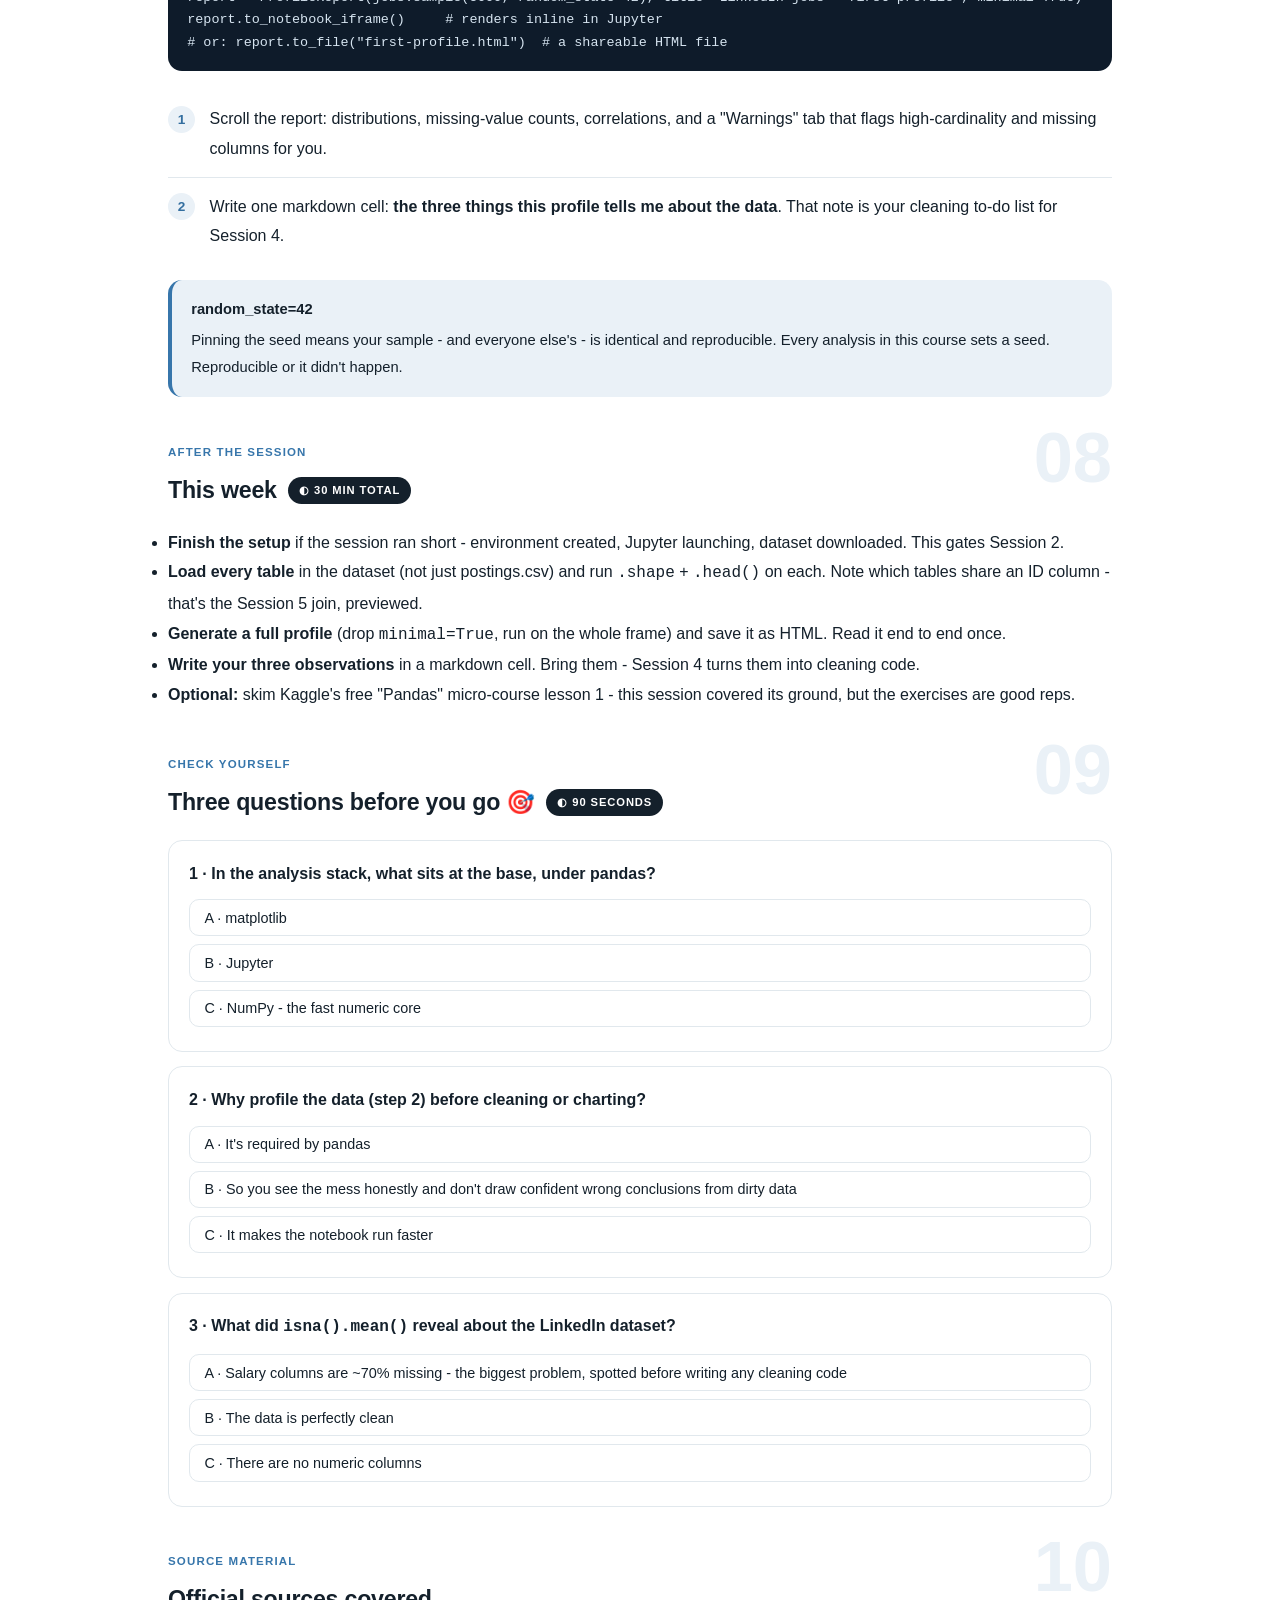
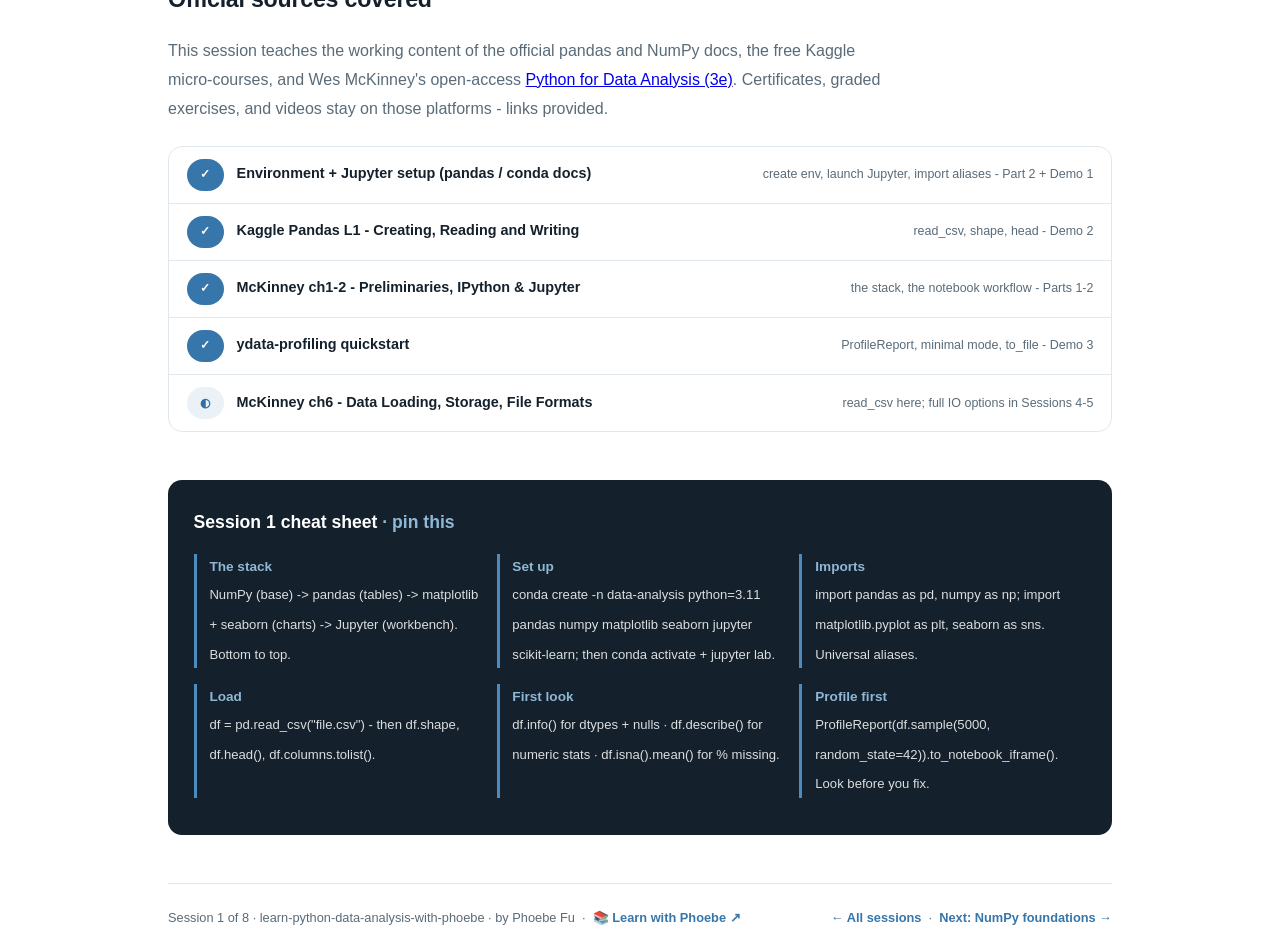
==== commit 1e8528ed: "Raise every text-on-fill pair to WCAG AA (lowest was 4.2:1) 3 rule(s) drew text on a solid fill belo" ====
--- a/courses/01-setup-and-the-mission.html
+++ b/courses/01-setup-and-the-mission.html
@@ -19,7 +19,7 @@
 <meta name="twitter:image" content="https://phoebefu6.github.io/learn-python-data-analysis-with-phoebe/assets/og-cover.png">
 <!-- social:end -->
 <title>Session 1 · Set up and meet the mission - learn python data analysis with phoebe</title>
-<link rel="stylesheet" href="../assets/style.css?v=9">
+<link rel="stylesheet" href="../assets/style.css?v=10">
 </head>
 <body>
 
--- a/assets/style.css
+++ b/assets/style.css
@@ -2,6 +2,7 @@
    Accent: indigo #3776AB · Ink: #14202B · Flagship: amber #E6A700 */
 
 :root {
+  --indigo-text: #336E9F;
   --indigo: #3776AB;
   --indigo-deep: #1E4A73;
   --indigo-mid: #4B8BBE;
@@ -152,7 +153,7 @@
   text-transform: uppercase;
   letter-spacing: .08em;
 }
-.tag.concept { background: var(--indigo-50); color: var(--indigo); }
+.tag.concept { background: var(--indigo-50); color: var(--indigo-text); }
 .tag.demo { background: var(--amber-50); color: var(--amber-ink); }
 .tag.exercise { background: var(--ink); color: #fff; }
 
@@ -221,7 +222,7 @@
   font-weight: 600;
 }
 .pill.solid { background: var(--indigo); color: #fff; }
-.pill.light { background: var(--indigo-50); color: var(--indigo); }
+.pill.light { background: var(--indigo-50); color: var(--indigo-text); }
 .pill.inkpill { background: var(--ink); color: #fff; }
 .pill.amber, .pill.peach { background: var(--amber); color: var(--amber-ink); }
 .pill.bare { color: var(--faint); }
@@ -320,7 +321,7 @@
   width: 1.7rem; height: 1.7rem;
   border-radius: 999px;
   background: var(--indigo-50);
-  color: var(--indigo);
+  color: var(--indigo-text);
   font-weight: 700;
   font-size: .85rem;
   display: inline-flex;
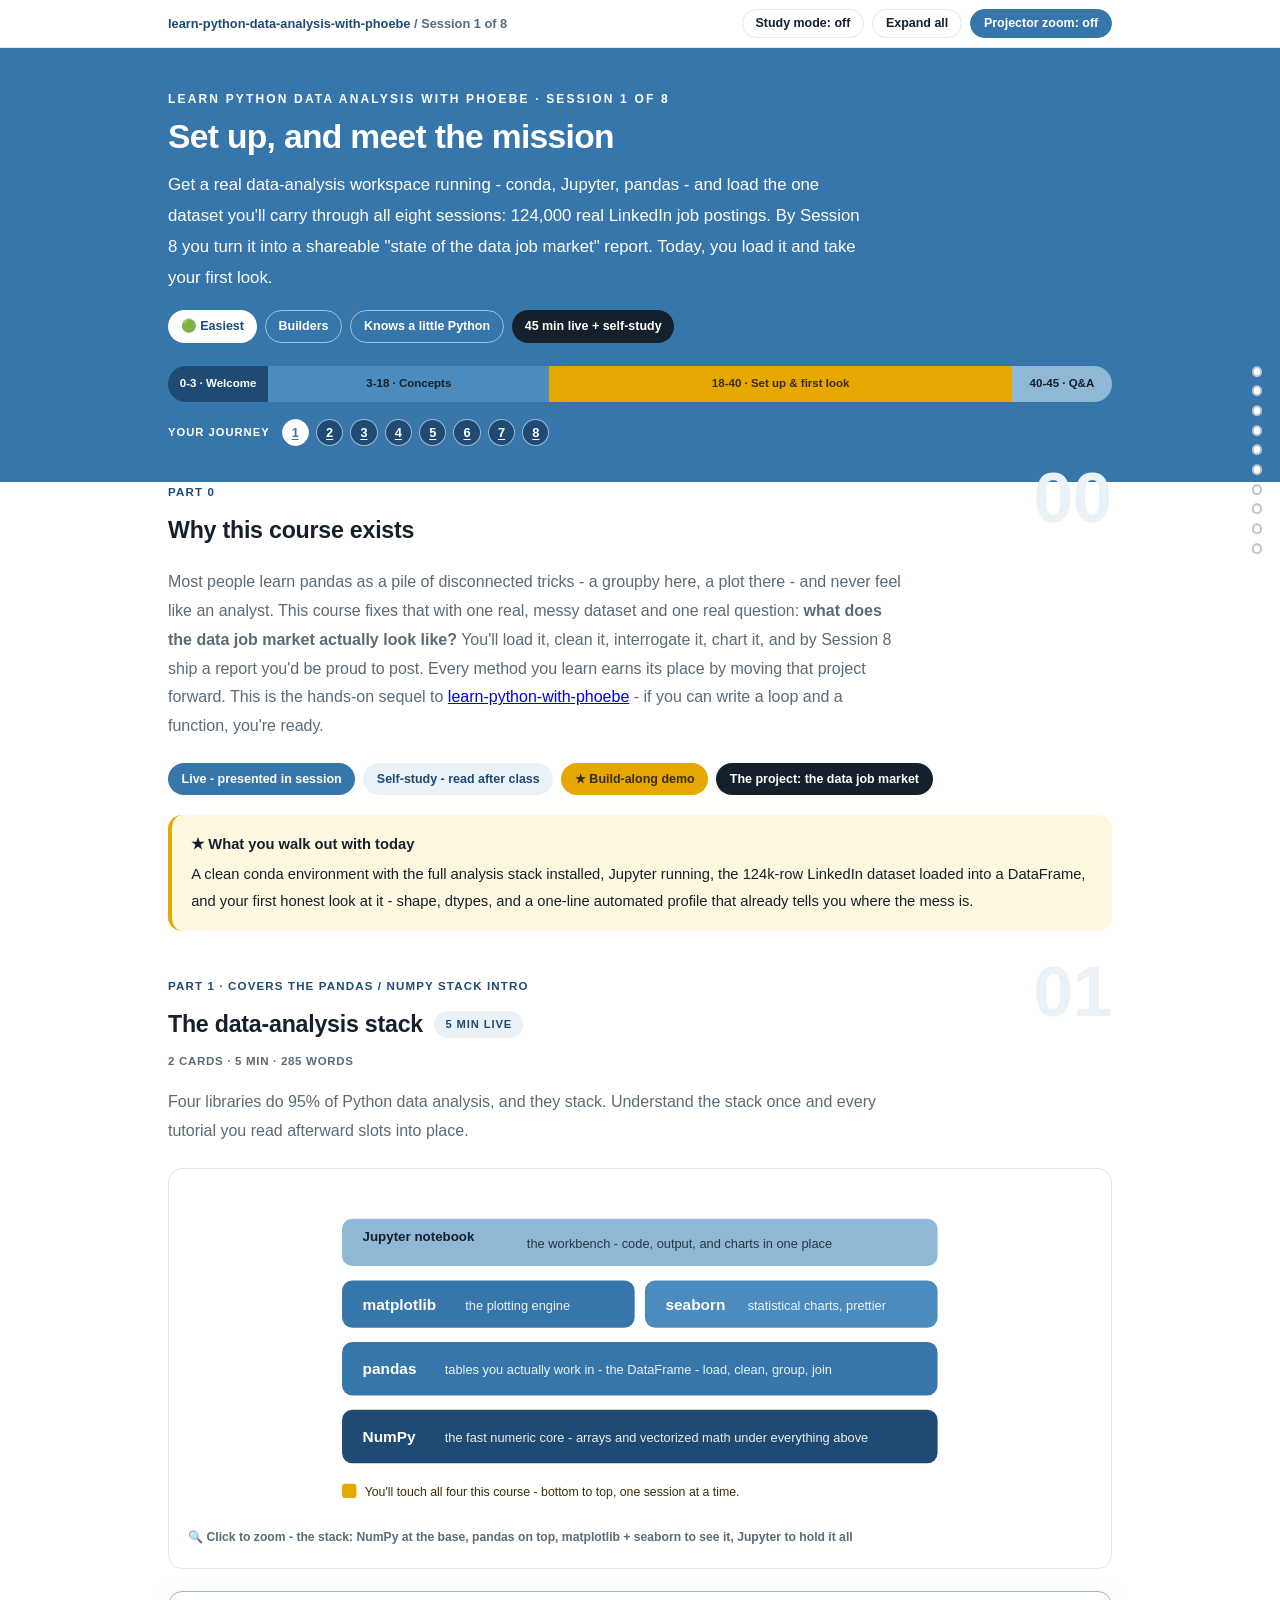
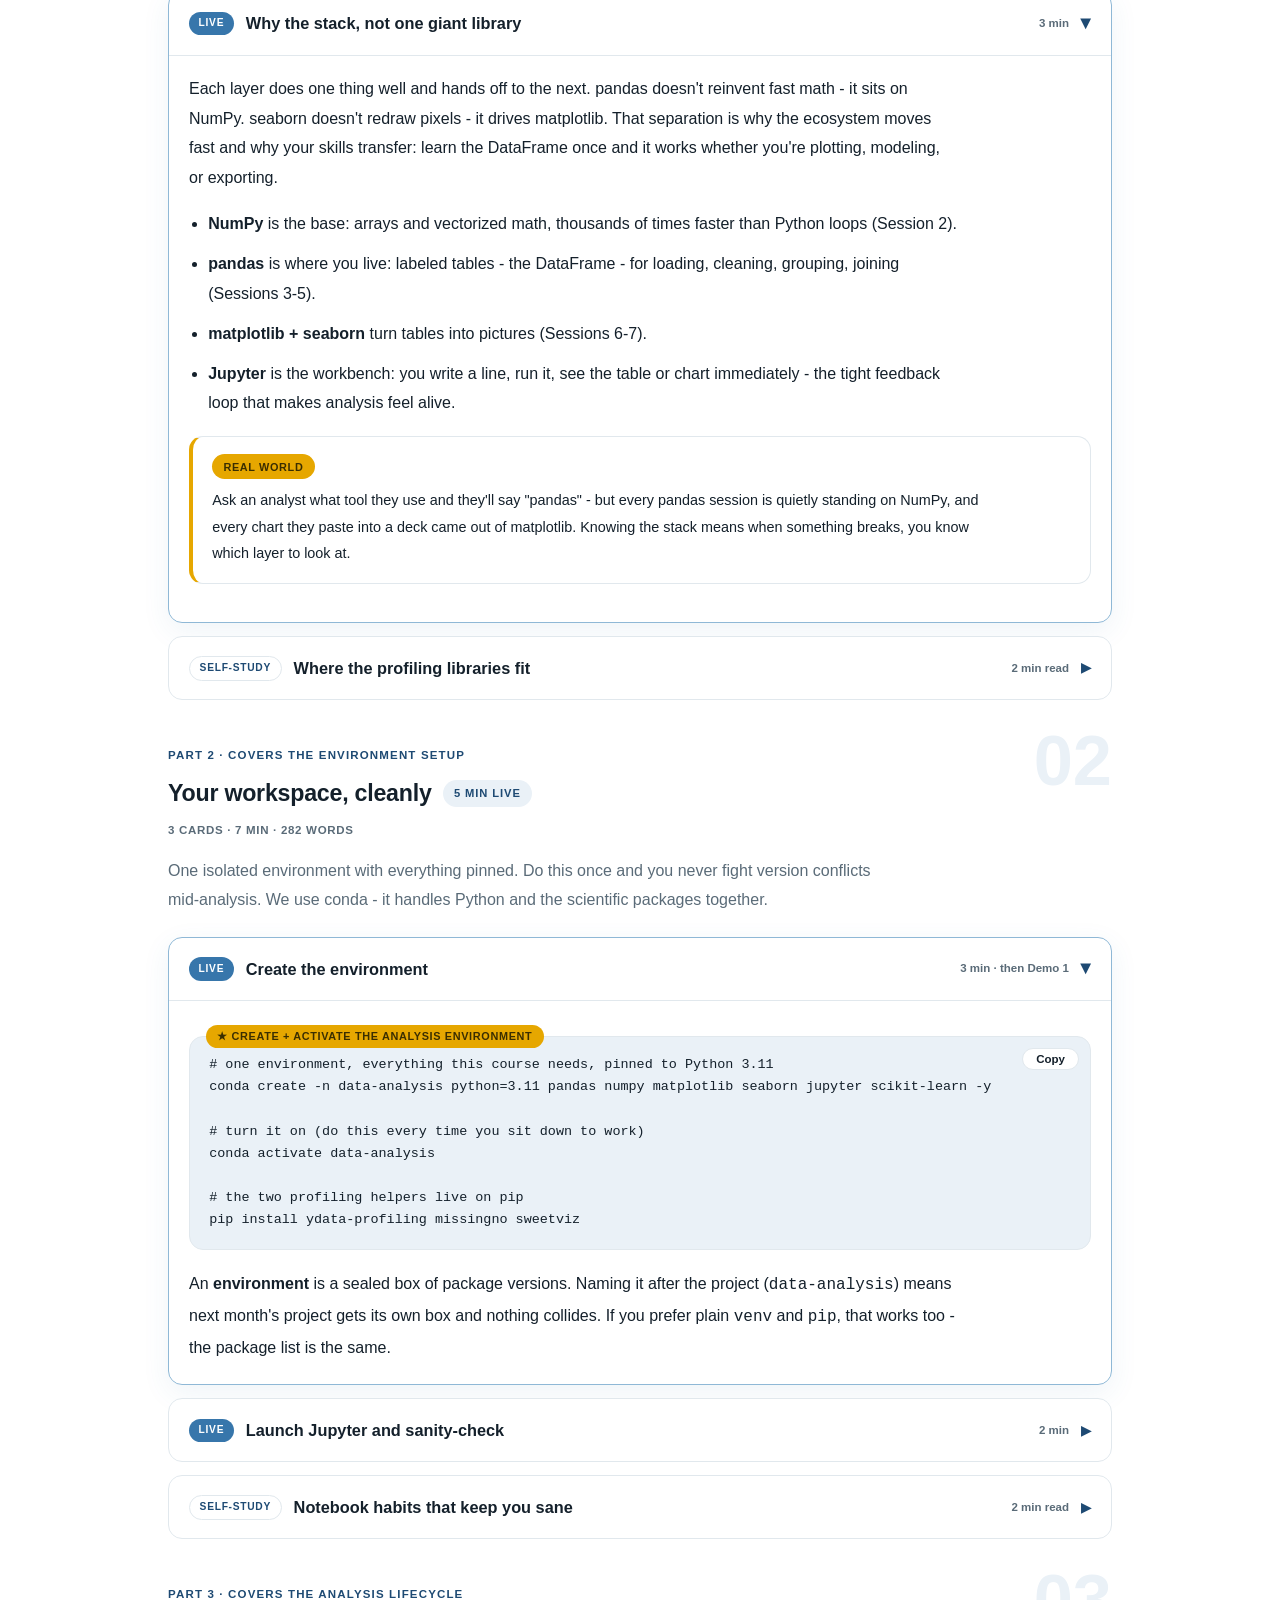
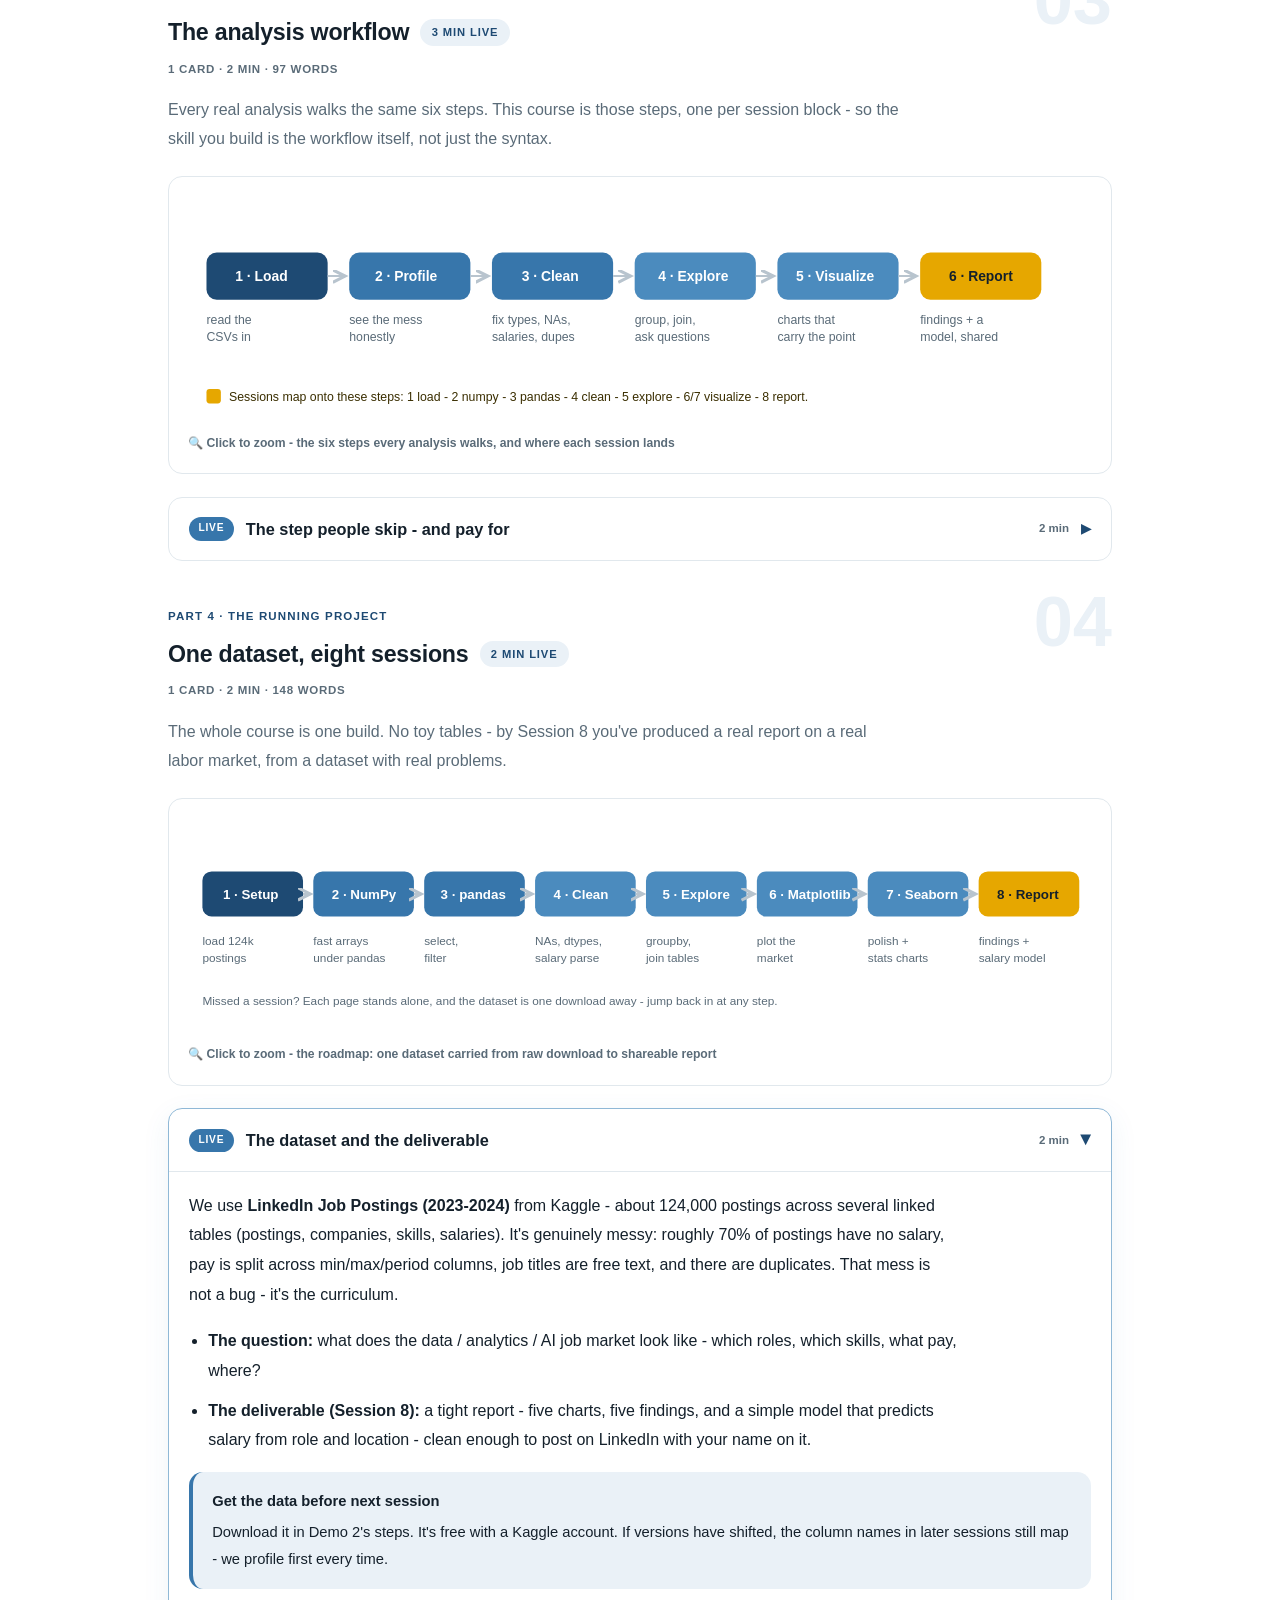
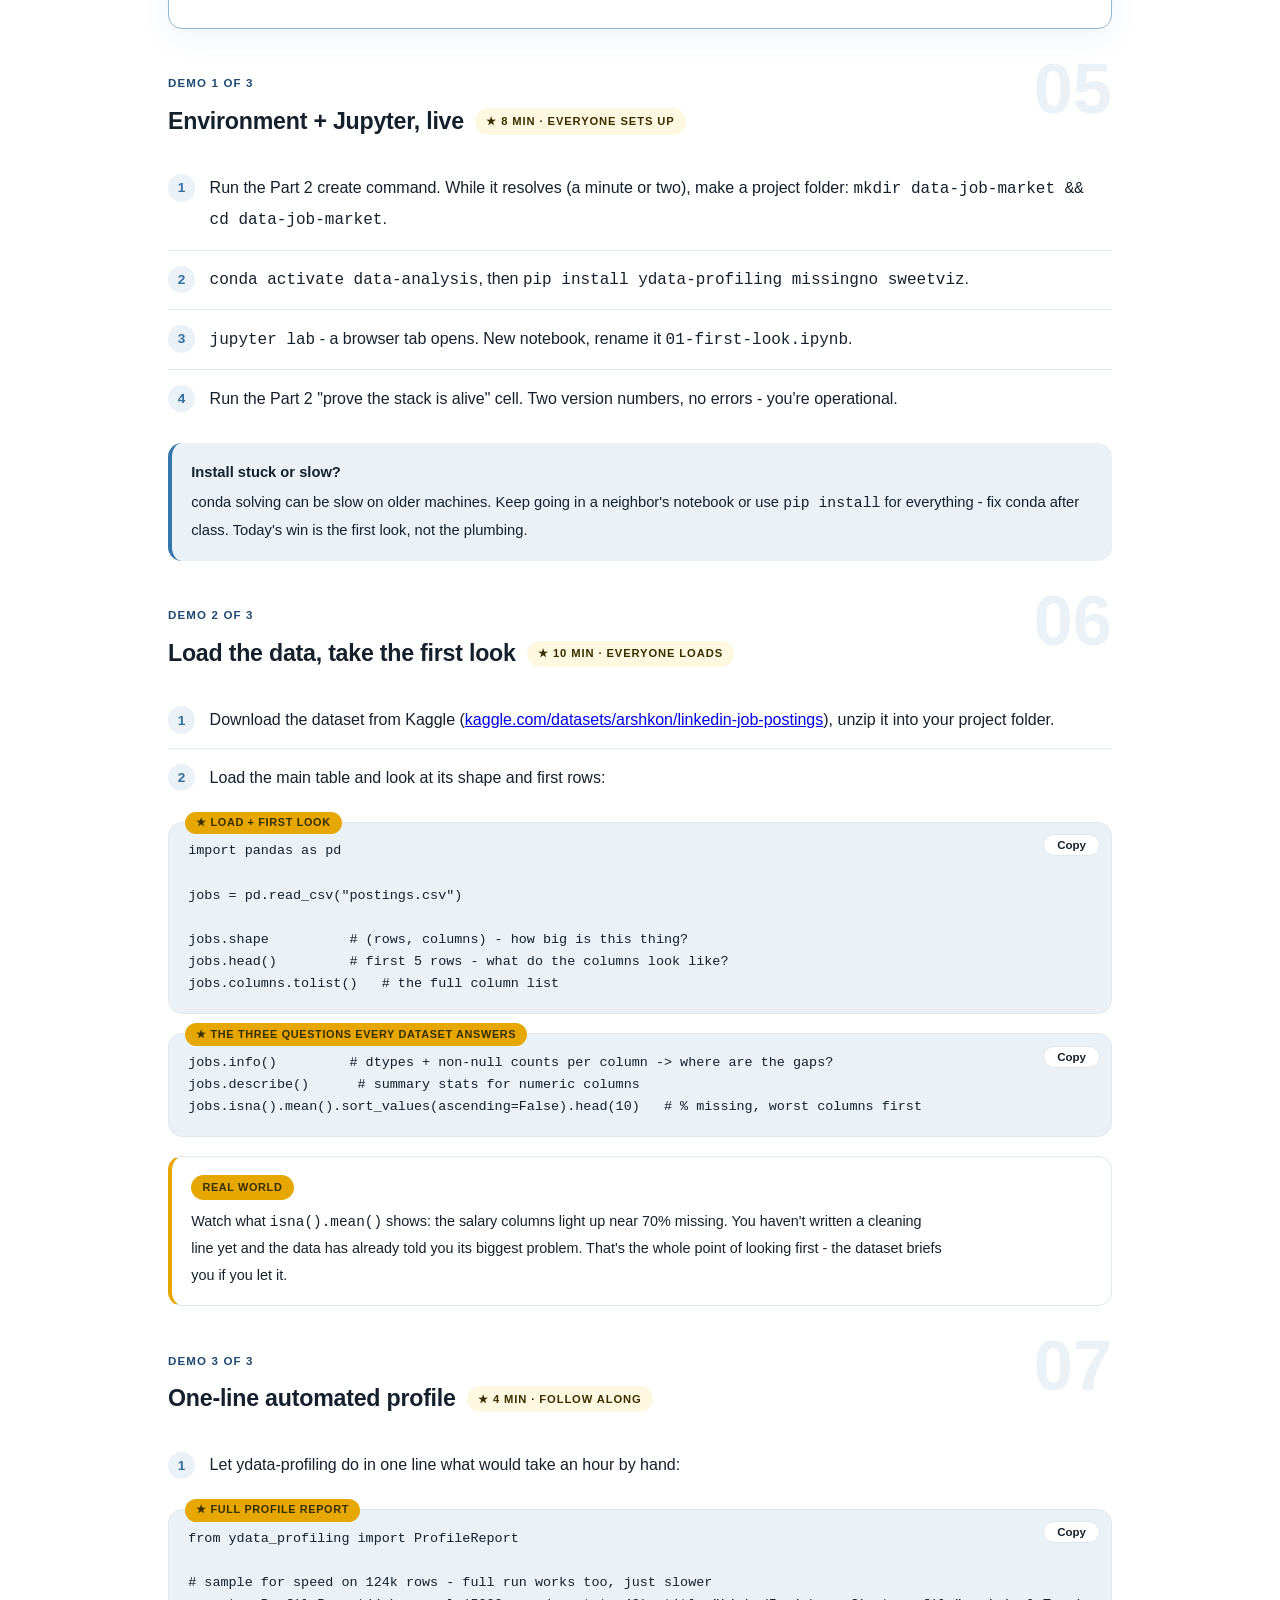
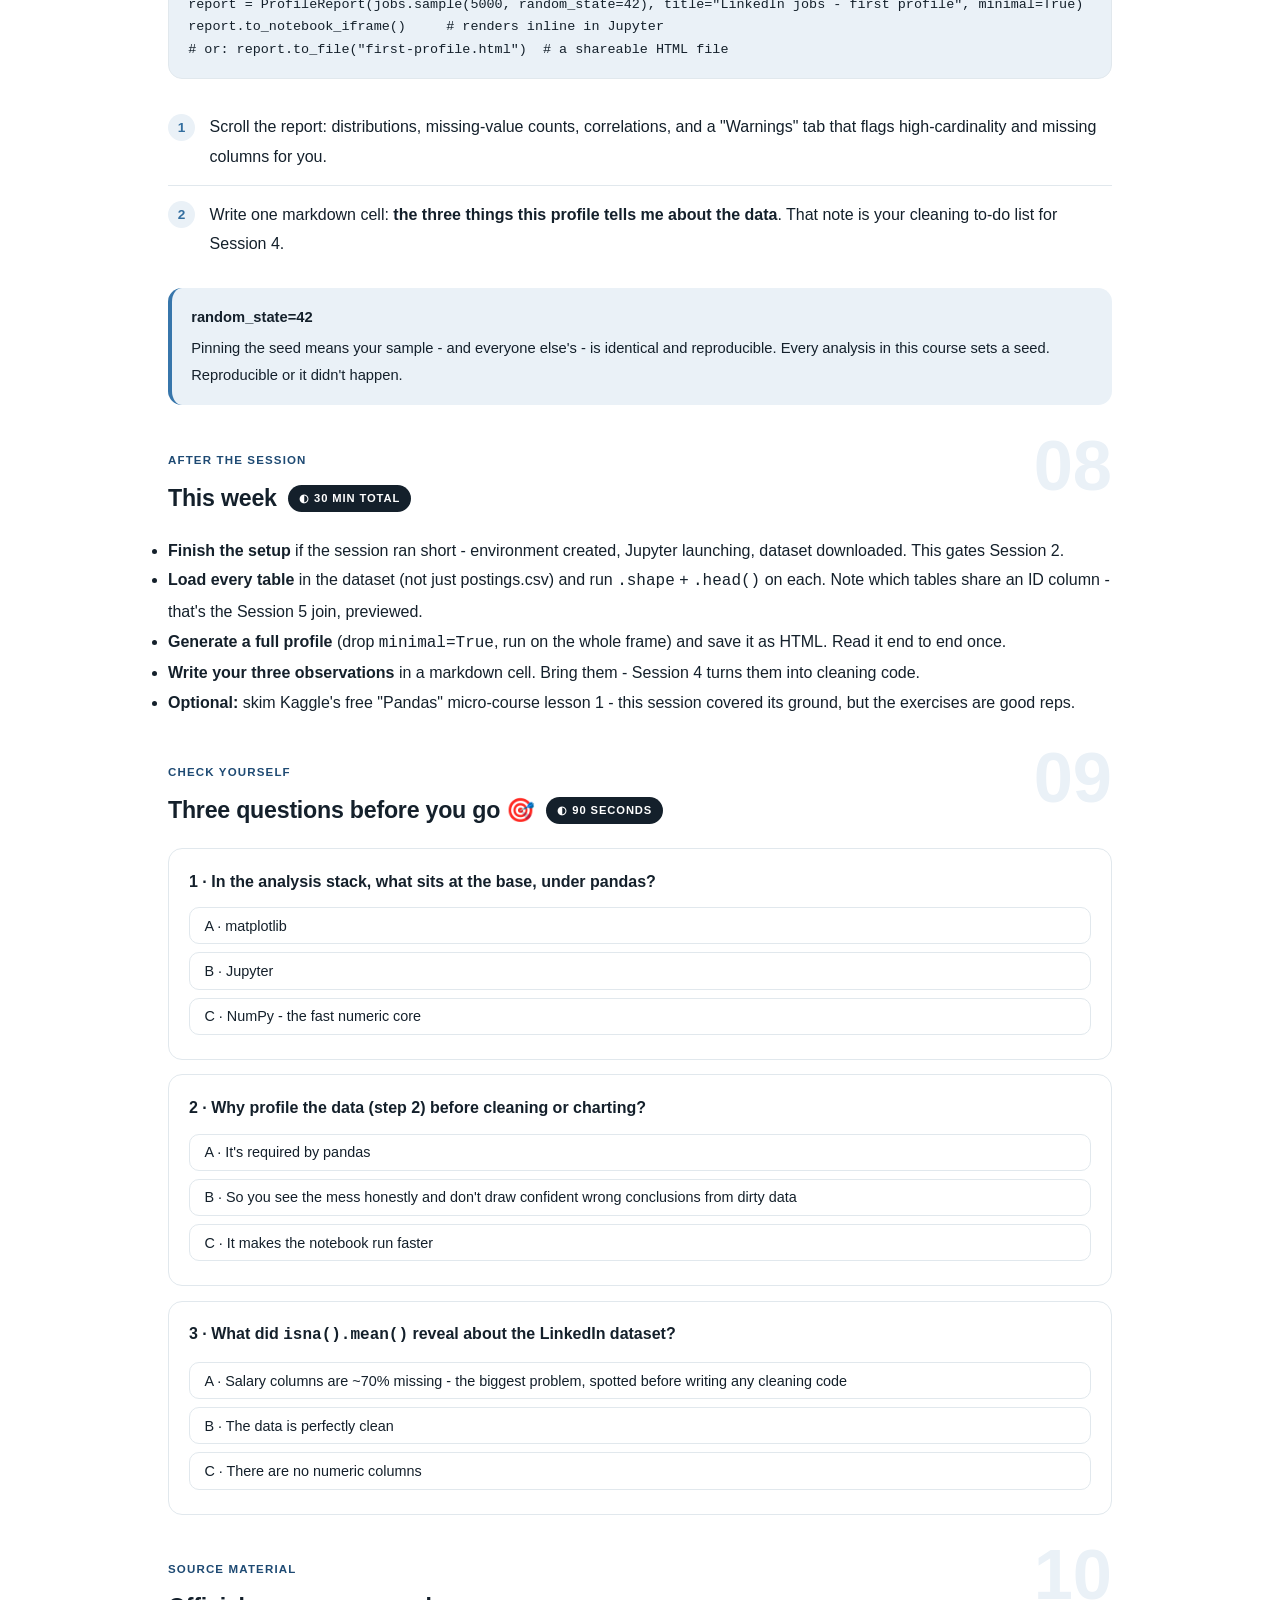
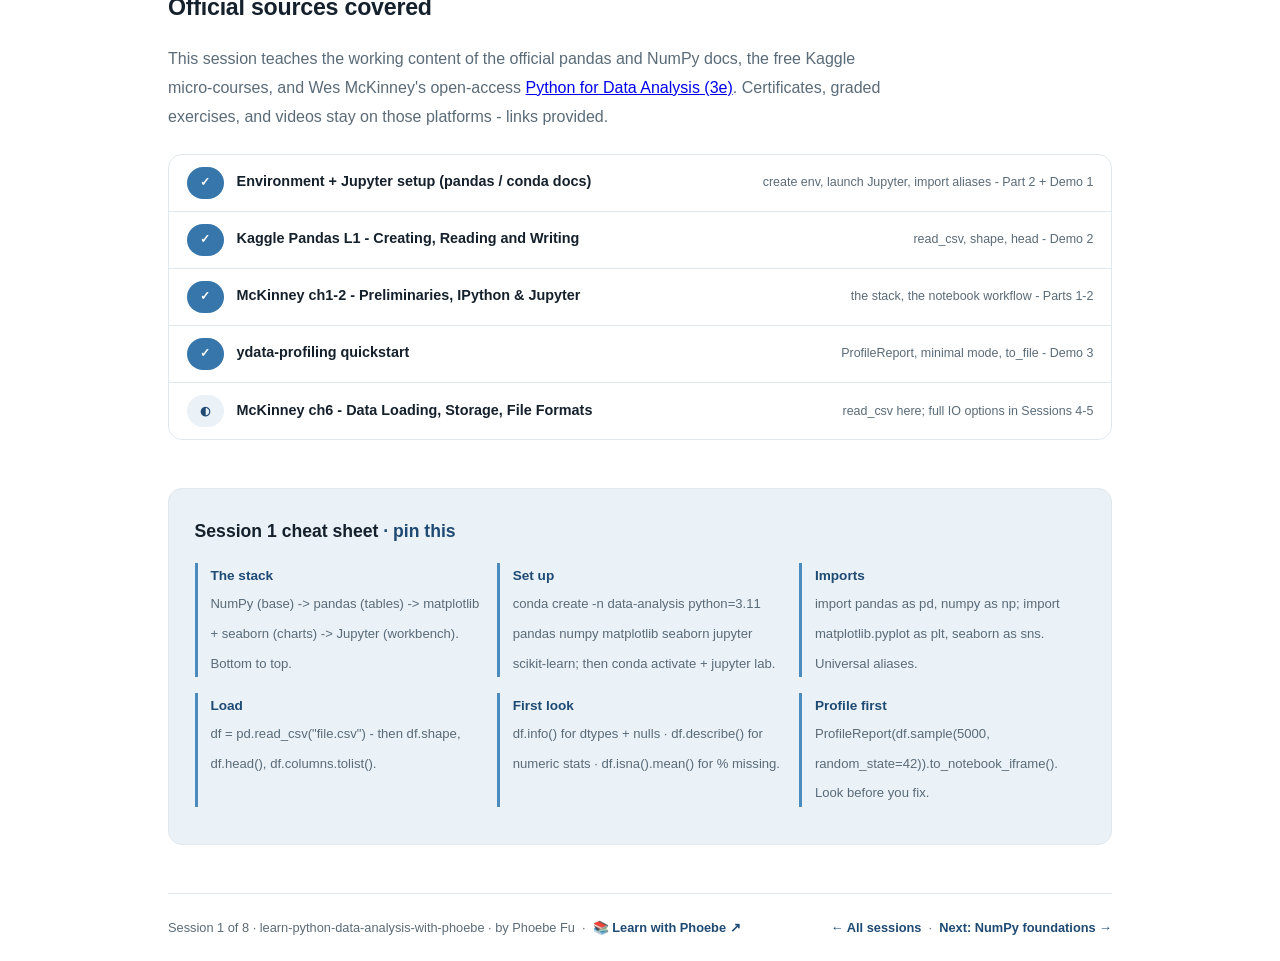
==== commit 5f763b7e: "Light surfaces everywhere: lightbox, cheat panel, code boxes; contrast and phone-width fixes Every d" ====
--- a/courses/01-setup-and-the-mission.html
+++ b/courses/01-setup-and-the-mission.html
@@ -19,7 +19,7 @@
 <meta name="twitter:image" content="https://phoebefu6.github.io/learn-python-data-analysis-with-phoebe/assets/og-cover.png">
 <!-- social:end -->
 <title>Session 1 · Set up and meet the mission - learn python data analysis with phoebe</title>
-<link rel="stylesheet" href="../assets/style.css?v=10">
+<link rel="stylesheet" href="../assets/style.css?v=26">
 </head>
 <body>
 
@@ -502,6 +502,6 @@
 
 </main>
 
-<script src="../assets/app.js?v=6"></script>
+<script src="../assets/app.js?v=26"></script>
 </body>
 </html>
--- a/assets/style.css
+++ b/assets/style.css
@@ -16,8 +16,8 @@
   --amber-ink: #3A2E00;
   --amber-50: #FFF8E1;
   --paper: #FFFFFF;
-  --code-bg: #0E1B2A;
-  --code-ink: #D6E4F0;
+  --code-bg: #EAF1F7;
+  --code-ink: #14202B;
   --radius: 14px;
 }
 
@@ -47,7 +47,7 @@
   font-size: .75rem;
   letter-spacing: .18em;
   text-transform: uppercase;
-  opacity: .85;
+  opacity: 1;
   font-weight: 600;
 }
 .masthead h1 {
@@ -58,7 +58,7 @@
   letter-spacing: -.02em;
 }
 .masthead h1 .accent { color: inherit; }
-.masthead .sub { font-size: 1.05rem; opacity: .92; max-width: 44rem; }
+.masthead .sub { font-size: 1.05rem; opacity: 1; max-width: 44rem; }
 
 .chip-row { display: flex; flex-wrap: wrap; gap: .5rem; margin-top: 1.1rem; }
 .chip {
@@ -72,7 +72,7 @@
   white-space: nowrap;
 }
 .chip.level { background: #fff; color: var(--indigo); }
-.chip.audience { background: rgba(255,255,255,.16); color: #fff; border: 1px solid rgba(255,255,255,.35); }
+.chip.audience { background: rgba(255,255,255,.08); color: #fff; border: 1px solid rgba(255,255,255,.35); }
 .chip.time { background: var(--ink); color: #fff; font-variant-numeric: tabular-nums; }
 
 /* ---------- agenda bar ---------- */
@@ -225,7 +225,7 @@
 .pill.light { background: var(--indigo-50); color: var(--indigo-text); }
 .pill.inkpill { background: var(--ink); color: #fff; }
 .pill.amber, .pill.peach { background: var(--amber); color: var(--amber-ink); }
-.pill.bare { color: var(--faint); }
+.pill.bare { color: var(--muted); }
 
 /* ---------- 4D grid ---------- */
 .grid-2 { display: grid; grid-template-columns: repeat(auto-fit, minmax(15rem, 1fr)); gap: .8rem; margin: .5rem 0 1rem; }
@@ -254,10 +254,11 @@
 table.clean td:first-child { font-weight: 600; }
 
 /* ---------- prompt boxes ---------- */
-.prompt-box {
+.prompt-box{
   position: relative;
-  background: var(--code-bg);
-  color: var(--code-ink);
+  background: #EAF1F7;
+  border: 1px solid #E1E8ED;
+  color: #14202B;
   border-radius: var(--radius);
   padding: 1.1rem 1.2rem;
   margin: 1rem 0 1.2rem;
@@ -267,12 +268,12 @@
   white-space: pre-wrap;
   word-break: break-word;
 }
-.prompt-box .label {
+.prompt-box .label{
   position: absolute;
   top: -0.7rem;
   left: 1rem;
-  background: var(--indigo);
-  color: #fff;
+  background: #3776AB;
+  color: #FFFFFF;
   font-family: "Inter", -apple-system, sans-serif;
   font-size: .68rem;
   font-weight: 700;
@@ -283,13 +284,13 @@
 }
 .prompt-box.bad .label { background: var(--faint); color: var(--ink); }
 .prompt-box.good .label { background: var(--amber); color: var(--amber-ink); }
-.copy-btn {
+.copy-btn{
   position: absolute;
   top: .7rem;
   right: .7rem;
-  background: rgba(255,255,255,.1);
-  border: 1px solid rgba(255,255,255,.25);
-  color: #fff;
+  background: #FFFFFF;
+  border: 1px solid #E1E8ED;
+  color: #14202B;
   border-radius: 999px;
   padding: .25rem .8rem;
   font-size: .72rem;
@@ -298,7 +299,7 @@
   font-family: "Inter", -apple-system, sans-serif;
   transition: background .15s ease;
 }
-.copy-btn:hover { background: rgba(255,255,255,.22); }
+.copy-btn:hover { background: #E1E8ED; }
 .copy-btn.copied { background: var(--amber); border-color: var(--amber); color: var(--amber-ink); }
 
 /* ---------- demo steps ---------- */
@@ -388,11 +389,11 @@
   gap: .4rem;
 }
 
-.lightbox {
+.lightbox{
   position: fixed;
   inset: 0;
   z-index: 100;
-  background: rgba(20,32,43,.9);
+  background: rgba(255,255,255,.97);
   display: none;
   align-items: center;
   justify-content: center;
@@ -400,8 +401,10 @@
   cursor: zoom-out;
 }
 .lightbox.open { display: flex; }
-.lightbox .inner {
+.lightbox .inner{
   background: #fff;
+  border: 1px solid #E1E8ED;
+  box-shadow: 0 10px 40px rgba(20,32,43,.14);
   border-radius: var(--radius);
   padding: 2rem;
   max-width: 94vw;
@@ -409,13 +412,12 @@
   overflow: auto;
 }
 .lightbox .inner svg, .lightbox .inner img { width: min(88vw, 70rem); height: auto; }
-.lightbox .close-hint {
+.lightbox .close-hint{
   position: fixed;
   top: 1rem; right: 1.4rem;
-  color: #fff;
+  color: #14202B;
   font-size: .8rem;
   font-weight: 600;
-  opacity: .8;
 }
 
 /* ---------- courses covered ---------- */
@@ -434,19 +436,20 @@
 .covered-row .note { margin-left: auto; color: var(--muted); font-size: .78rem; text-align: right; }
 
 /* ---------- cheat sheet footer ---------- */
-.cheat {
-  background: var(--ink);
-  color: #fff;
+.cheat{
+  background: #EAF1F7;
+  border: 1px solid #E1E8ED;
+  color: #14202B;
   border-radius: var(--radius);
   padding: 1.6rem 1.6rem 1.3rem;
   margin-top: 3rem;
 }
 .cheat h3 { font-size: 1.1rem; margin-bottom: 1rem; }
-.cheat h3 span { color: var(--indigo-soft); }
+.cheat h3 span { color: #1E4A73; }
 .cheat .grid-2 { gap: 1rem; }
 .cheat .cheat-item { border-left: 3px solid var(--indigo-mid); padding-left: .8rem; }
-.cheat .cheat-item b { display: block; font-size: .85rem; color: var(--indigo-soft); }
-.cheat .cheat-item span { font-size: .82rem; opacity: .85; }
+.cheat .cheat-item b { display: block; font-size: .85rem; color: #1E4A73; }
+.cheat .cheat-item span { font-size: .82rem; color: #5A6B78; }
 
 footer.pagefoot {
   border-top: 1px solid var(--hairline);
@@ -541,7 +544,7 @@
   margin-top: 1.1rem;
   flex-wrap: wrap;
 }
-.journey .jlabel { font-size: .7rem; font-weight: 700; text-transform: uppercase; letter-spacing: .09em; opacity: .8; margin-right: .3rem; }
+.journey .jlabel { font-size: .7rem; font-weight: 700; text-transform: uppercase; letter-spacing: .09em; opacity: 1; margin-right: .3rem; }
 .journey a {
   width: 1.7rem; height: 1.7rem;
   border-radius: 999px;
@@ -776,3 +779,33 @@
   color: var(--pv-flag);
 }
 /* === /LWP-PATCH === */
+
+/* layout-patch-3: phone-width overflow (2026-10-10) */
+.sql-bar { flex-wrap: wrap; }
+@media (max-width: 480px) {
+  .covered-row { flex-wrap: wrap; }
+  .covered-row .note { margin-left: 0; text-align: left; flex-basis: 100%; }
+  details.card summary { flex-wrap: wrap; }
+  details.card summary .mini { white-space: normal; }
+  .wk, .sqlbox, .prompt-box, pre { max-width: 100%; overflow-x: auto; }
+  .mono, code, strong, .note { overflow-wrap: anywhere; }
+  select, input[type=range], label { max-width: 100%; }
+  canvas, svg, img { max-width: 100%; height: auto; }
+  .tree-kids, .tree-node-wrap, .tree-node, .rb-night, .al-row, .gd-field, .tl-row, .sl-row { max-width: 100%; overflow-x: auto; }
+  .tl-cols, .sl-cols, .bb-cols, .ev-cols, [class$="-cols"] { grid-template-columns: 1fr !important; display: grid; }
+  .tl-cols > *, .sl-cols > *, [class$="-cols"] > * { min-width: 0; max-width: 100%; }
+  .mono { white-space: normal; }
+  .er-w, .bb-lab, .tl-lev, .sl-lev { max-width: 100%; white-space: normal; }
+}
+/* contrast-patch-2b */
+.cheat a { color: var(--indigo-deep, var(--ink)); }
+.chip.audience { background: transparent; border-color: rgba(255,255,255,.55); }
+.masthead a, .masthead .sub a { color: #fff; text-decoration: underline; text-underline-offset: 2px; }
+.prompt-box b, .prompt-box strong { color: var(--indigo-deep, var(--ink)); }
+.prompt-box span, .prompt-box em, .prompt-box i { color: inherit; }
+.pp-stamp i { color: var(--ink); }
+/* contrast-patch-2 */
+.klabel, .section-kicker .klabel, details.card summary .caret, .crumb a, .toolbar .crumb a, .pagenav a, .pagefoot a, footer.pagefoot a, .pagefoot p a, .cnum, .course-card .cnum, .pill.light, .covered-row .status.light, .paths a, .tag.concept, .chip.level, .quiz-score, .mmd-launch, .mode.self, .legend .pill.light { color: var(--indigo-deep); }
+.chip.audience { background: transparent; border-color: rgba(255,255,255,.55); }
+.journey a { background: var(--indigo-deep); border-color: rgba(255,255,255,.6); }
+.skip-link { background: var(--indigo-deep); }
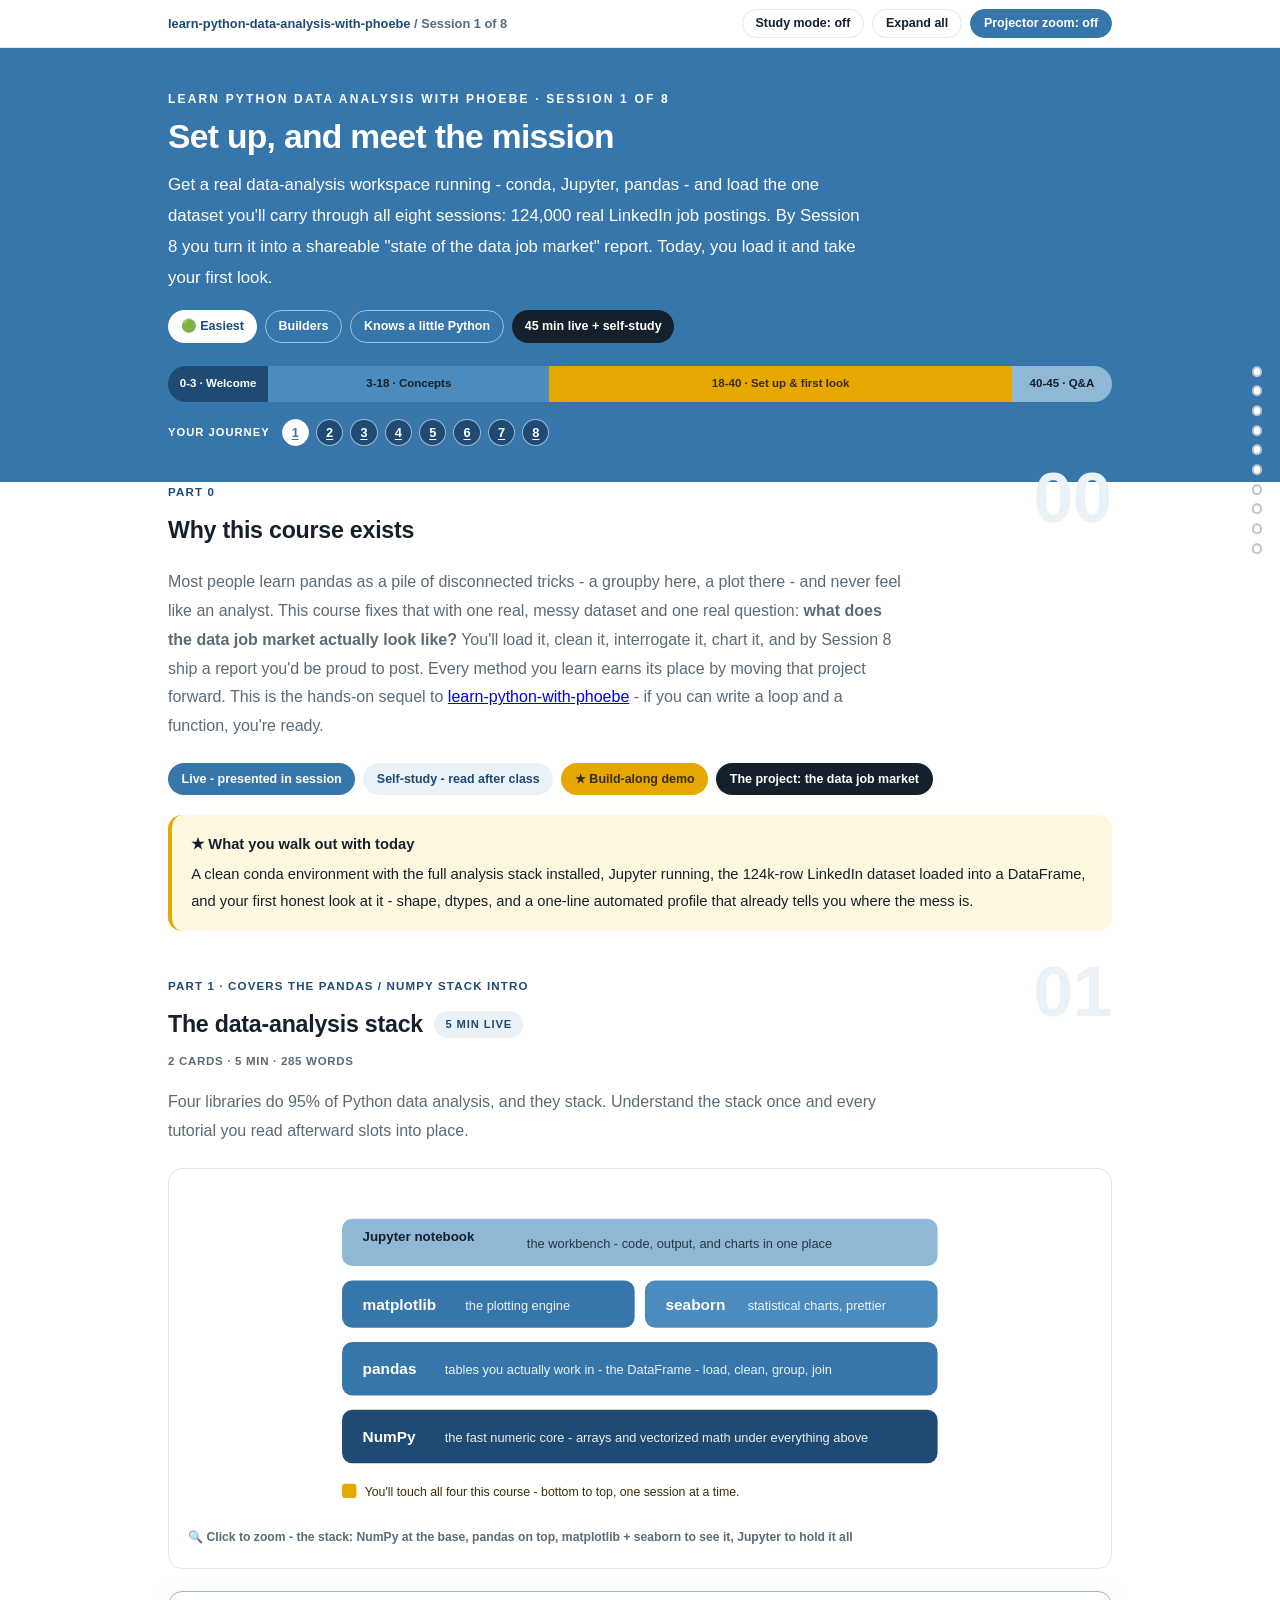
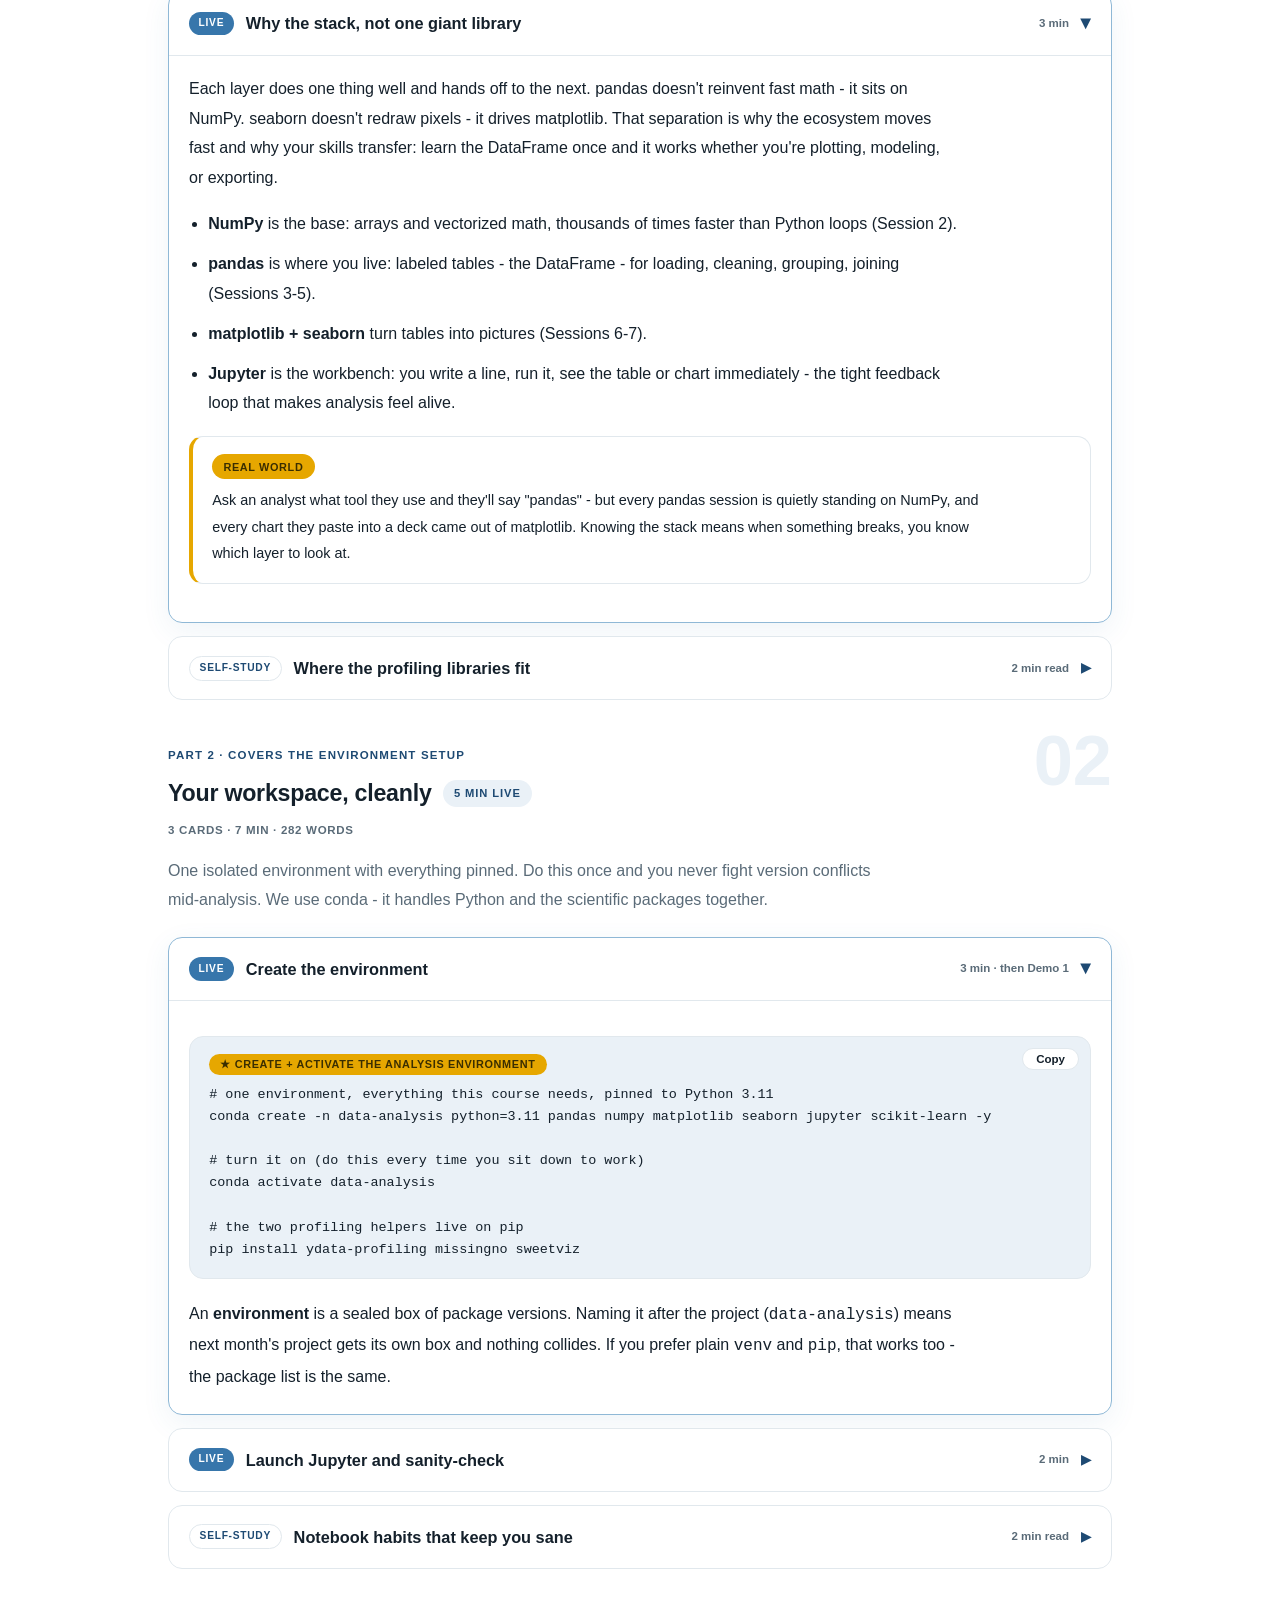
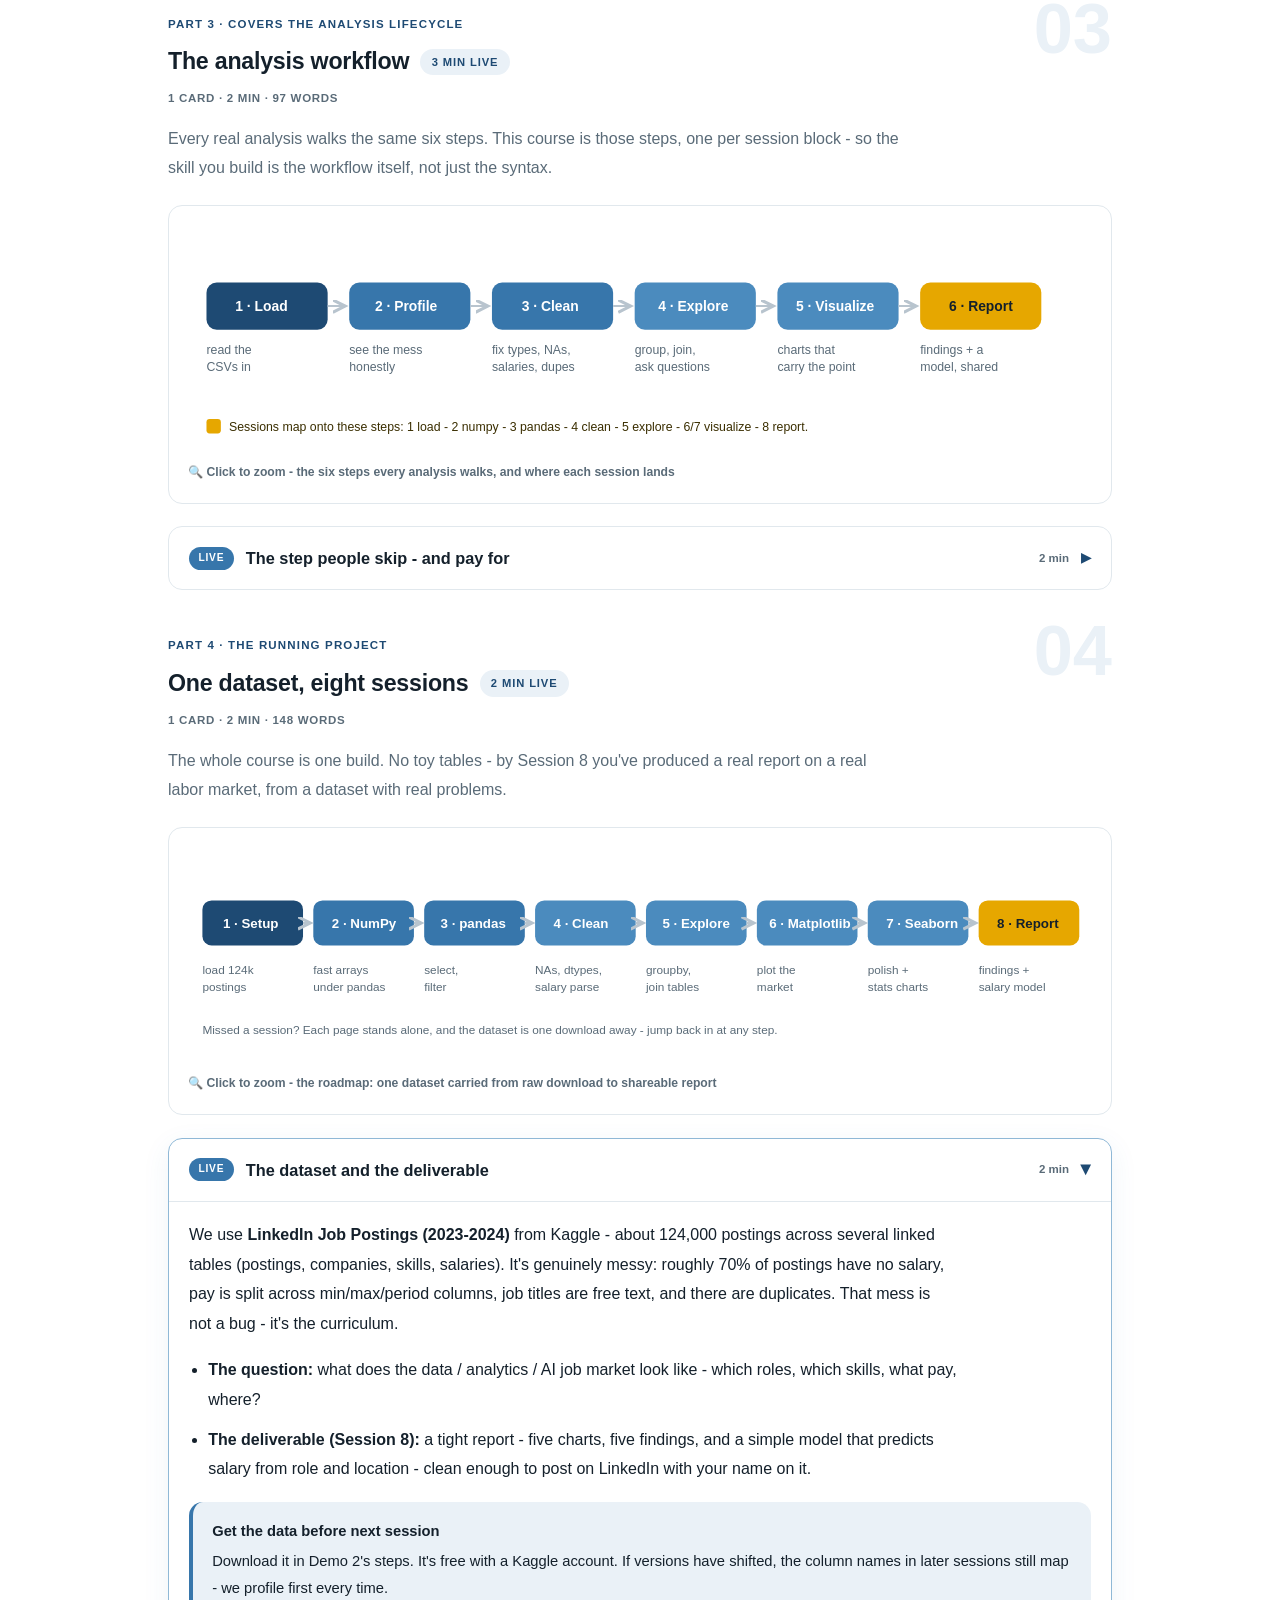
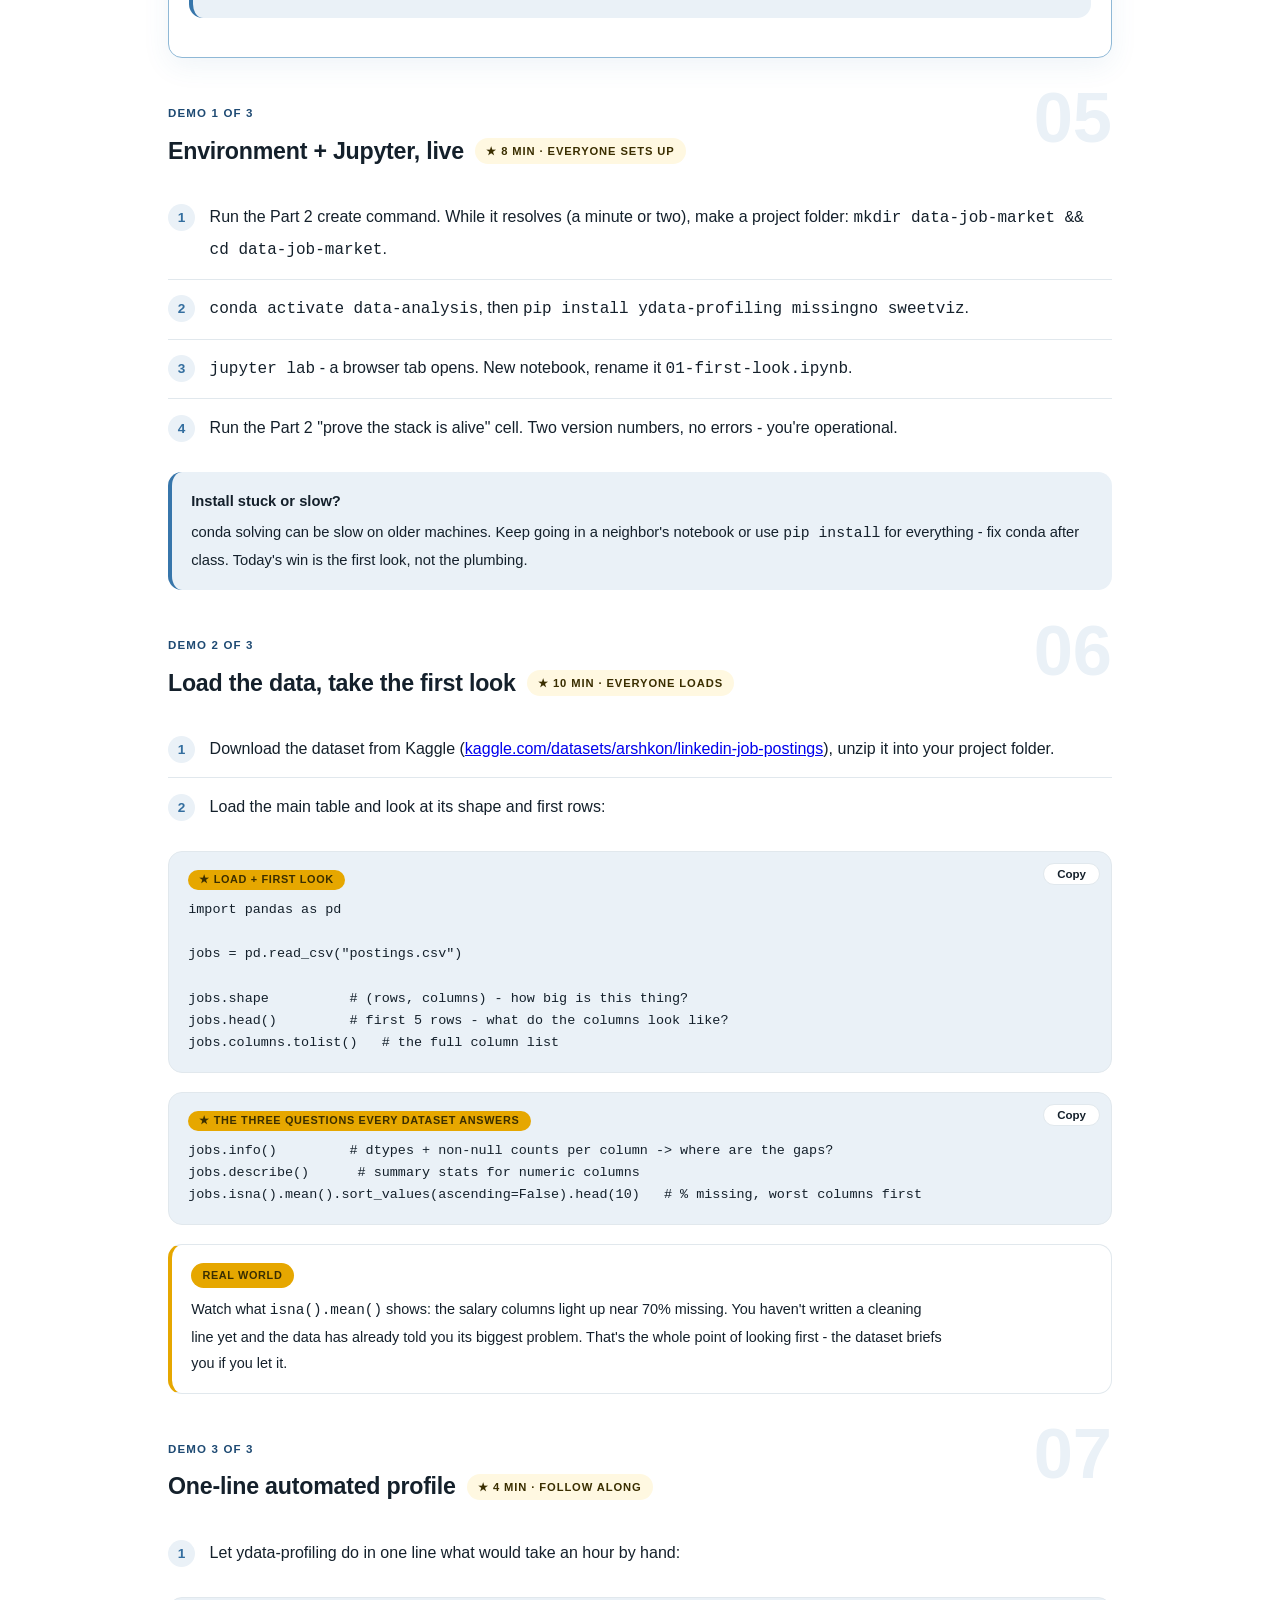
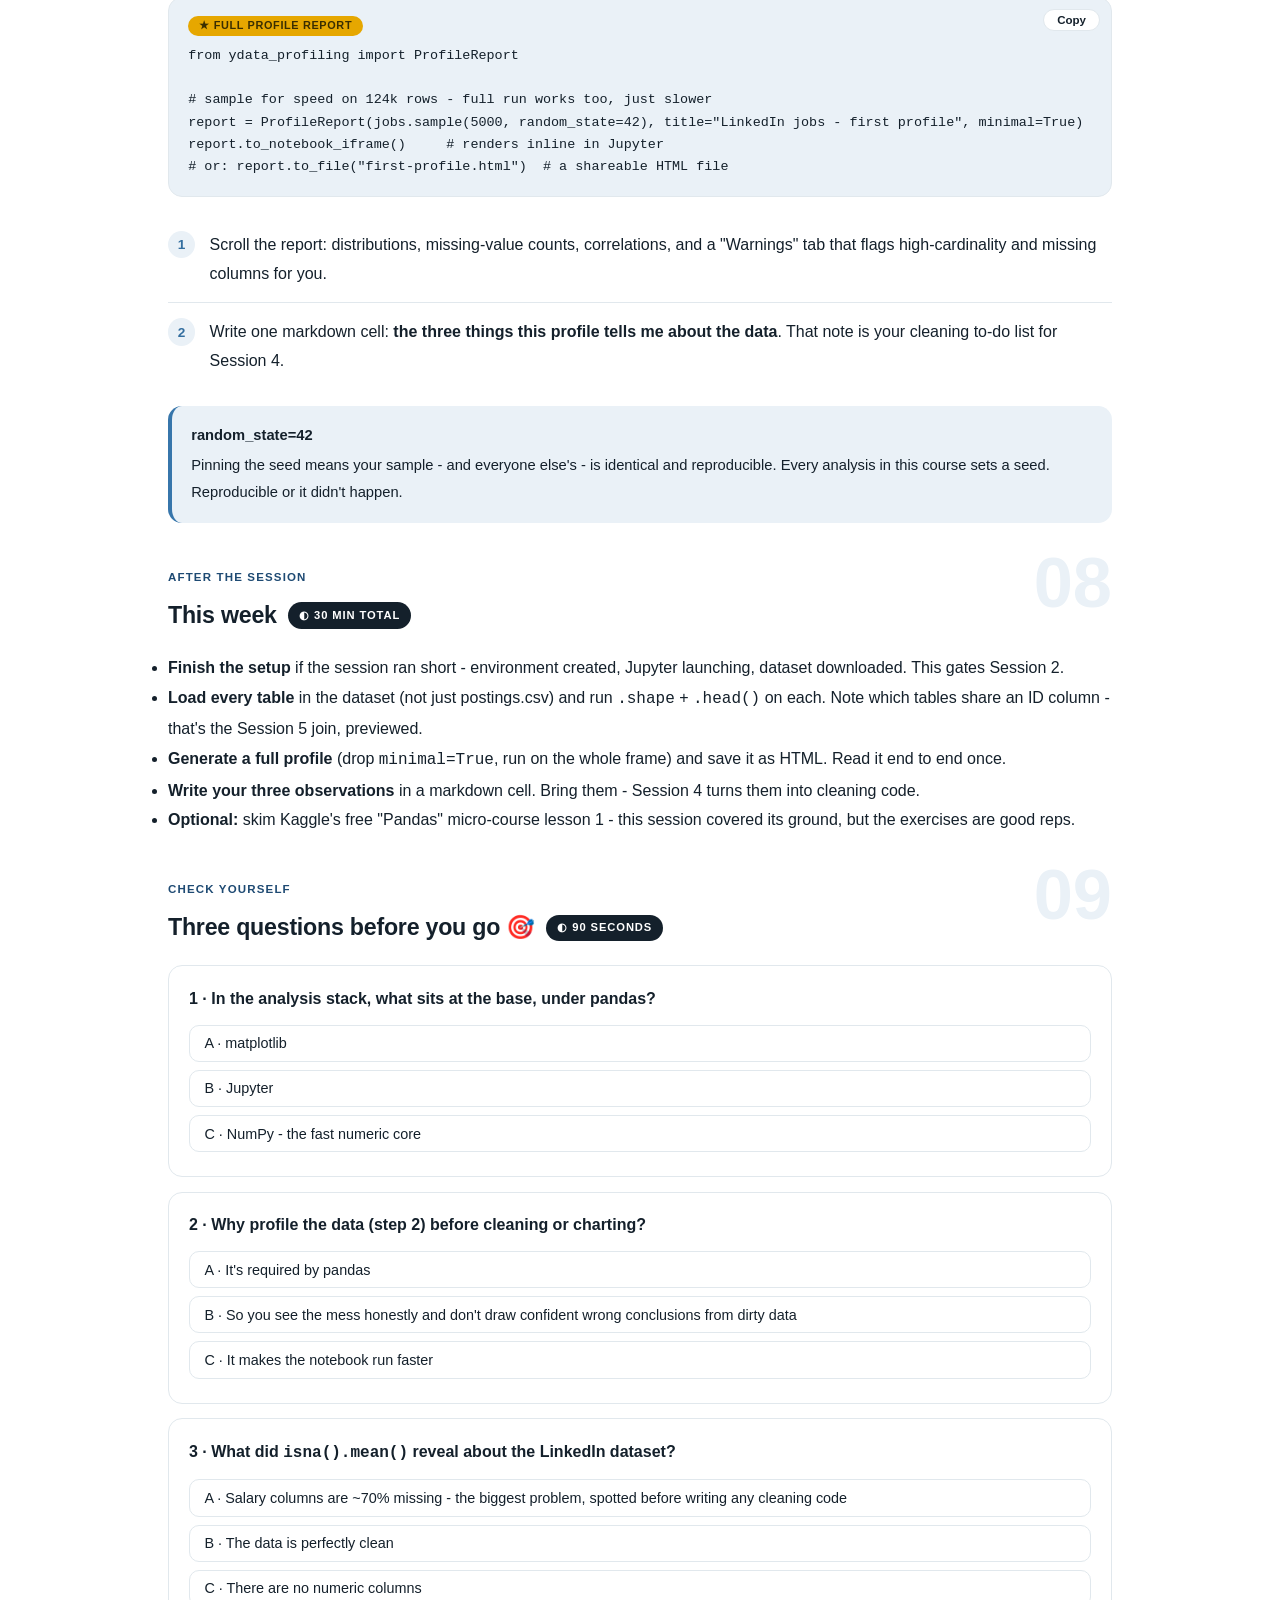
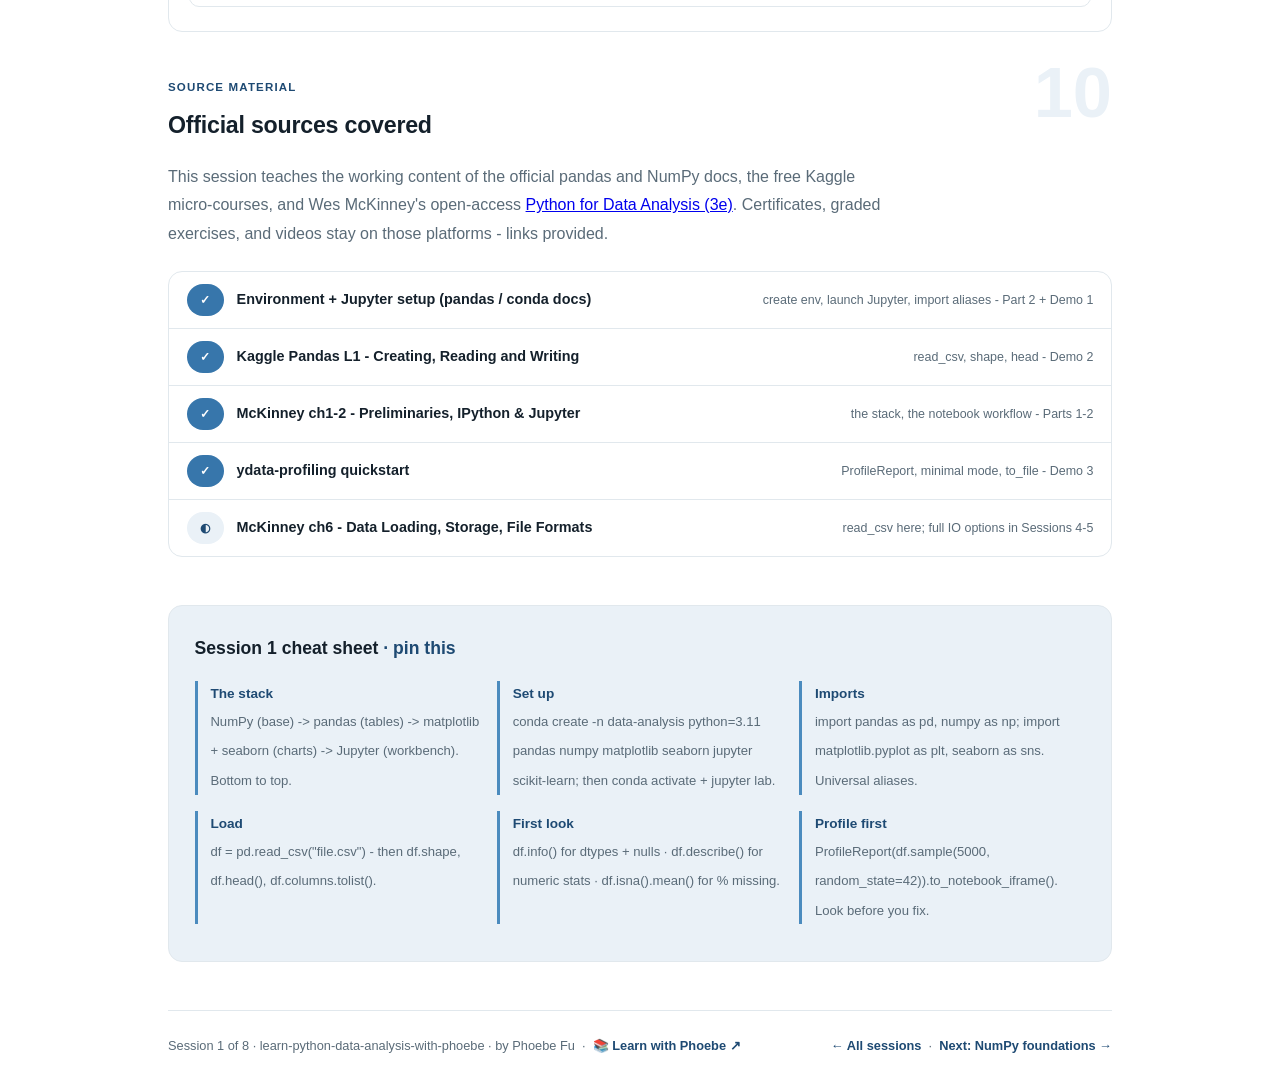
==== commit 03a1cb70: "Prompt-box label inside the box: overflow no longer cuts it in half The label hung 0.7rem above the " ====
--- a/courses/01-setup-and-the-mission.html
+++ b/courses/01-setup-and-the-mission.html
@@ -19,7 +19,7 @@
 <meta name="twitter:image" content="https://phoebefu6.github.io/learn-python-data-analysis-with-phoebe/assets/og-cover.png">
 <!-- social:end -->
 <title>Session 1 · Set up and meet the mission - learn python data analysis with phoebe</title>
-<link rel="stylesheet" href="../assets/style.css?v=26">
+<link rel="stylesheet" href="../assets/style.css?v=27">
 </head>
 <body>
 
--- a/assets/style.css
+++ b/assets/style.css
@@ -809,3 +809,8 @@
 .chip.audience { background: transparent; border-color: rgba(255,255,255,.55); }
 .journey a { background: var(--indigo-deep); border-color: rgba(255,255,255,.6); }
 .skip-link { background: var(--indigo-deep); }
+
+/* Prompt-box label sits inside the box (2026-10-12). Hanging it 0.7rem above the edge let any
+   overflow:auto parent cut it in half; in normal flow nothing can clip it. The right margin
+   keeps it clear of the Copy button; long labels wrap instead of running under it. */
+.prompt-box > .label{ position: static; display: table; margin: 0 5.2rem .55rem 0; white-space: normal; line-height: 1.45; }
